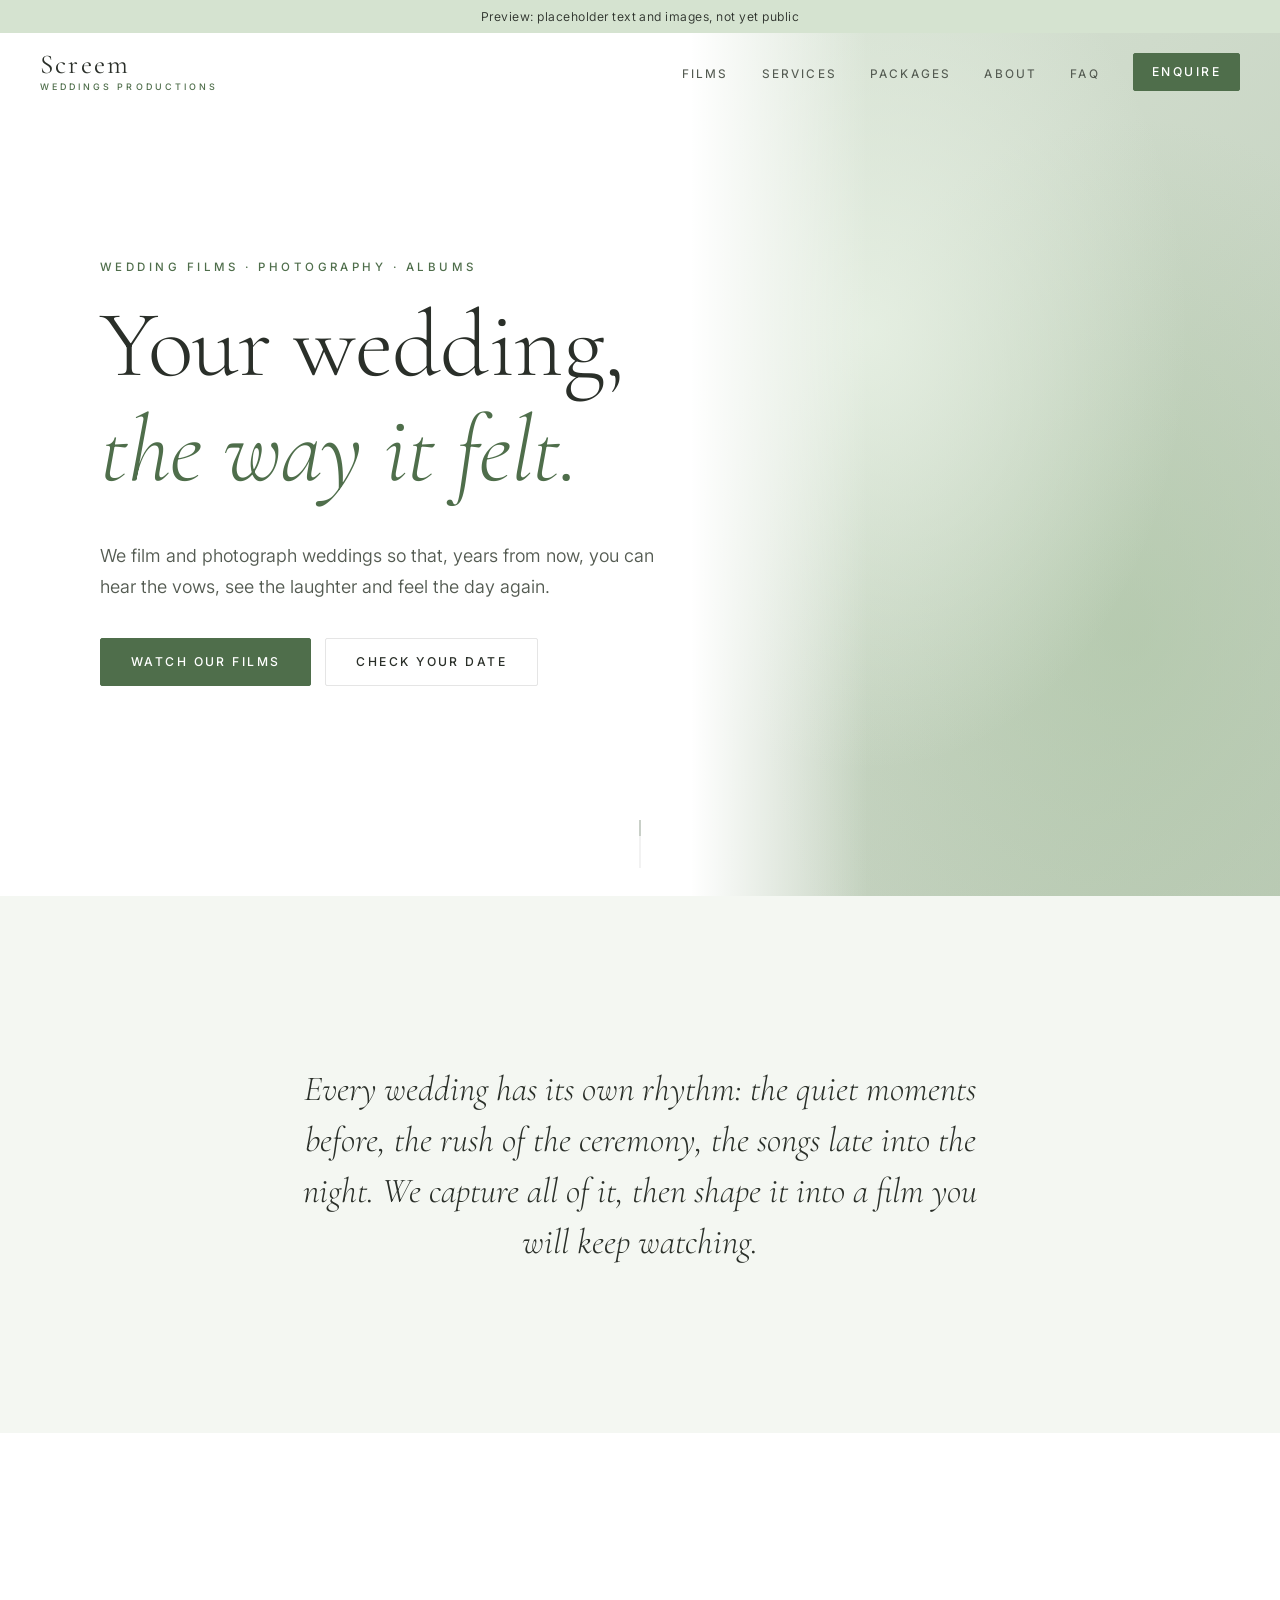
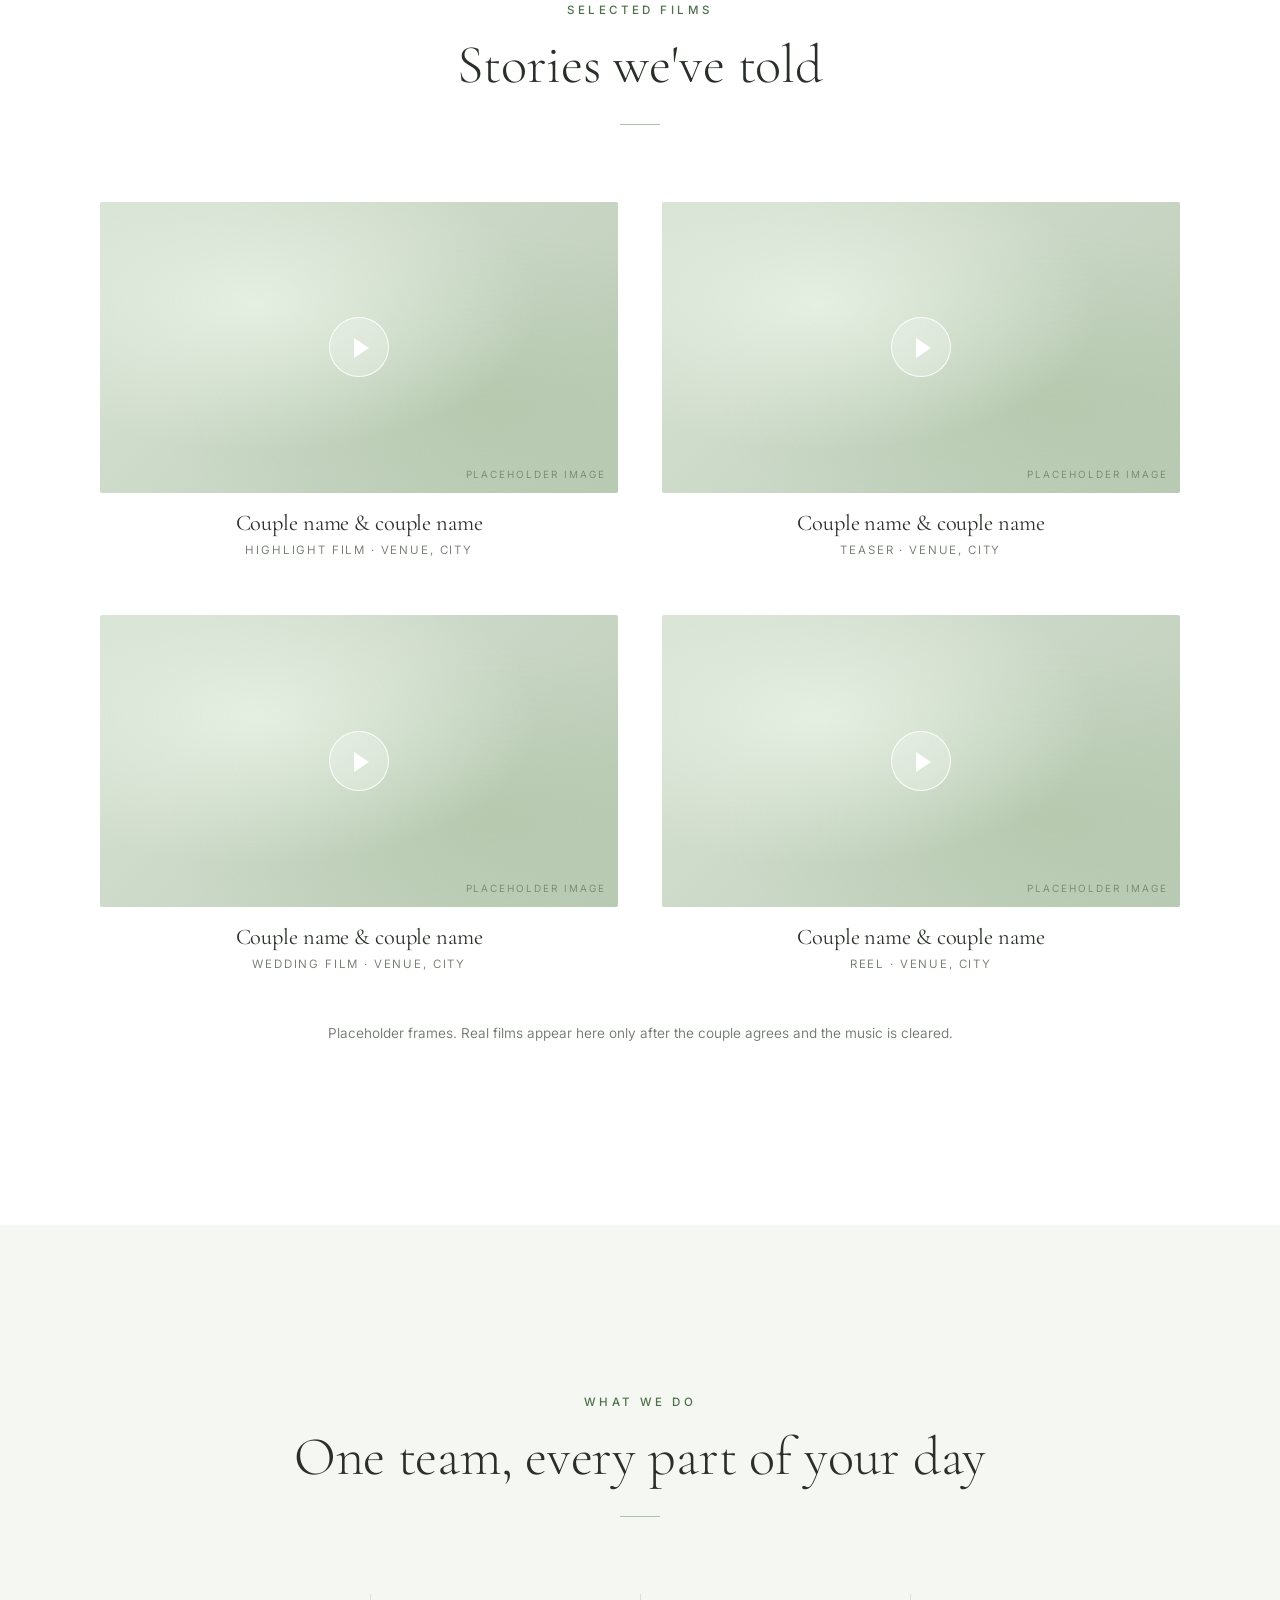
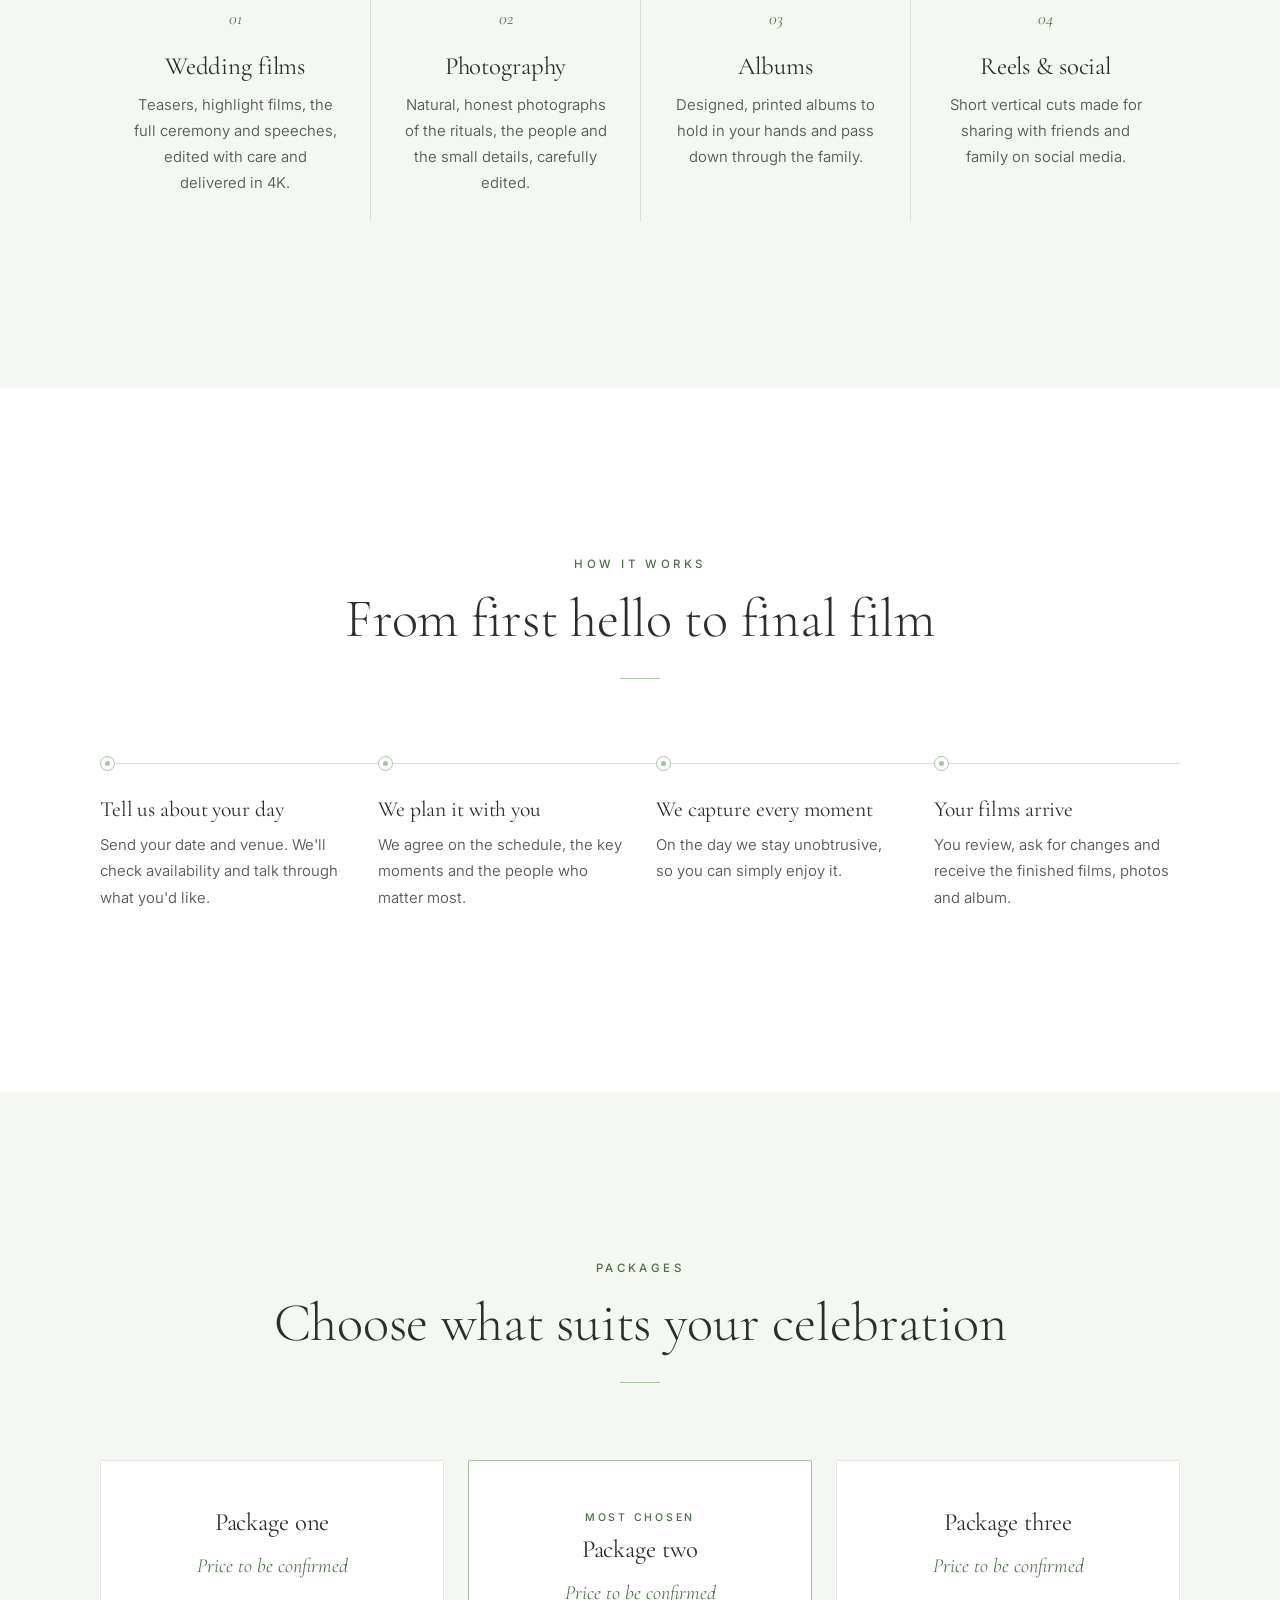
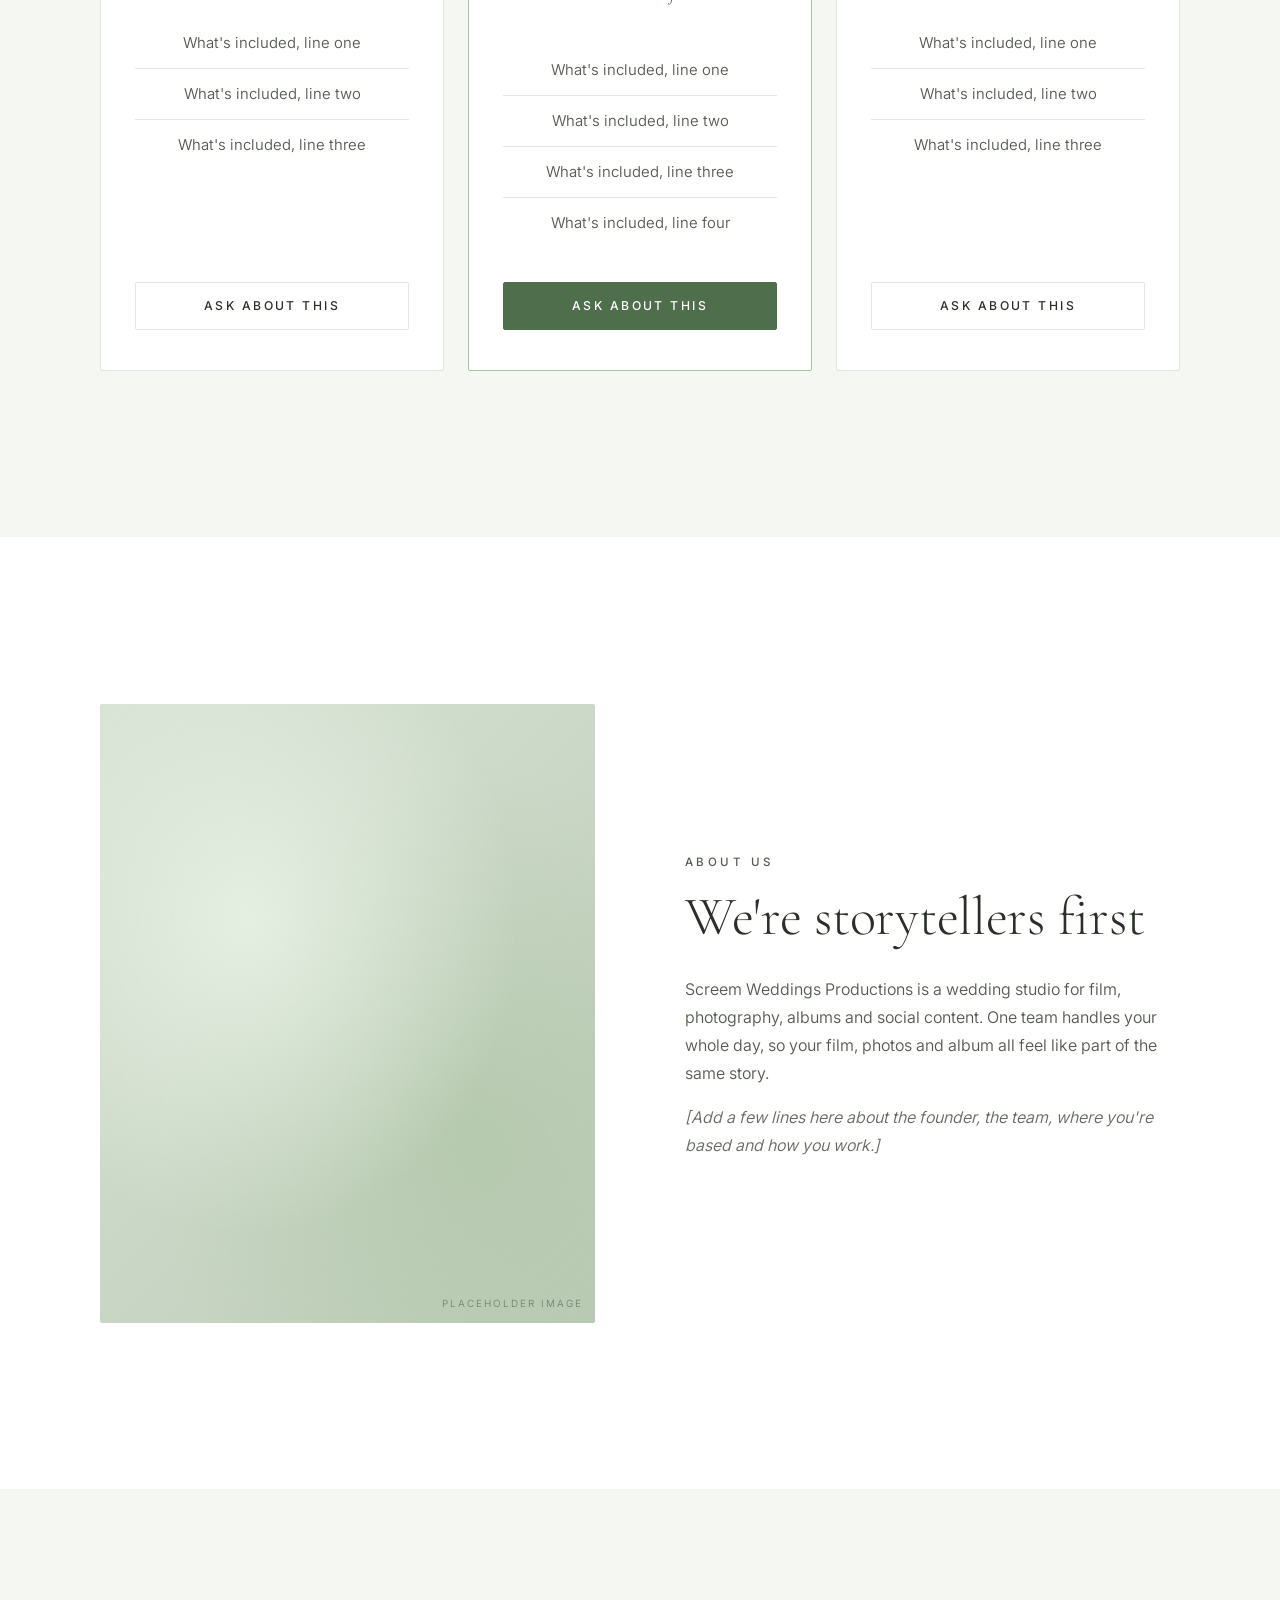
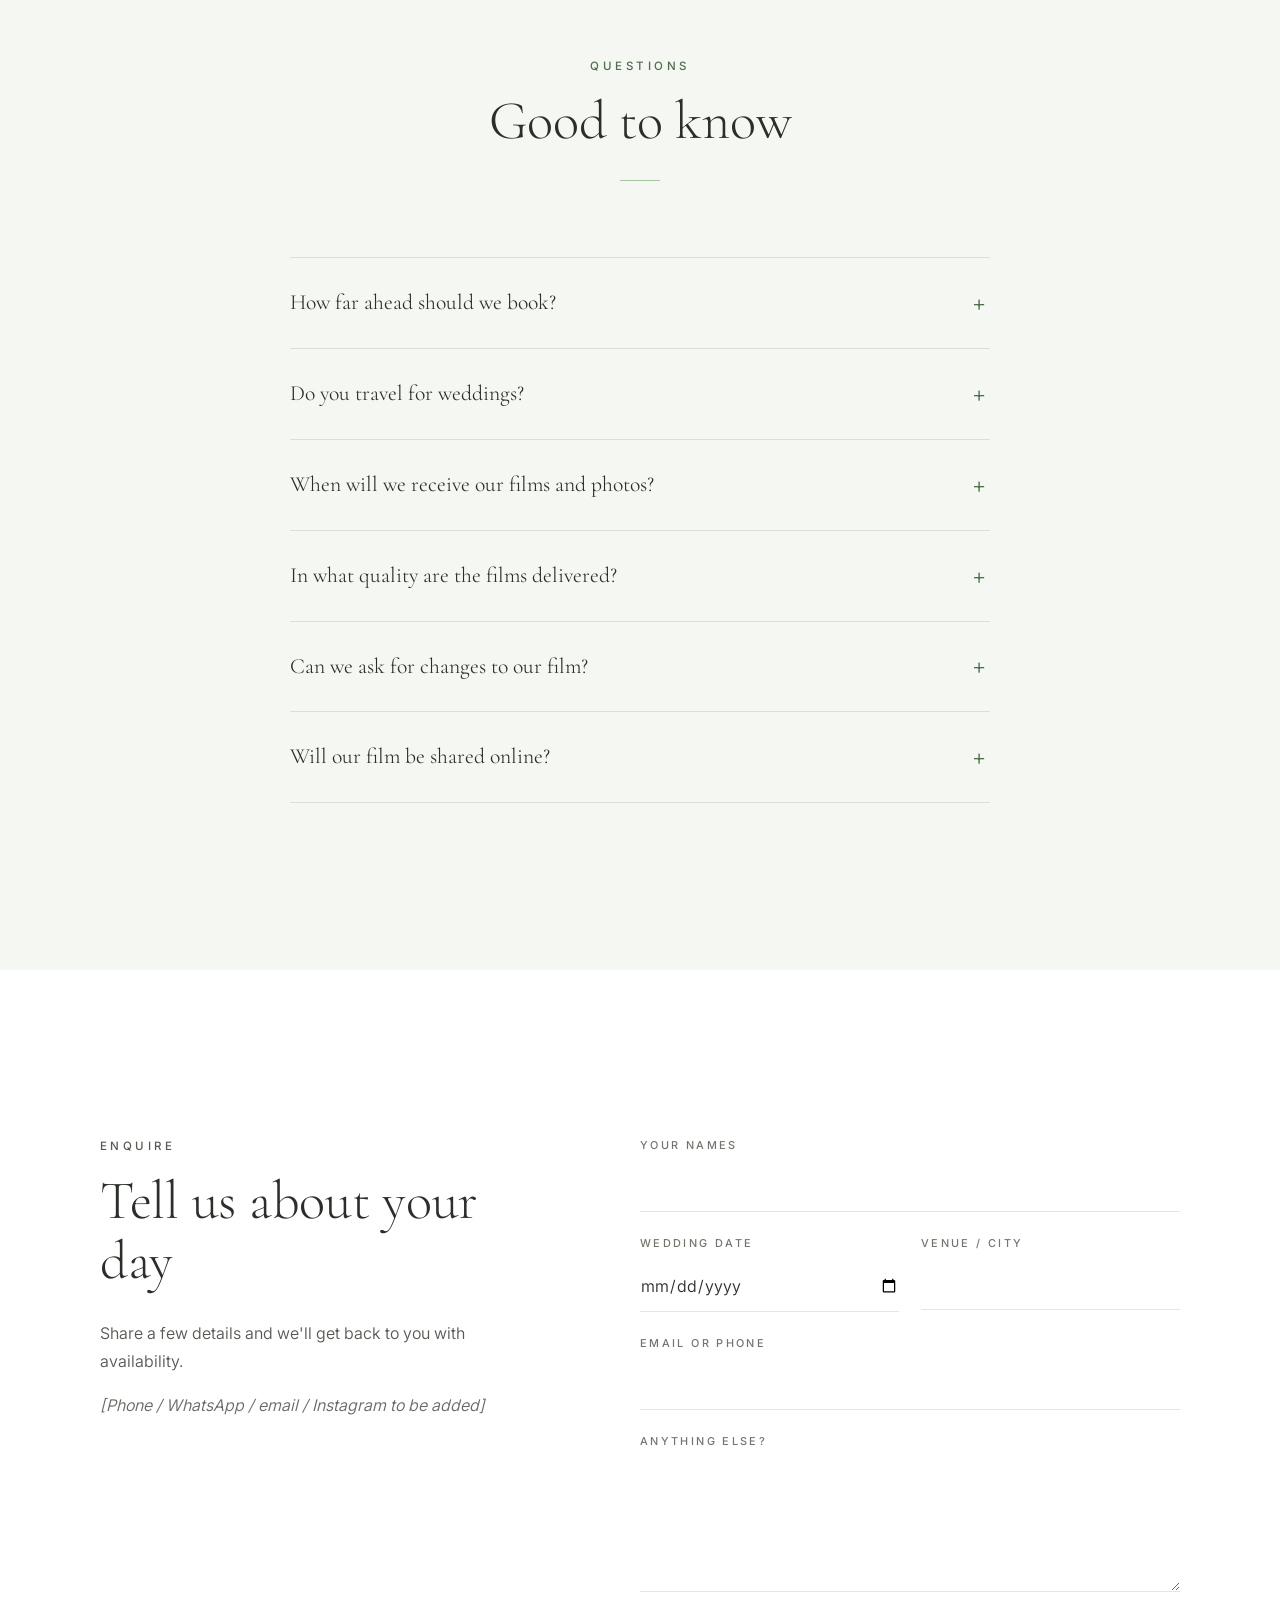
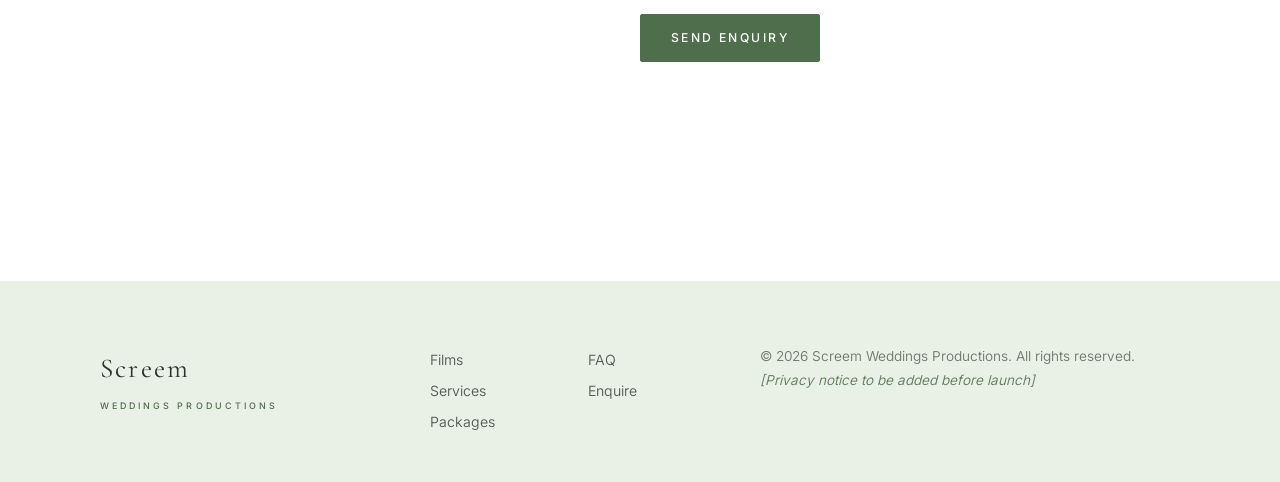
==== index.html @ 0658fef9 "Initial website preview: minimal white and light green theme Placeholder content; image and video fo" ====
<!doctype html>
<html lang="en">
<head>
  <meta charset="utf-8">
  <meta name="viewport" content="width=device-width, initial-scale=1">
  <title>Screem Weddings Productions | Wedding Films &amp; Photography</title>
  <meta name="description" content="Screem Weddings Productions creates cinematic wedding films, photography, albums and social reels that tell your story the way it felt.">
  <meta property="og:title" content="Screem Weddings Productions">
  <meta property="og:description" content="Cinematic wedding films, photography, albums and reels.">
  <meta property="og:type" content="website">
  <meta name="theme-color" content="#ffffff">
  <link rel="icon" href="assets/favicon.svg" type="image/svg+xml">
  <link rel="preload" href="assets/fonts/CormorantGaramond.ttf" as="font" type="font/ttf" crossorigin>
  <link rel="stylesheet" href="styles.css">
</head>
<body>
  <div class="preview-banner" role="note">Preview: placeholder text and images, not yet public</div>

  <a class="skip-link" href="#main">Skip to content</a>

  <header class="site-header" id="top">
    <nav class="nav" aria-label="Main">
      <a class="brand" href="#top" aria-label="Screem Weddings Productions, home">
        <span class="brand-mark">Screem</span>
        <span class="brand-sub">Weddings Productions</span>
      </a>
      <button class="nav-toggle" aria-expanded="false" aria-controls="nav-links">
        <span class="sr-only">Menu</span>
        <span class="bar bar-1"></span><span class="bar bar-2"></span>
      </button>
      <ul class="nav-links" id="nav-links">
        <li><a href="#films">Films</a></li>
        <li><a href="#services">Services</a></li>
        <li><a href="#packages">Packages</a></li>
        <li><a href="#about">About</a></li>
        <li><a href="#faq">FAQ</a></li>
        <li><a class="btn btn-small" href="#contact">Enquire</a></li>
      </ul>
    </nav>
  </header>

  <main id="main">
    <!-- HERO: the showreel video goes here once a cleared film is chosen -->
    <section class="hero" aria-labelledby="hero-title">
      <div class="hero-media" aria-hidden="true">
        <div class="frame-placeholder hero-frame"></div>
        <div class="grain"></div>
      </div>
      <div class="hero-content">
        <p class="eyebrow reveal">Wedding films · Photography · Albums</p>
        <h1 id="hero-title" class="reveal">Your wedding,<br><em>the way it felt.</em></h1>
        <p class="lead reveal">We film and photograph weddings so that, years from now, you can hear the vows, see the laughter and feel the day again.</p>
        <div class="hero-actions reveal">
          <a class="btn" href="#films">Watch our films</a>
          <a class="btn btn-ghost" href="#contact">Check your date</a>
        </div>
      </div>
      <a class="scroll-cue" href="#intro" aria-label="Scroll down"><span></span></a>
    </section>

    <section class="intro" id="intro">
      <div class="container narrow reveal">
        <p class="big-quote">Every wedding has its own rhythm: the quiet moments before, the rush of the ceremony, the songs late into the night. We capture all of it, then shape it into a film you will keep watching.</p>
      </div>
    </section>

    <!-- FILMS: each card is a placeholder until a couple's consent and music licence are recorded -->
    <section class="films" id="films" aria-labelledby="films-title">
      <div class="container">
        <header class="section-head reveal">
          <p class="eyebrow">Selected films</p>
          <h2 id="films-title">Stories we've told</h2>
        </header>
        <div class="film-grid">
          <article class="film-card reveal">
            <div class="frame-placeholder" style="--hue: 105"><span class="play" aria-hidden="true"></span></div>
            <div class="film-meta"><h3>Couple name &amp; couple name</h3><p>Highlight film · Venue, city</p></div>
          </article>
          <article class="film-card reveal">
            <div class="frame-placeholder" style="--hue: 105"><span class="play" aria-hidden="true"></span></div>
            <div class="film-meta"><h3>Couple name &amp; couple name</h3><p>Teaser · Venue, city</p></div>
          </article>
          <article class="film-card reveal">
            <div class="frame-placeholder" style="--hue: 105"><span class="play" aria-hidden="true"></span></div>
            <div class="film-meta"><h3>Couple name &amp; couple name</h3><p>Wedding film · Venue, city</p></div>
          </article>
          <article class="film-card reveal">
            <div class="frame-placeholder" style="--hue: 105"><span class="play" aria-hidden="true"></span></div>
            <div class="film-meta"><h3>Couple name &amp; couple name</h3><p>Reel · Venue, city</p></div>
          </article>
        </div>
        <p class="note">Placeholder frames. Real films appear here only after the couple agrees and the music is cleared.</p>
      </div>
    </section>

    <section class="services" id="services" aria-labelledby="services-title">
      <div class="container">
        <header class="section-head reveal">
          <p class="eyebrow">What we do</p>
          <h2 id="services-title">One team, every part of your day</h2>
        </header>
        <div class="service-list">
          <article class="service reveal">
            <span class="service-num">01</span>
            <h3>Wedding films</h3>
            <p>Teasers, highlight films, the full ceremony and speeches, edited with care and delivered in 4K.</p>
          </article>
          <article class="service reveal">
            <span class="service-num">02</span>
            <h3>Photography</h3>
            <p>Natural, honest photographs of the rituals, the people and the small details, carefully edited.</p>
          </article>
          <article class="service reveal">
            <span class="service-num">03</span>
            <h3>Albums</h3>
            <p>Designed, printed albums to hold in your hands and pass down through the family.</p>
          </article>
          <article class="service reveal">
            <span class="service-num">04</span>
            <h3>Reels &amp; social</h3>
            <p>Short vertical cuts made for sharing with friends and family on social media.</p>
          </article>
        </div>
      </div>
    </section>

    <section class="process" aria-labelledby="process-title">
      <div class="container">
        <header class="section-head reveal">
          <p class="eyebrow">How it works</p>
          <h2 id="process-title">From first hello to final film</h2>
        </header>
        <ol class="steps">
          <li class="step reveal"><span class="step-dot"></span><h3>Tell us about your day</h3><p>Send your date and venue. We'll check availability and talk through what you'd like.</p></li>
          <li class="step reveal"><span class="step-dot"></span><h3>We plan it with you</h3><p>We agree on the schedule, the key moments and the people who matter most.</p></li>
          <li class="step reveal"><span class="step-dot"></span><h3>We capture every moment</h3><p>On the day we stay unobtrusive, so you can simply enjoy it.</p></li>
          <li class="step reveal"><span class="step-dot"></span><h3>Your films arrive</h3><p>You review, ask for changes and receive the finished films, photos and album.</p></li>
        </ol>
      </div>
    </section>

    <!-- PACKAGES: names, contents and prices are not decided (see open decisions) -->
    <section class="packages" id="packages" aria-labelledby="packages-title">
      <div class="container">
        <header class="section-head reveal">
          <p class="eyebrow">Packages</p>
          <h2 id="packages-title">Choose what suits your celebration</h2>
        </header>
        <div class="package-grid">
          <article class="package reveal">
            <h3>Package one</h3>
            <p class="price">Price to be confirmed</p>
            <ul><li>What's included, line one</li><li>What's included, line two</li><li>What's included, line three</li></ul>
            <a class="btn btn-ghost" href="#contact">Ask about this</a>
          </article>
          <article class="package package-featured reveal">
            <p class="tag">Most chosen</p>
            <h3>Package two</h3>
            <p class="price">Price to be confirmed</p>
            <ul><li>What's included, line one</li><li>What's included, line two</li><li>What's included, line three</li><li>What's included, line four</li></ul>
            <a class="btn" href="#contact">Ask about this</a>
          </article>
          <article class="package reveal">
            <h3>Package three</h3>
            <p class="price">Price to be confirmed</p>
            <ul><li>What's included, line one</li><li>What's included, line two</li><li>What's included, line three</li></ul>
            <a class="btn btn-ghost" href="#contact">Ask about this</a>
          </article>
        </div>
      </div>
    </section>

    <section class="about" id="about" aria-labelledby="about-title">
      <div class="container about-grid">
        <div class="frame-placeholder about-frame reveal" style="--hue: 105"></div>
        <div class="about-text reveal">
          <p class="eyebrow">About us</p>
          <h2 id="about-title">We're storytellers first</h2>
          <p>Screem Weddings Productions is a wedding studio for film, photography, albums and social content. One team handles your whole day, so your film, photos and album all feel like part of the same story.</p>
          <p class="placeholder-text">[Add a few lines here about the founder, the team, where you're based and how you work.]</p>
        </div>
      </div>
    </section>

    <section class="faq" id="faq" aria-labelledby="faq-title">
      <div class="container narrow">
        <header class="section-head reveal">
          <p class="eyebrow">Questions</p>
          <h2 id="faq-title">Good to know</h2>
        </header>
        <div class="faq-list">
          <details class="reveal"><summary>How far ahead should we book?</summary><p class="placeholder-text">[Your answer, e.g. how many months ahead couples usually book.]</p></details>
          <details class="reveal"><summary>Do you travel for weddings?</summary><p class="placeholder-text">[Your answer about travel and any travel costs.]</p></details>
          <details class="reveal"><summary>When will we receive our films and photos?</summary><p class="placeholder-text">[Your delivery times for teaser, film, photos and album.]</p></details>
          <details class="reveal"><summary>In what quality are the films delivered?</summary><p>Every film is delivered in 4K UHD.</p></details>
          <details class="reveal"><summary>Can we ask for changes to our film?</summary><p class="placeholder-text">[Your answer about how many rounds of changes are included.]</p></details>
          <details class="reveal"><summary>Will our film be shared online?</summary><p>Only if you agree. We never post your film or photos without your permission.</p></details>
        </div>
      </div>
    </section>

    <!-- CONTACT: where enquiries go is not decided, so the form does not send anything yet -->
    <section class="contact" id="contact" aria-labelledby="contact-title">
      <div class="container contact-grid">
        <div class="contact-text reveal">
          <p class="eyebrow">Enquire</p>
          <h2 id="contact-title">Tell us about your day</h2>
          <p>Share a few details and we'll get back to you with availability.</p>
          <p class="placeholder-text">[Phone / WhatsApp / email / Instagram to be added]</p>
        </div>
        <form class="contact-form reveal" name="enquiry" novalidate>
          <div class="field"><label for="f-name">Your names</label><input id="f-name" name="name" type="text" autocomplete="name" required></div>
          <div class="field-row">
            <div class="field"><label for="f-date">Wedding date</label><input id="f-date" name="date" type="date"></div>
            <div class="field"><label for="f-venue">Venue / city</label><input id="f-venue" name="venue" type="text"></div>
          </div>
          <div class="field"><label for="f-email">Email or phone</label><input id="f-email" name="contact" type="text" required></div>
          <div class="field"><label for="f-msg">Anything else?</label><textarea id="f-msg" name="message" rows="4"></textarea></div>
          <button class="btn" type="submit">Send enquiry</button>
          <p class="form-status" role="status" aria-live="polite"></p>
        </form>
      </div>
    </section>
  </main>

  <footer class="site-footer">
    <div class="container footer-grid">
      <div>
        <p class="brand-mark">Screem</p>
        <p class="brand-sub">Weddings Productions</p>
      </div>
      <nav aria-label="Footer">
        <ul>
          <li><a href="#films">Films</a></li>
          <li><a href="#services">Services</a></li>
          <li><a href="#packages">Packages</a></li>
          <li><a href="#faq">FAQ</a></li>
          <li><a href="#contact">Enquire</a></li>
        </ul>
      </nav>
      <p class="small">© <span id="year">2026</span> Screem Weddings Productions. All rights reserved.<br><span class="placeholder-text">[Privacy notice to be added before launch]</span></p>
    </div>
  </footer>

  <script src="script.js"></script>
</body>
</html>
---- styles.css ----
/* Screem Weddings Productions — website styles
   Minimal theme: white + light sage green.
   Fonts: Cormorant Garamond + Inter (SIL OFL 1.1, licence files in assets/fonts/) */

@font-face { font-family: "Cormorant"; src: url("assets/fonts/CormorantGaramond.ttf") format("truetype"); font-weight: 300 700; font-style: normal; font-display: swap; }
@font-face { font-family: "Cormorant"; src: url("assets/fonts/CormorantGaramond-Italic.ttf") format("truetype"); font-weight: 300 700; font-style: italic; font-display: swap; }
@font-face { font-family: "Inter"; src: url("assets/fonts/Inter.ttf") format("truetype"); font-weight: 100 900; font-display: swap; }

:root {
  --bg: #ffffff;
  --bg-2: #f4f7f2;          /* very light sage wash for alternate sections */
  --bg-3: #e9f0e6;
  --ink: #2a2f29;
  --ink-soft: #545b52;
  --ink-muted: #6f776d;
  --green: #a9c4a2;         /* light green accent */
  --green-soft: #d5e3d0;
  --green-deep: #4f6e4b;    /* for text and buttons on white (readable contrast) */
  --line: rgba(42, 47, 41, 0.12);
  --serif: "Cormorant", "Cormorant Garamond", Georgia, "Times New Roman", serif;
  --sans: "Inter", -apple-system, BlinkMacSystemFont, "Segoe UI", Roboto, sans-serif;
  --gutter: clamp(16px, 4vw, 40px);
  --radius: 2px;
  --ease: cubic-bezier(.2, .7, .2, 1);
}

*, *::before, *::after { box-sizing: border-box; }
html { scroll-behavior: smooth; -webkit-text-size-adjust: 100%; }
body {
  margin: 0;
  background: var(--bg);
  color: var(--ink);
  font-family: var(--sans);
  font-size: 1rem;
  font-weight: 350;
  line-height: 1.75;
  -webkit-font-smoothing: antialiased;
  overflow-x: hidden;
}
img, video { max-width: 100%; display: block; }
a { color: inherit; }
h1, h2, h3 { font-family: var(--serif); font-weight: 400; line-height: 1.1; margin: 0 0 .5em; letter-spacing: -0.005em; }
h2 { font-size: clamp(2.2rem, 4.6vw, 3.4rem); font-weight: 300; }
h3 { font-size: 1.55rem; }
p { margin: 0 0 1em; }
:focus-visible { outline: 2px solid var(--green-deep); outline-offset: 3px; }

.sr-only { position: absolute; width: 1px; height: 1px; overflow: hidden; clip: rect(0 0 0 0); white-space: nowrap; }
.skip-link { position: absolute; left: 16px; top: -60px; z-index: 100; background: var(--green-deep); color: #fff; padding: 8px 14px; }
.skip-link:focus { top: 44px; }

.container { width: 100%; max-width: 1160px; margin: 0 auto; padding: 0 var(--gutter); }
.narrow { max-width: 780px; }
section { padding: clamp(90px, 13vw, 170px) 0; scroll-margin-top: 40px; }

.eyebrow { font-size: .72rem; font-weight: 500; letter-spacing: .3em; text-transform: uppercase; color: var(--green-deep); margin-bottom: 1.4em; }
.section-head { margin-bottom: clamp(44px, 6vw, 80px); text-align: center; }
.section-head h2 { margin-bottom: 0; }
.section-head h2::after { content: ""; display: block; width: 40px; height: 1px; background: var(--green); margin: 28px auto 0; }
.note, .small { font-size: .85rem; color: var(--ink-muted); }
.placeholder-text { color: var(--green-deep); font-style: italic; opacity: .9; }

/* Preview banner — remove before launch */
.preview-banner { position: relative; z-index: 60; background: var(--green-soft); color: var(--ink); text-align: center; font-size: .76rem; letter-spacing: .04em; padding: 6px 16px; }

/* Buttons */
.btn {
  display: inline-block; font: 500 .76rem/1 var(--sans); letter-spacing: .2em; text-transform: uppercase;
  text-decoration: none; padding: 17px 30px; border: 1px solid var(--green-deep); background: var(--green-deep); color: #fff;
  border-radius: var(--radius); cursor: pointer; min-height: 48px;
  transition: background .3s var(--ease), color .3s var(--ease), border-color .3s var(--ease);
}
.btn:hover { background: #3f5a3c; border-color: #3f5a3c; }
.btn-ghost { background: transparent; color: var(--ink); border-color: var(--line); }
.btn-ghost:hover { background: transparent; color: var(--green-deep); border-color: var(--green-deep); }
.btn-small { padding: 12px 18px; min-height: 0; }

/* Header / nav */
.site-header { position: sticky; top: 0; z-index: 50; background: rgba(255,255,255,.0); transition: background .4s var(--ease), border-color .4s; border-bottom: 1px solid transparent; }
.site-header.scrolled { background: rgba(255, 255, 255, .92); backdrop-filter: blur(10px); -webkit-backdrop-filter: blur(10px); border-color: var(--line); }
.nav { max-width: 1320px; margin: 0 auto; padding: 18px var(--gutter); display: flex; align-items: center; justify-content: space-between; gap: 20px; }
.brand { text-decoration: none; display: flex; flex-direction: column; line-height: 1; }
.brand-mark { font-family: var(--serif); font-size: 1.7rem; font-weight: 400; letter-spacing: .08em; margin: 0; }
.brand-sub { white-space: nowrap; font-size: .56rem; font-weight: 500; letter-spacing: .34em; text-transform: uppercase; color: var(--green-deep); margin: 5px 0 0; }
.nav-links { list-style: none; display: flex; align-items: center; gap: clamp(16px, 2.6vw, 38px); margin: 0; padding: 0; }
.nav-links a:not(.btn) { text-decoration: none; font-size: .74rem; font-weight: 450; letter-spacing: .18em; text-transform: uppercase; color: var(--ink-soft); position: relative; padding: 6px 0; }
.nav-links a:not(.btn)::after { content: ""; position: absolute; left: 0; bottom: 0; width: 100%; height: 1px; background: var(--green-deep); transform: scaleX(0); transform-origin: left; transition: transform .35s var(--ease); }
.nav-links a:not(.btn):hover { color: var(--ink); }
.nav-links a:not(.btn):hover::after { transform: scaleX(1); }
.nav-toggle { display: none; background: none; border: 0; width: 48px; height: 48px; cursor: pointer; position: relative; }
.nav-toggle .bar { position: absolute; left: 12px; width: 24px; height: 1.5px; background: var(--ink); transition: transform .35s var(--ease); }
.nav-toggle .bar-1 { top: 19px; }
.nav-toggle .bar-2 { top: 28px; }
.nav-toggle[aria-expanded="true"] .bar-1 { transform: translateY(4.5px) rotate(45deg); }
.nav-toggle[aria-expanded="true"] .bar-2 { transform: translateY(-4.5px) rotate(-45deg); }

/* Image placeholders (swap for real stills / video later) */
.frame-placeholder {
  --hue: 105;
  position: relative; aspect-ratio: 16 / 9; border-radius: var(--radius); overflow: hidden;
  background:
    radial-gradient(ellipse at 30% 35%, hsla(var(--hue), 30%, 92%, .9), transparent 55%),
    radial-gradient(ellipse at 75% 70%, hsla(var(--hue), 22%, 70%, .55), transparent 60%),
    linear-gradient(135deg, hsl(var(--hue), 20%, 86%), hsl(var(--hue), 16%, 76%));
}
.frame-placeholder::after { content: "Placeholder image"; position: absolute; right: 12px; bottom: 10px; font-size: .62rem; letter-spacing: .2em; text-transform: uppercase; color: rgba(42,47,41,.45); }

/* Hero */
.hero { position: relative; min-height: calc(100svh - 30px); display: flex; align-items: center; padding: 120px 0 100px; margin-top: -85px; overflow: hidden; background: var(--bg); }
.hero-media { position: absolute; top: 0; right: 0; bottom: 0; width: 46%; }
.hero-frame { position: absolute; inset: 0; aspect-ratio: auto; border-radius: 0; animation: slowzoom 30s ease-in-out infinite alternate; }
.hero-frame::after { display: none; }
.hero-media::after { content: ""; position: absolute; inset: 0; background: linear-gradient(90deg, #fff 0%, rgba(255,255,255,0) 30%); }
.grain { display: none; }
.hero-content { position: relative; z-index: 2; width: 100%; max-width: 1160px; margin: 0 auto; padding: 0 var(--gutter); }
.hero-content > * { max-width: 560px; }
.hero h1 { font-size: clamp(3rem, 7.4vw, 6.2rem); font-weight: 300; margin-bottom: .4em; }
.hero h1 em { color: var(--green-deep); }
.lead { font-size: clamp(1rem, 1.5vw, 1.12rem); color: var(--ink-soft); max-width: 32em; }
.hero-actions { display: flex; flex-wrap: wrap; gap: 14px; margin-top: 2.2em; }
.scroll-cue { position: absolute; z-index: 2; left: 50%; bottom: 28px; width: 1px; height: 48px; background: var(--line); transform: translateX(-50%); overflow: hidden; }
.scroll-cue span { position: absolute; left: 0; top: 0; width: 1px; height: 16px; background: var(--green-deep); animation: cue 2.2s var(--ease) infinite; }

@keyframes slowzoom { from { transform: scale(1); } to { transform: scale(1.05); } }
@keyframes cue { 0% { transform: translateY(-16px); } 100% { transform: translateY(48px); } }

/* Intro */
.intro { background: var(--bg-2); }
.big-quote { font-family: var(--serif); font-size: clamp(1.5rem, 3vw, 2.2rem); line-height: 1.45; font-weight: 300; font-style: italic; text-align: center; margin: 0; color: var(--ink); }

/* Films */
.film-grid { display: grid; grid-template-columns: repeat(2, 1fr); gap: clamp(24px, 3.4vw, 44px); }
.film-card { cursor: pointer; }
.film-card .frame-placeholder { transition: transform .8s var(--ease); }
.film-card:hover .frame-placeholder { transform: scale(1.015); }
.play { position: absolute; left: 50%; top: 50%; width: 60px; height: 60px; margin: -30px 0 0 -30px; border: 1px solid rgba(255,255,255,.9); border-radius: 50%; background: rgba(255,255,255,.25); transition: background .4s var(--ease); }
.play::before { content: ""; position: absolute; left: 24px; top: 20px; border-left: 15px solid #fff; border-top: 10px solid transparent; border-bottom: 10px solid transparent; }
.film-card:hover .play { background: rgba(79,110,75,.55); }
.film-meta { padding-top: 18px; text-align: center; }
.film-meta h3 { font-size: 1.4rem; margin-bottom: .2em; }
.film-meta p { font-size: .72rem; letter-spacing: .16em; text-transform: uppercase; color: var(--ink-muted); }
.films .note { margin-top: 36px; text-align: center; }

/* Services */
.services { background: var(--bg-2); }
.service-list { display: grid; grid-template-columns: repeat(4, 1fr); gap: 0; }
.service { padding: 10px 30px; border-left: 1px solid var(--line); text-align: center; }
.service:first-child { border-left: 0; }
.service-num { display: block; font-family: var(--serif); font-style: italic; color: var(--green-deep); font-size: 1.1rem; margin-bottom: 18px; }
.service p { color: var(--ink-soft); font-size: .93rem; }

/* Process */
.steps { list-style: none; margin: 0; padding: 0; display: grid; grid-template-columns: repeat(4, 1fr); gap: 32px; position: relative; }
.steps::before { content: ""; position: absolute; left: 0; right: 0; top: 7px; height: 1px; background: var(--green-soft); }
.step { position: relative; padding-top: 42px; }
.step-dot { position: absolute; top: 0; left: 0; width: 15px; height: 15px; border-radius: 50%; background: var(--bg); border: 1px solid var(--green); }
.step-dot::after { content: ""; position: absolute; inset: 4px; border-radius: 50%; background: var(--green); }
.step h3 { font-size: 1.35rem; }
.step p { color: var(--ink-soft); font-size: .93rem; }

/* Packages */
.packages { background: var(--bg-2); }
.package-grid { display: grid; grid-template-columns: repeat(3, 1fr); gap: 24px; align-items: stretch; }
.package { display: flex; flex-direction: column; text-align: center; border: 1px solid var(--line); border-radius: var(--radius); padding: 48px 34px 40px; background: var(--bg); transition: border-color .4s var(--ease), box-shadow .4s var(--ease); }
.package:hover { border-color: var(--green); box-shadow: 0 18px 40px -24px rgba(79,110,75,.35); }
.package-featured { border-color: var(--green); }
.tag { font-size: .66rem; font-weight: 500; letter-spacing: .26em; text-transform: uppercase; color: var(--green-deep); margin-bottom: .8em; }
.price { font-family: var(--serif); font-style: italic; font-size: 1.25rem; color: var(--green-deep); }
.package ul { list-style: none; padding: 0; margin: 14px 0 34px; flex: 1; }
.package li { padding: 12px 0; border-bottom: 1px solid var(--line); color: var(--ink-soft); font-size: .93rem; }
.package li:last-child { border-bottom: 0; }
.package .btn { text-align: center; }

/* About */
.about-grid { display: grid; grid-template-columns: 1fr 1fr; gap: clamp(40px, 7vw, 110px); align-items: center; }
.about-frame { aspect-ratio: 4 / 5; }
.about-text p { color: var(--ink-soft); }

/* FAQ */
.faq { background: var(--bg-2); }
.faq-list details { border-bottom: 1px solid var(--line); }
.faq-list details:first-child { border-top: 1px solid var(--line); }
.faq-list summary { list-style: none; cursor: pointer; padding: 26px 40px 26px 0; position: relative; font-family: var(--serif); font-size: 1.35rem; }
.faq-list summary::-webkit-details-marker { display: none; }
.faq-list summary::after { content: "+"; position: absolute; right: 4px; top: 50%; transform: translateY(-50%); font-family: var(--sans); font-weight: 300; font-size: 1.4rem; color: var(--green-deep); transition: transform .35s var(--ease); }
.faq-list details[open] summary::after { transform: translateY(-50%) rotate(45deg); }
.faq-list details p { padding: 0 40px 26px 0; color: var(--ink-soft); margin: 0; }

/* Contact */
.contact-grid { display: grid; grid-template-columns: 1fr 1.2fr; gap: clamp(40px, 7vw, 110px); }
.contact-text p { color: var(--ink-soft); }
.field { display: flex; flex-direction: column; margin-bottom: 22px; flex: 1; min-width: 0; }
.field-row { display: flex; gap: 22px; }
label { font-size: .68rem; font-weight: 500; letter-spacing: .22em; text-transform: uppercase; color: var(--ink-muted); margin-bottom: 8px; }
input, textarea {
  font: inherit; color: var(--ink); background: transparent; border: 0; border-bottom: 1px solid var(--line);
  padding: 10px 0; border-radius: 0; transition: border-color .3s; width: 100%; color-scheme: light;
}
input:focus, textarea:focus { outline: none; border-color: var(--green-deep); }
textarea { resize: vertical; }
.form-status { margin-top: 16px; min-height: 1.5em; color: var(--green-deep); font-size: .92rem; }

/* Footer */
.site-footer { background: var(--bg-3); padding: 64px 0 44px; }
.footer-grid { display: grid; grid-template-columns: 1fr 1fr 1.4fr; gap: 30px; align-items: start; }
.site-footer ul { list-style: none; margin: 0; padding: 0; columns: 2; }
.site-footer li a { text-decoration: none; color: var(--ink-soft); font-size: .88rem; line-height: 2.2; }
.site-footer li a:hover { color: var(--green-deep); }

/* Scroll reveal */
.js .reveal { opacity: 0; transform: translateY(20px); transition: opacity 1s var(--ease), transform 1s var(--ease); }
.js .reveal.in { opacity: 1; transform: none; }

/* Tablet */
@media (max-width: 960px) {
  .service-list { grid-template-columns: 1fr 1fr; row-gap: 40px; }
  .service:nth-child(3) { border-left: 0; }
  .steps { grid-template-columns: 1fr 1fr; row-gap: 50px; }
  .steps::before { display: none; }
  .package-grid { grid-template-columns: 1fr; max-width: 520px; margin: 0 auto; }
  .footer-grid { grid-template-columns: 1fr 1fr; }
  .footer-grid .small { grid-column: 1 / -1; }
}

/* Phone */
@media (max-width: 760px) {
  .nav-toggle { display: block; z-index: 2; }
  .nav-links {
    position: fixed; inset: 0; flex-direction: column; justify-content: center; gap: 28px;
    background: rgba(255,255,255,.98); opacity: 0; visibility: hidden; transition: opacity .4s var(--ease), visibility .4s;
  }
  .nav-links.open { opacity: 1; visibility: visible; }
  /* backdrop-filter would trap the fixed menu inside the header */
  .menu-open .site-header { backdrop-filter: none; -webkit-backdrop-filter: none; }
  .nav-links a:not(.btn) { font-size: .95rem; }
  .hero { flex-direction: column; align-items: stretch; padding: 110px 0 70px; }
  .hero-media { position: relative; width: auto; height: 42vh; margin: 0 var(--gutter) 36px; order: -1; }
  .hero-media::after { display: none; }
  .scroll-cue { display: none; }
  .film-grid, .about-grid, .contact-grid { grid-template-columns: 1fr; }
  .service-list { grid-template-columns: 1fr; row-gap: 0; }
  .service { border-left: 0; border-top: 1px solid var(--line); padding: 30px 0 14px; }
  .service:first-child { border-top: 0; }
  .steps { grid-template-columns: 1fr; }
  .field-row { flex-direction: column; gap: 0; }
  .hero-actions .btn { flex: 1 1 auto; text-align: center; }
  .footer-grid { grid-template-columns: 1fr; }
}

@media (prefers-reduced-motion: reduce) {
  html { scroll-behavior: auto; }
  *, *::before, *::after { animation: none !important; transition: none !important; }
  .js .reveal { opacity: 1; transform: none; }
}
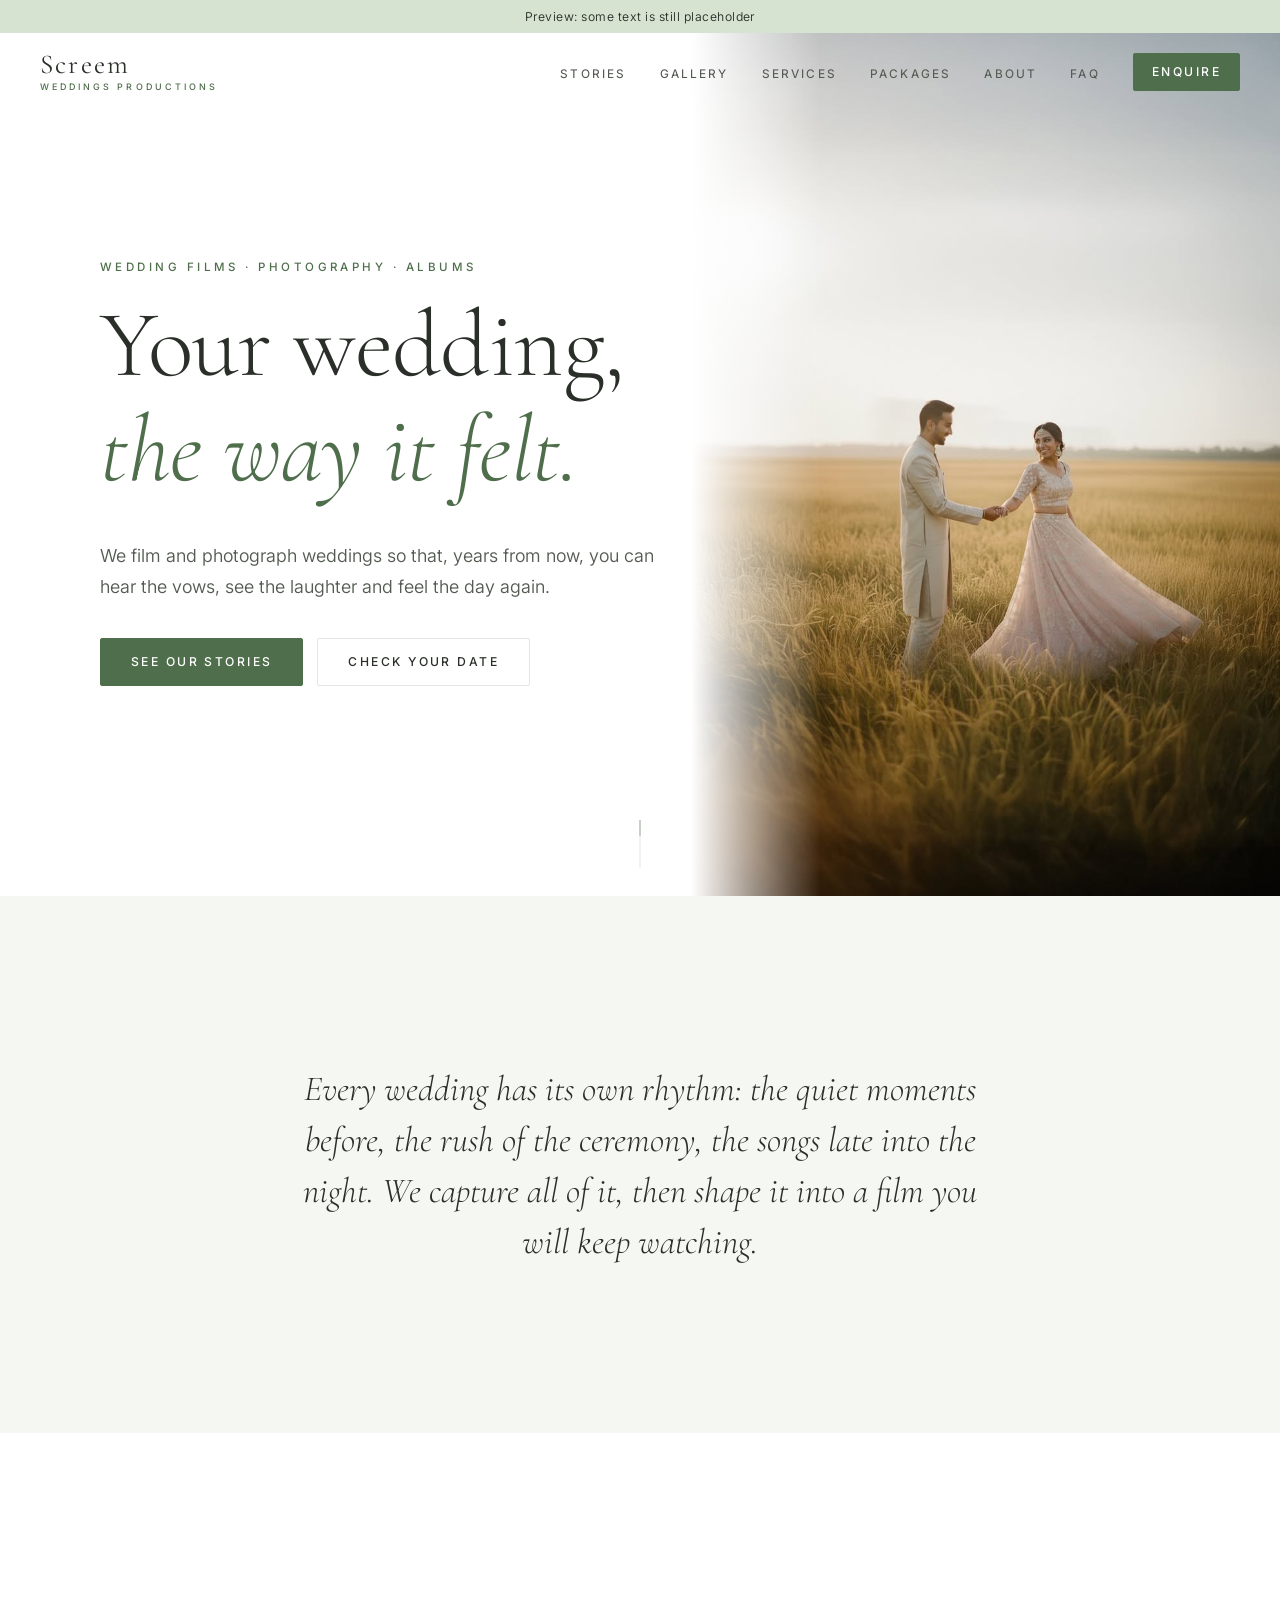
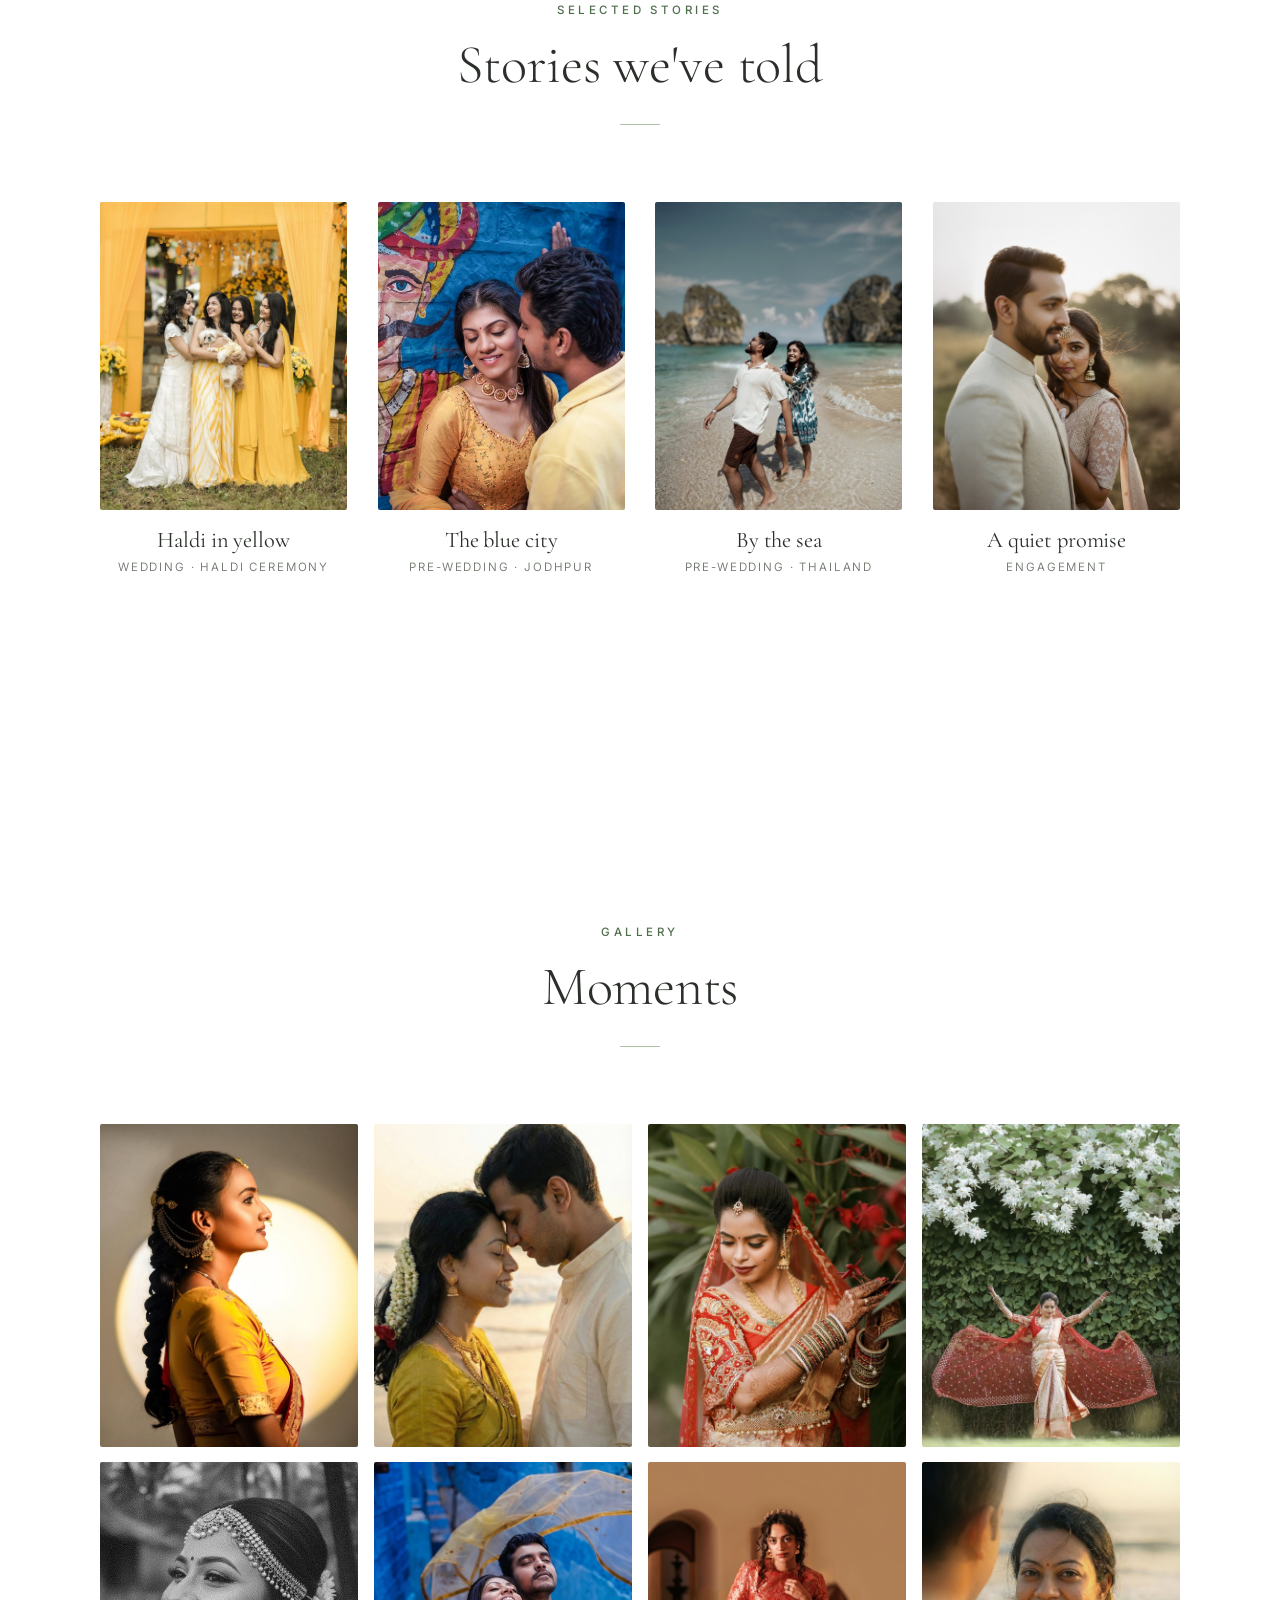
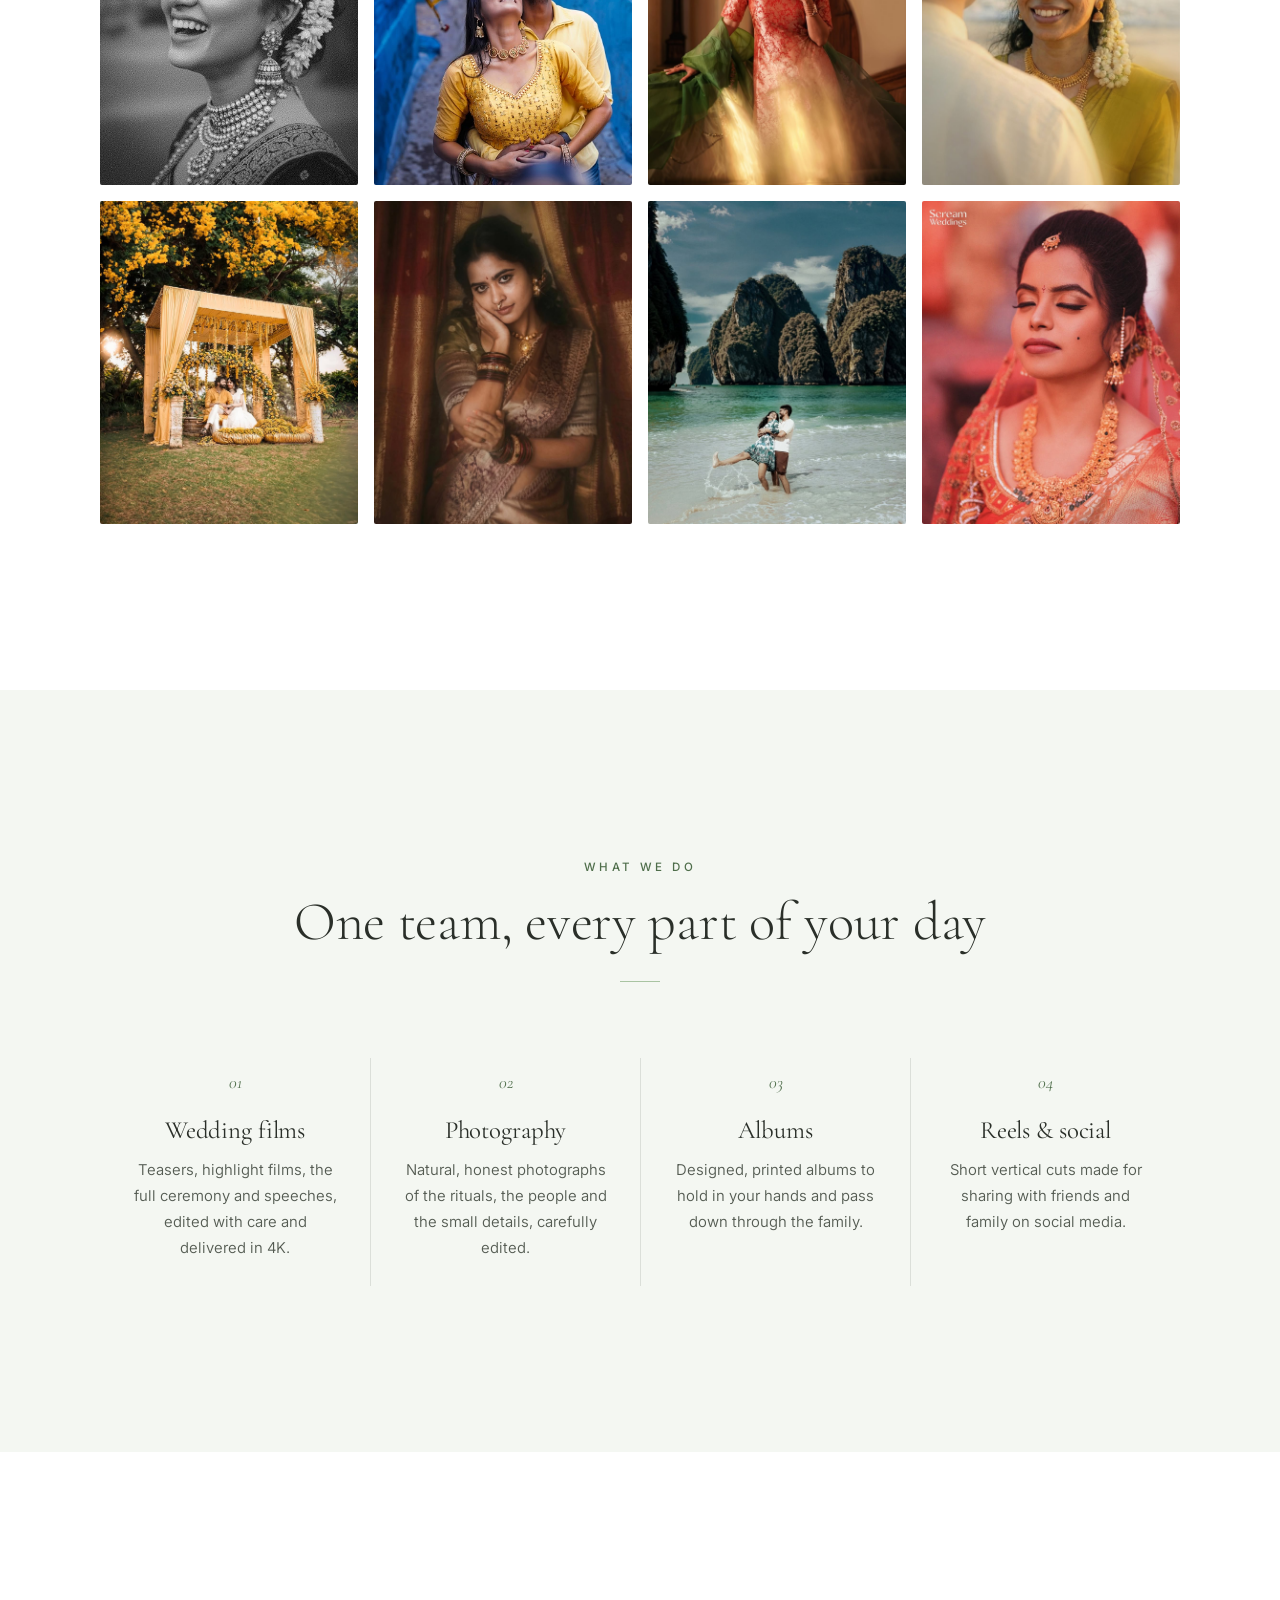
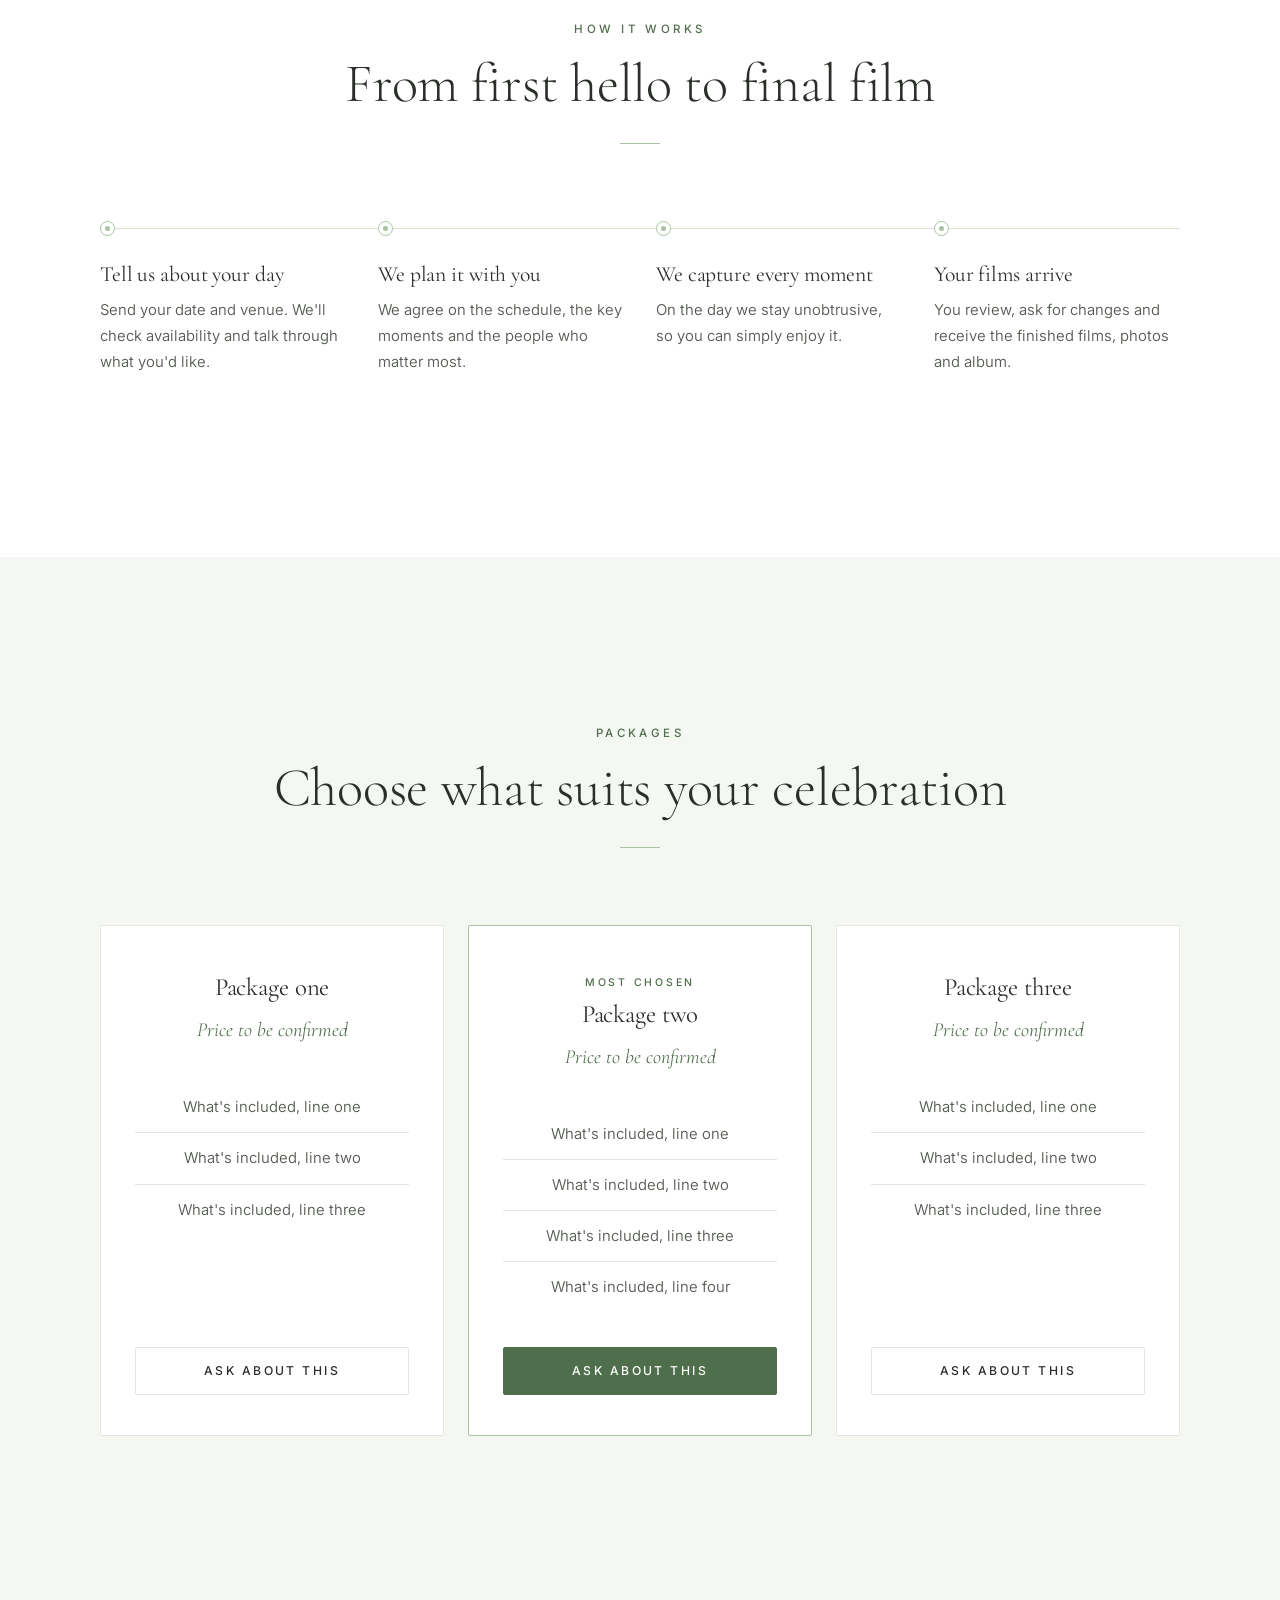
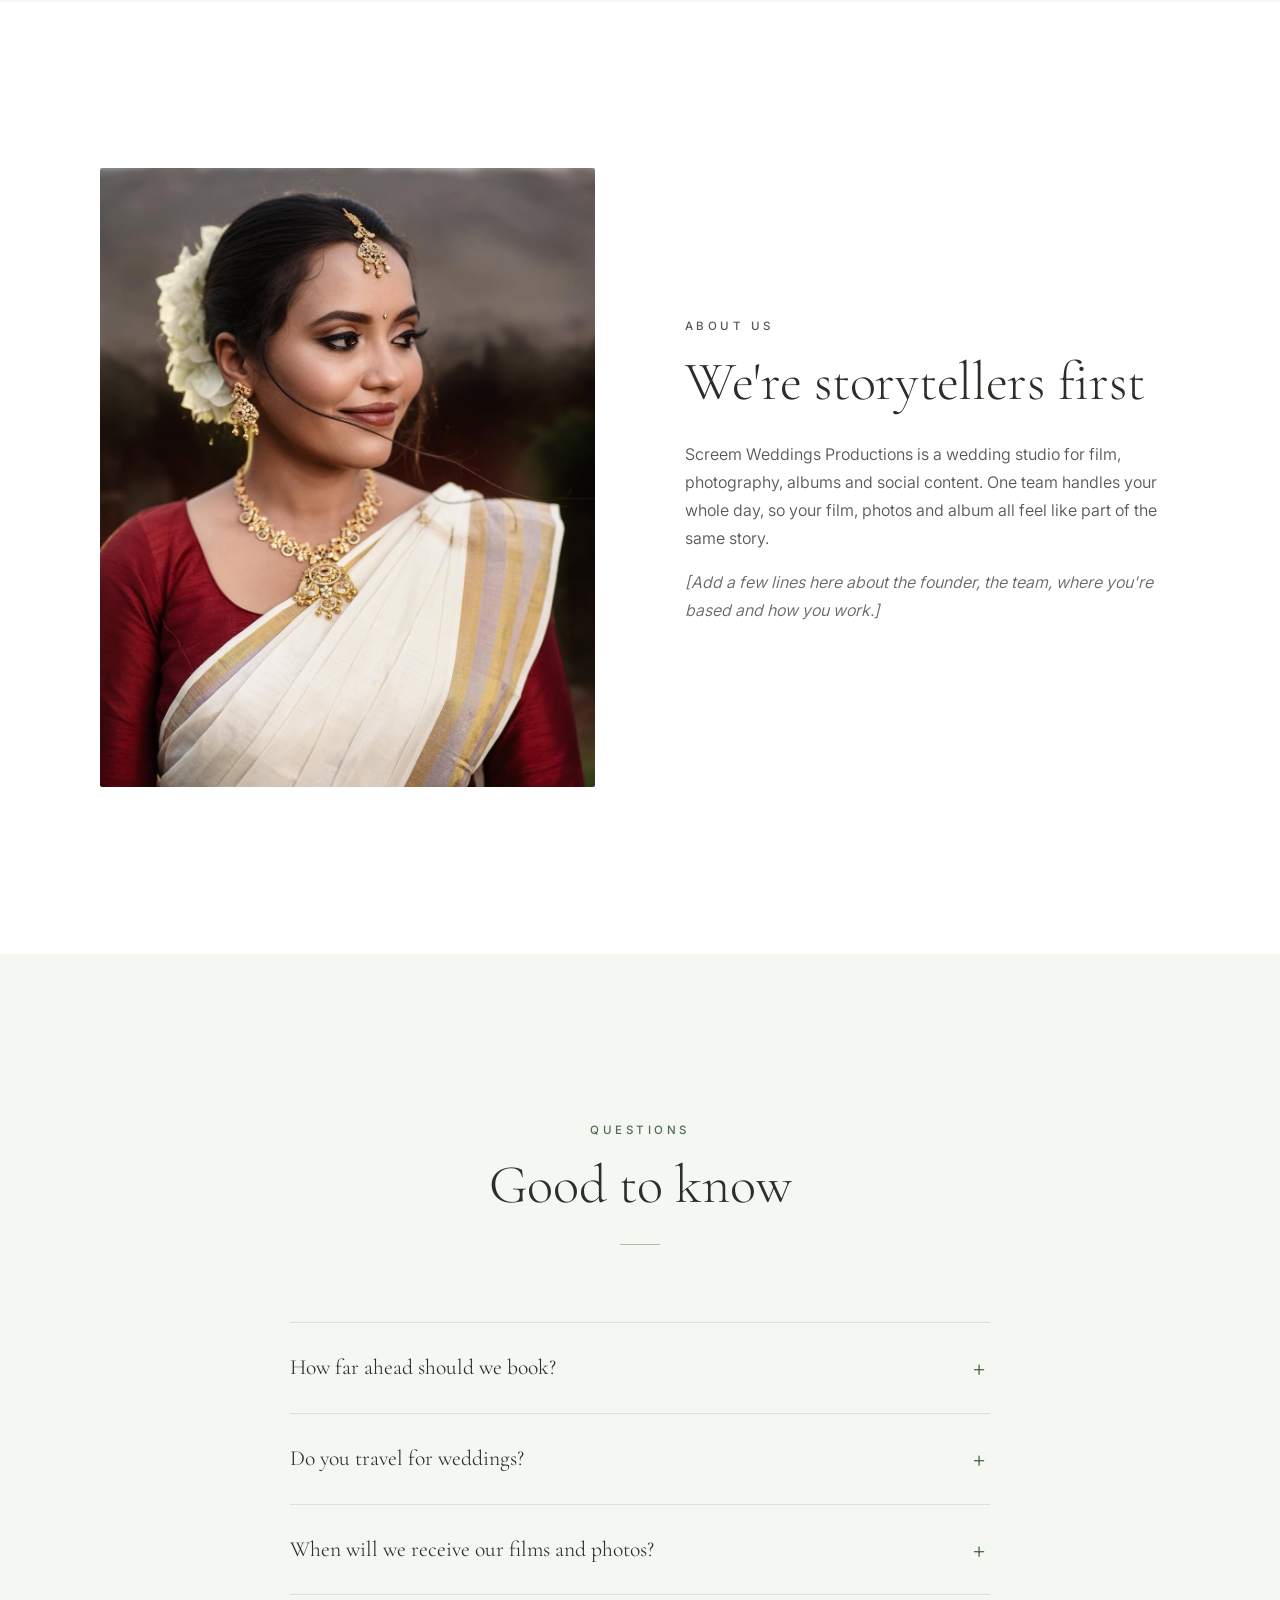
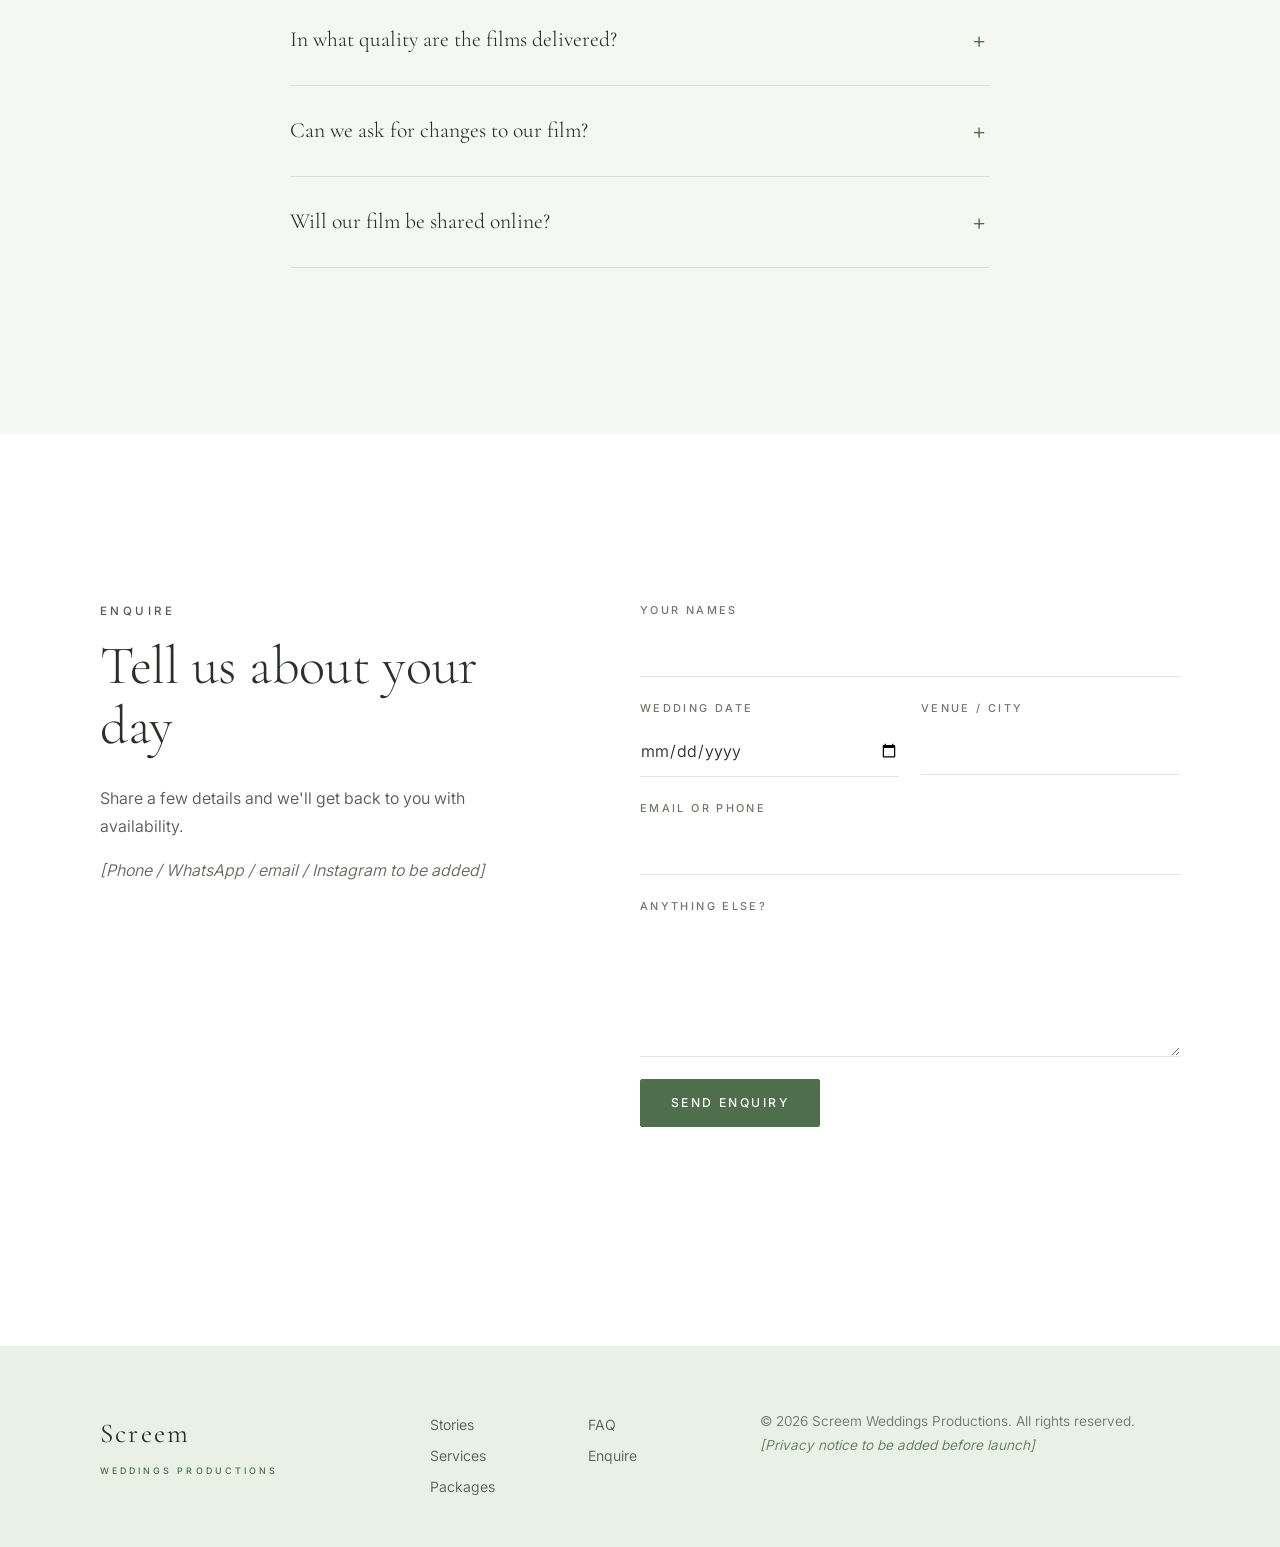
==== commit 4154d502: "Add studio photos: hero, stories, gallery and about 18 photos from the studio's Instagram posts, com" ====
--- a/index.html
+++ b/index.html
@@ -8,13 +8,14 @@
   <meta property="og:title" content="Screem Weddings Productions">
   <meta property="og:description" content="Cinematic wedding films, photography, albums and reels.">
   <meta property="og:type" content="website">
+  <meta property="og:image" content="assets/images/hero/hero-01.jpg">
   <meta name="theme-color" content="#ffffff">
   <link rel="icon" href="assets/favicon.svg" type="image/svg+xml">
   <link rel="preload" href="assets/fonts/CormorantGaramond.ttf" as="font" type="font/ttf" crossorigin>
   <link rel="stylesheet" href="styles.css">
 </head>
 <body>
-  <div class="preview-banner" role="note">Preview: placeholder text and images, not yet public</div>
+  <div class="preview-banner" role="note">Preview: some text is still placeholder</div>
 
   <a class="skip-link" href="#main">Skip to content</a>
 
@@ -29,7 +30,8 @@
         <span class="bar bar-1"></span><span class="bar bar-2"></span>
       </button>
       <ul class="nav-links" id="nav-links">
-        <li><a href="#films">Films</a></li>
+        <li><a href="#films">Stories</a></li>
+        <li><a href="#gallery">Gallery</a></li>
         <li><a href="#services">Services</a></li>
         <li><a href="#packages">Packages</a></li>
         <li><a href="#about">About</a></li>
@@ -40,18 +42,17 @@
   </header>
 
   <main id="main">
-    <!-- HERO: the showreel video goes here once a cleared film is chosen -->
+    <!-- HERO: a showreel video can replace this photo later -->
     <section class="hero" aria-labelledby="hero-title">
       <div class="hero-media" aria-hidden="true">
-        <div class="frame-placeholder hero-frame"></div>
-        <div class="grain"></div>
+        <img class="hero-frame" src="assets/images/hero/hero-01.jpg" alt="" fetchpriority="high">
       </div>
       <div class="hero-content">
         <p class="eyebrow reveal">Wedding films · Photography · Albums</p>
         <h1 id="hero-title" class="reveal">Your wedding,<br><em>the way it felt.</em></h1>
         <p class="lead reveal">We film and photograph weddings so that, years from now, you can hear the vows, see the laughter and feel the day again.</p>
         <div class="hero-actions reveal">
-          <a class="btn" href="#films">Watch our films</a>
+          <a class="btn" href="#films">See our stories</a>
           <a class="btn btn-ghost" href="#contact">Check your date</a>
         </div>
       </div>
@@ -64,32 +65,54 @@
       </div>
     </section>
 
-    <!-- FILMS: each card is a placeholder until a couple's consent and music licence are recorded -->
+    <!-- STORIES: photos from the studio's own Instagram posts (DL-035) -->
     <section class="films" id="films" aria-labelledby="films-title">
       <div class="container">
         <header class="section-head reveal">
-          <p class="eyebrow">Selected films</p>
+          <p class="eyebrow">Selected stories</p>
           <h2 id="films-title">Stories we've told</h2>
         </header>
         <div class="film-grid">
           <article class="film-card reveal">
-            <div class="frame-placeholder" style="--hue: 105"><span class="play" aria-hidden="true"></span></div>
-            <div class="film-meta"><h3>Couple name &amp; couple name</h3><p>Highlight film · Venue, city</p></div>
-          </article>
-          <article class="film-card reveal">
-            <div class="frame-placeholder" style="--hue: 105"><span class="play" aria-hidden="true"></span></div>
-            <div class="film-meta"><h3>Couple name &amp; couple name</h3><p>Teaser · Venue, city</p></div>
-          </article>
-          <article class="film-card reveal">
-            <div class="frame-placeholder" style="--hue: 105"><span class="play" aria-hidden="true"></span></div>
-            <div class="film-meta"><h3>Couple name &amp; couple name</h3><p>Wedding film · Venue, city</p></div>
-          </article>
-          <article class="film-card reveal">
-            <div class="frame-placeholder" style="--hue: 105"><span class="play" aria-hidden="true"></span></div>
-            <div class="film-meta"><h3>Couple name &amp; couple name</h3><p>Reel · Venue, city</p></div>
-          </article>
-        </div>
-        <p class="note">Placeholder frames. Real films appear here only after the couple agrees and the music is cleared.</p>
+            <div class="photo"><img src="assets/images/stories/story-01.jpg" alt="Couple in yellow at a haldi ceremony, surrounded by family" loading="lazy" width="1080" height="1349"></div>
+            <div class="film-meta"><h3>Haldi in yellow</h3><p>Wedding · Haldi ceremony</p></div>
+          </article>
+          <article class="film-card reveal">
+            <div class="photo"><img src="assets/images/stories/story-02.jpg" alt="Couple posing against a bright blue wall in Jodhpur" loading="lazy" width="1080" height="1349"></div>
+            <div class="film-meta"><h3>The blue city</h3><p>Pre-wedding · Jodhpur</p></div>
+          </article>
+          <article class="film-card reveal">
+            <div class="photo"><img src="assets/images/stories/story-03.jpg" alt="Couple walking on a white sand beach in Thailand" loading="lazy" width="1080" height="1349"></div>
+            <div class="film-meta"><h3>By the sea</h3><p>Pre-wedding · Thailand</p></div>
+          </article>
+          <article class="film-card reveal">
+            <div class="photo"><img src="assets/images/stories/story-04.jpg" alt="Couple in ivory outfits in warm evening light" loading="lazy" width="1080" height="1349"></div>
+            <div class="film-meta"><h3>A quiet promise</h3><p>Engagement</p></div>
+          </article>
+        </div>
+      </div>
+    </section>
+
+    <section class="gallery" id="gallery" aria-labelledby="gallery-title">
+      <div class="container">
+        <header class="section-head reveal">
+          <p class="eyebrow">Gallery</p>
+          <h2 id="gallery-title">Moments</h2>
+        </header>
+        <div class="gallery-grid">
+          <figure class="reveal"><img src="assets/images/gallery/gallery-01.jpg" alt="Wedding photograph by Screem Weddings Productions" loading="lazy"></figure>
+          <figure class="reveal"><img src="assets/images/gallery/gallery-02.jpg" alt="Wedding photograph by Screem Weddings Productions" loading="lazy"></figure>
+          <figure class="reveal"><img src="assets/images/gallery/gallery-03.jpg" alt="Wedding photograph by Screem Weddings Productions" loading="lazy"></figure>
+          <figure class="reveal"><img src="assets/images/gallery/gallery-04.jpg" alt="Wedding photograph by Screem Weddings Productions" loading="lazy"></figure>
+          <figure class="reveal"><img src="assets/images/gallery/gallery-05.jpg" alt="Wedding photograph by Screem Weddings Productions" loading="lazy"></figure>
+          <figure class="reveal"><img src="assets/images/gallery/gallery-06.jpg" alt="Wedding photograph by Screem Weddings Productions" loading="lazy"></figure>
+          <figure class="reveal"><img src="assets/images/gallery/gallery-07.jpg" alt="Wedding photograph by Screem Weddings Productions" loading="lazy"></figure>
+          <figure class="reveal"><img src="assets/images/gallery/gallery-08.jpg" alt="Wedding photograph by Screem Weddings Productions" loading="lazy"></figure>
+          <figure class="reveal"><img src="assets/images/gallery/gallery-09.jpg" alt="Wedding photograph by Screem Weddings Productions" loading="lazy"></figure>
+          <figure class="reveal"><img src="assets/images/gallery/gallery-10.jpg" alt="Wedding photograph by Screem Weddings Productions" loading="lazy"></figure>
+          <figure class="reveal"><img src="assets/images/gallery/gallery-11.jpg" alt="Wedding photograph by Screem Weddings Productions" loading="lazy"></figure>
+          <figure class="reveal"><img src="assets/images/gallery/gallery-12.jpg" alt="Wedding photograph by Screem Weddings Productions" loading="lazy"></figure>
+        </div>
       </div>
     </section>
 
@@ -172,7 +195,7 @@
 
     <section class="about" id="about" aria-labelledby="about-title">
       <div class="container about-grid">
-        <div class="frame-placeholder about-frame reveal" style="--hue: 105"></div>
+        <div class="photo about-frame reveal"><img src="assets/images/about/about-01.jpg" alt="Bride in a white and gold saree" loading="lazy"></div>
         <div class="about-text reveal">
           <p class="eyebrow">About us</p>
           <h2 id="about-title">We're storytellers first</h2>
@@ -231,7 +254,7 @@
       </div>
       <nav aria-label="Footer">
         <ul>
-          <li><a href="#films">Films</a></li>
+          <li><a href="#films">Stories</a></li>
           <li><a href="#services">Services</a></li>
           <li><a href="#packages">Packages</a></li>
           <li><a href="#faq">FAQ</a></li>
--- a/styles.css
+++ b/styles.css
@@ -108,9 +108,9 @@
 /* Hero */
 .hero { position: relative; min-height: calc(100svh - 30px); display: flex; align-items: center; padding: 120px 0 100px; margin-top: -85px; overflow: hidden; background: var(--bg); }
 .hero-media { position: absolute; top: 0; right: 0; bottom: 0; width: 46%; }
-.hero-frame { position: absolute; inset: 0; aspect-ratio: auto; border-radius: 0; animation: slowzoom 30s ease-in-out infinite alternate; }
-.hero-frame::after { display: none; }
-.hero-media::after { content: ""; position: absolute; inset: 0; background: linear-gradient(90deg, #fff 0%, rgba(255,255,255,0) 30%); }
+.hero-frame { position: absolute; inset: 0; width: 100%; height: 100%; object-fit: cover; object-position: center 40%; animation: slowzoom 30s ease-in-out infinite alternate; }
+.hero-media { overflow: hidden; }
+.hero-media::after { content: ""; position: absolute; inset: 0; background: linear-gradient(90deg, #fff 0%, rgba(255,255,255,0) 22%); }
 .grain { display: none; }
 .hero-content { position: relative; z-index: 2; width: 100%; max-width: 1160px; margin: 0 auto; padding: 0 var(--gutter); }
 .hero-content > * { max-width: 560px; }
@@ -128,18 +128,24 @@
 .intro { background: var(--bg-2); }
 .big-quote { font-family: var(--serif); font-size: clamp(1.5rem, 3vw, 2.2rem); line-height: 1.45; font-weight: 300; font-style: italic; text-align: center; margin: 0; color: var(--ink); }
 
-/* Films */
-.film-grid { display: grid; grid-template-columns: repeat(2, 1fr); gap: clamp(24px, 3.4vw, 44px); }
-.film-card { cursor: pointer; }
-.film-card .frame-placeholder { transition: transform .8s var(--ease); }
-.film-card:hover .frame-placeholder { transform: scale(1.015); }
+/* Photos */
+.photo { position: relative; overflow: hidden; aspect-ratio: 4 / 5; border-radius: var(--radius); background: var(--bg-3); }
+.photo img, .gallery-grid img { width: 100%; height: 100%; object-fit: cover; transition: transform 1.2s var(--ease); }
+
+/* Stories */
+.film-grid { display: grid; grid-template-columns: repeat(4, 1fr); gap: clamp(16px, 2.4vw, 32px); }
+.film-card:hover .photo img { transform: scale(1.04); }
 .play { position: absolute; left: 50%; top: 50%; width: 60px; height: 60px; margin: -30px 0 0 -30px; border: 1px solid rgba(255,255,255,.9); border-radius: 50%; background: rgba(255,255,255,.25); transition: background .4s var(--ease); }
 .play::before { content: ""; position: absolute; left: 24px; top: 20px; border-left: 15px solid #fff; border-top: 10px solid transparent; border-bottom: 10px solid transparent; }
 .film-card:hover .play { background: rgba(79,110,75,.55); }
 .film-meta { padding-top: 18px; text-align: center; }
 .film-meta h3 { font-size: 1.4rem; margin-bottom: .2em; }
 .film-meta p { font-size: .72rem; letter-spacing: .16em; text-transform: uppercase; color: var(--ink-muted); }
-.films .note { margin-top: 36px; text-align: center; }
+
+/* Gallery */
+.gallery-grid { display: grid; grid-template-columns: repeat(4, 1fr); gap: clamp(8px, 1.2vw, 16px); }
+.gallery-grid figure { margin: 0; overflow: hidden; aspect-ratio: 4 / 5; border-radius: var(--radius); background: var(--bg-3); }
+.gallery-grid figure:hover img { transform: scale(1.04); }
 
 /* Services */
 .services { background: var(--bg-2); }
@@ -218,6 +224,7 @@
   .steps { grid-template-columns: 1fr 1fr; row-gap: 50px; }
   .steps::before { display: none; }
   .package-grid { grid-template-columns: 1fr; max-width: 520px; margin: 0 auto; }
+  .film-grid, .gallery-grid { grid-template-columns: repeat(2, 1fr); }
   .footer-grid { grid-template-columns: 1fr 1fr; }
   .footer-grid .small { grid-column: 1 / -1; }
 }
@@ -234,10 +241,11 @@
   .menu-open .site-header { backdrop-filter: none; -webkit-backdrop-filter: none; }
   .nav-links a:not(.btn) { font-size: .95rem; }
   .hero { flex-direction: column; align-items: stretch; padding: 110px 0 70px; }
-  .hero-media { position: relative; width: auto; height: 42vh; margin: 0 var(--gutter) 36px; order: -1; }
+  .hero-media { position: relative; width: auto; margin: 0 var(--gutter) 36px; order: -1; }
   .hero-media::after { display: none; }
   .scroll-cue { display: none; }
-  .film-grid, .about-grid, .contact-grid { grid-template-columns: 1fr; }
+  .about-grid, .contact-grid { grid-template-columns: 1fr; }
+  .hero-media { height: 56vh; }
   .service-list { grid-template-columns: 1fr; row-gap: 0; }
   .service { border-left: 0; border-top: 1px solid var(--line); padding: 30px 0 14px; }
   .service:first-child { border-top: 0; }
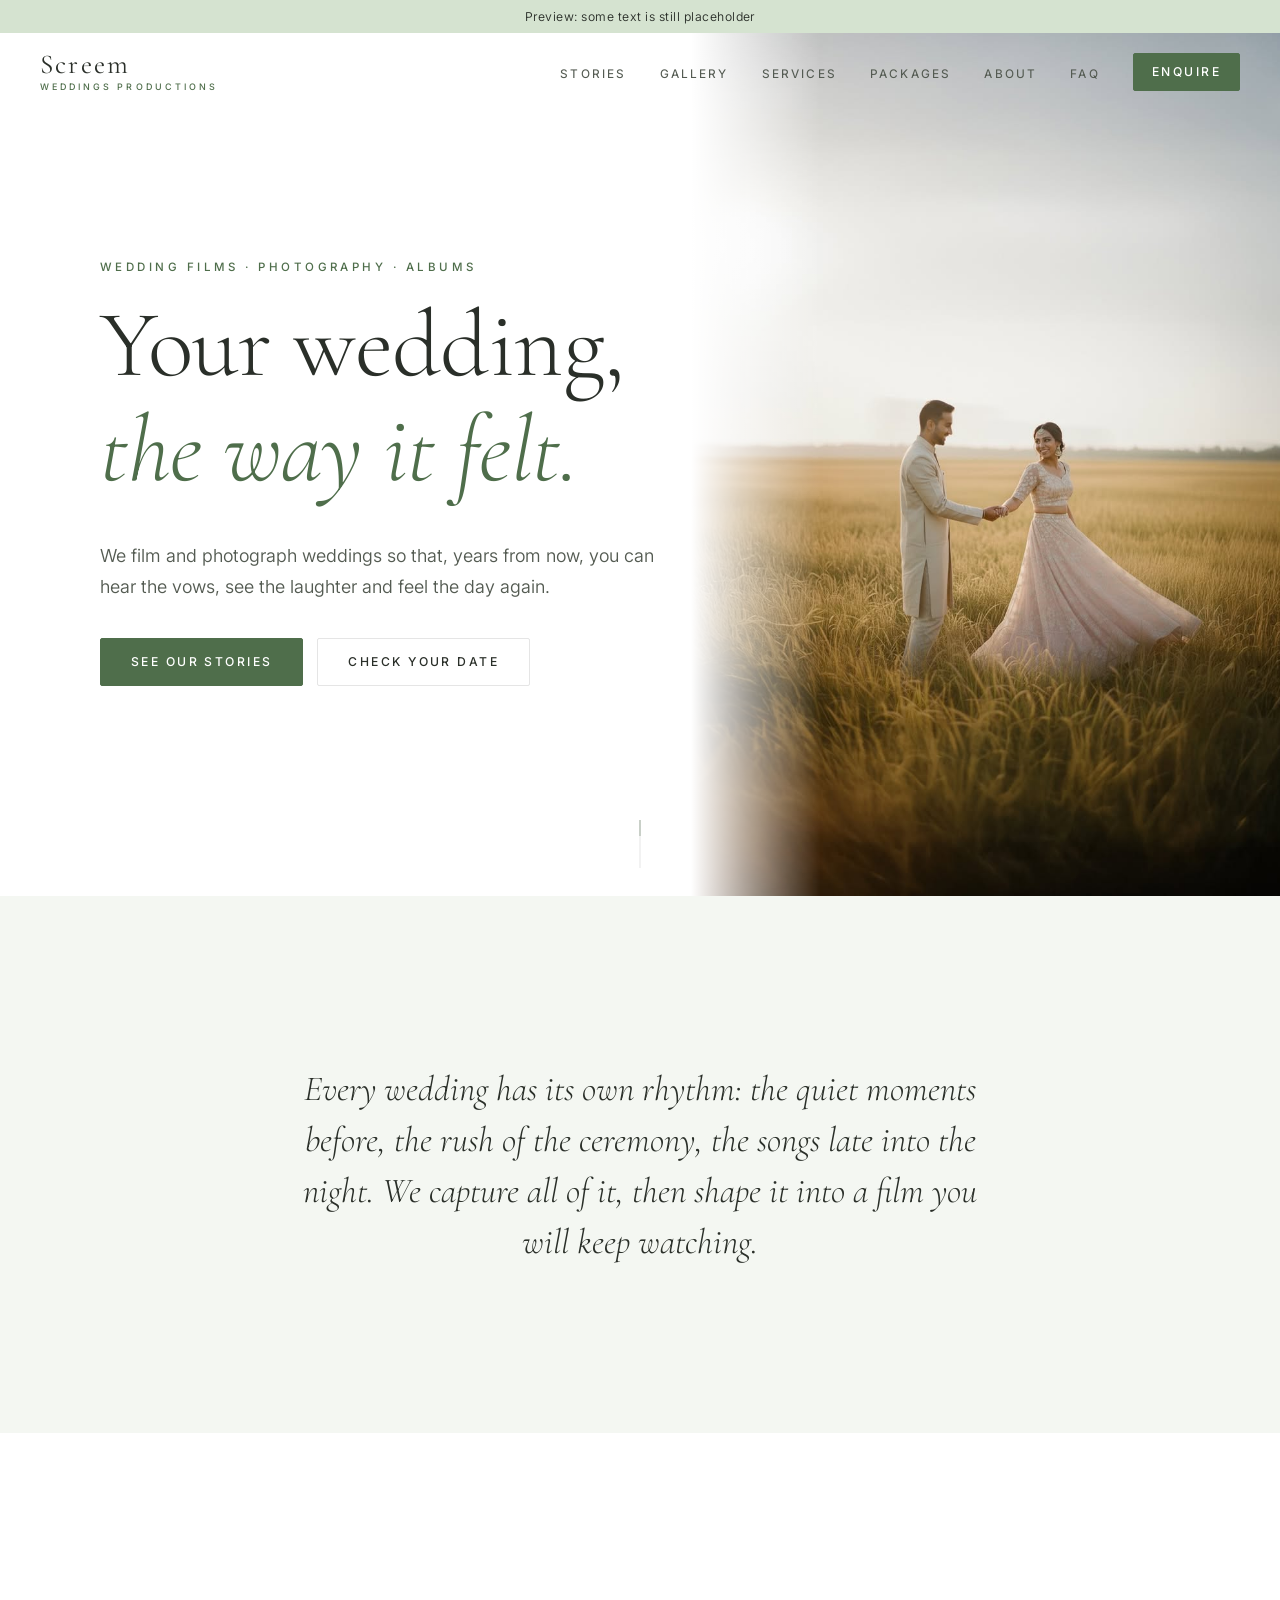
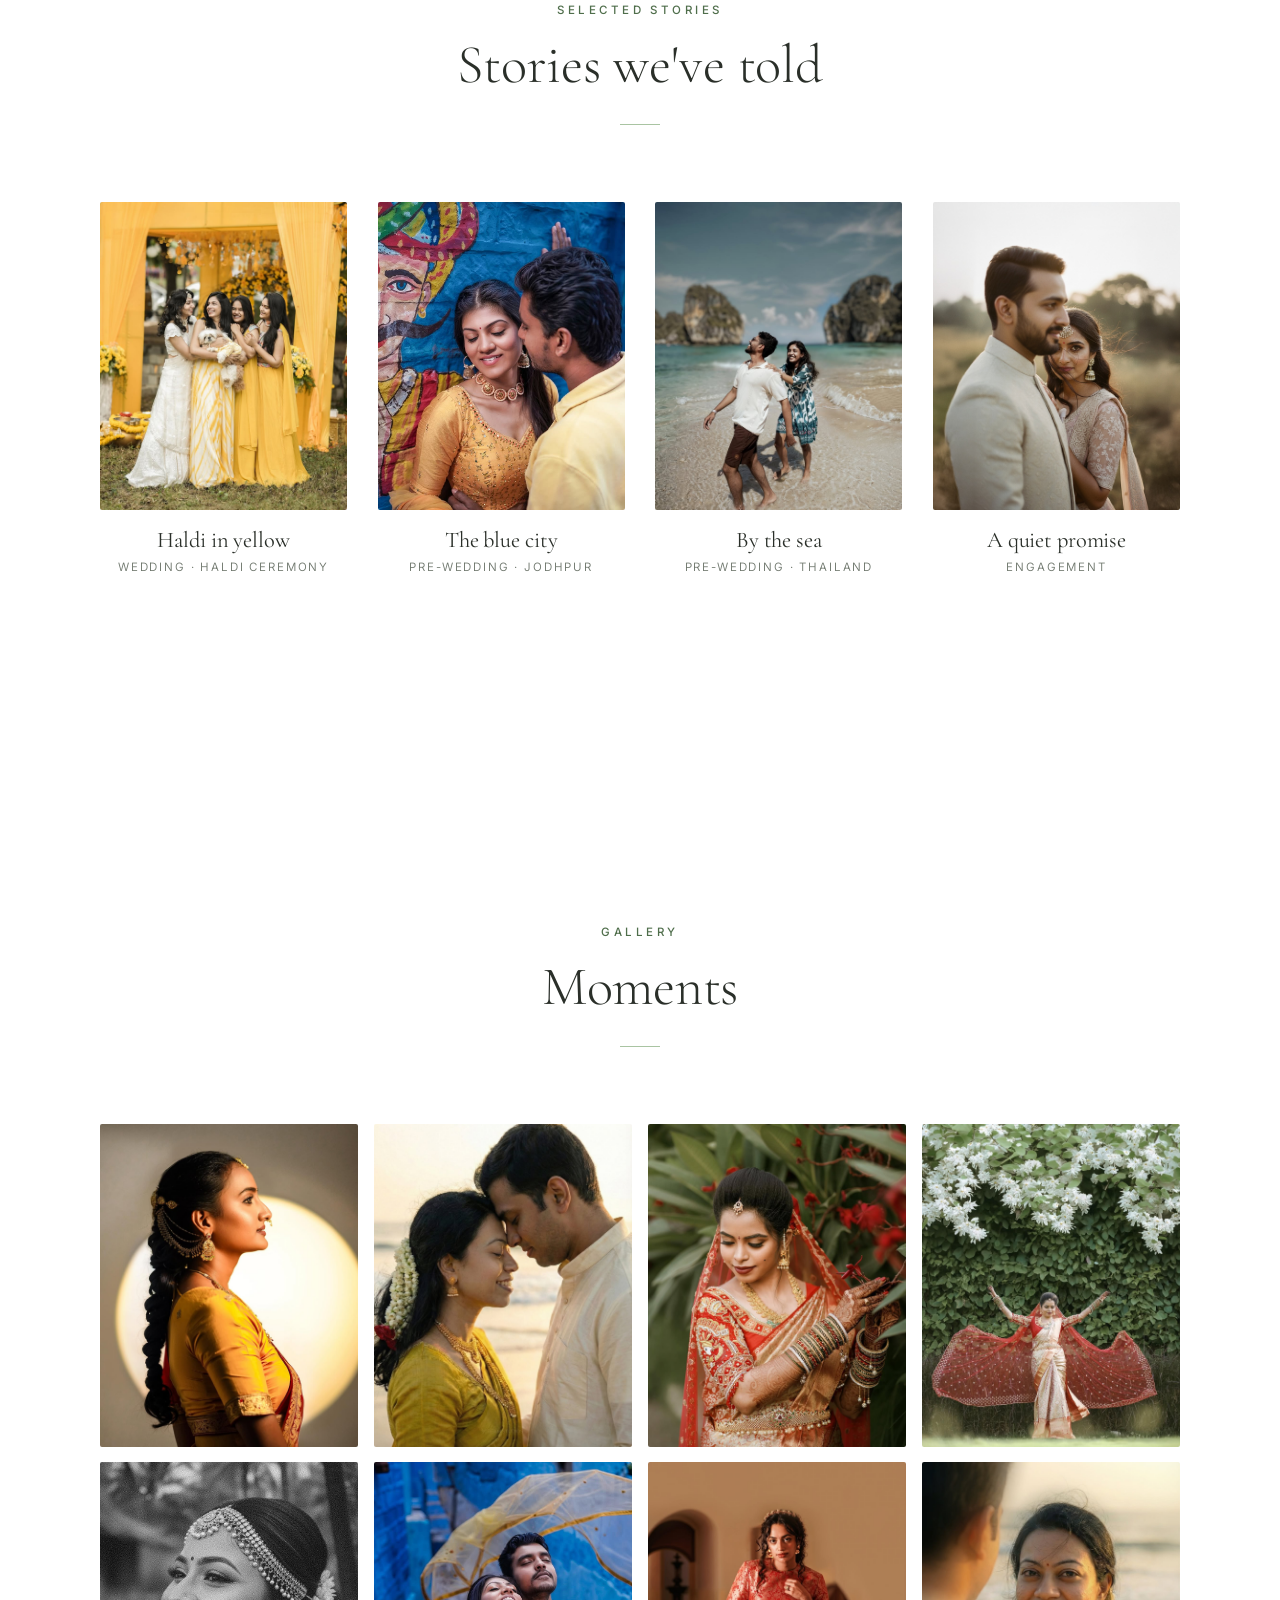
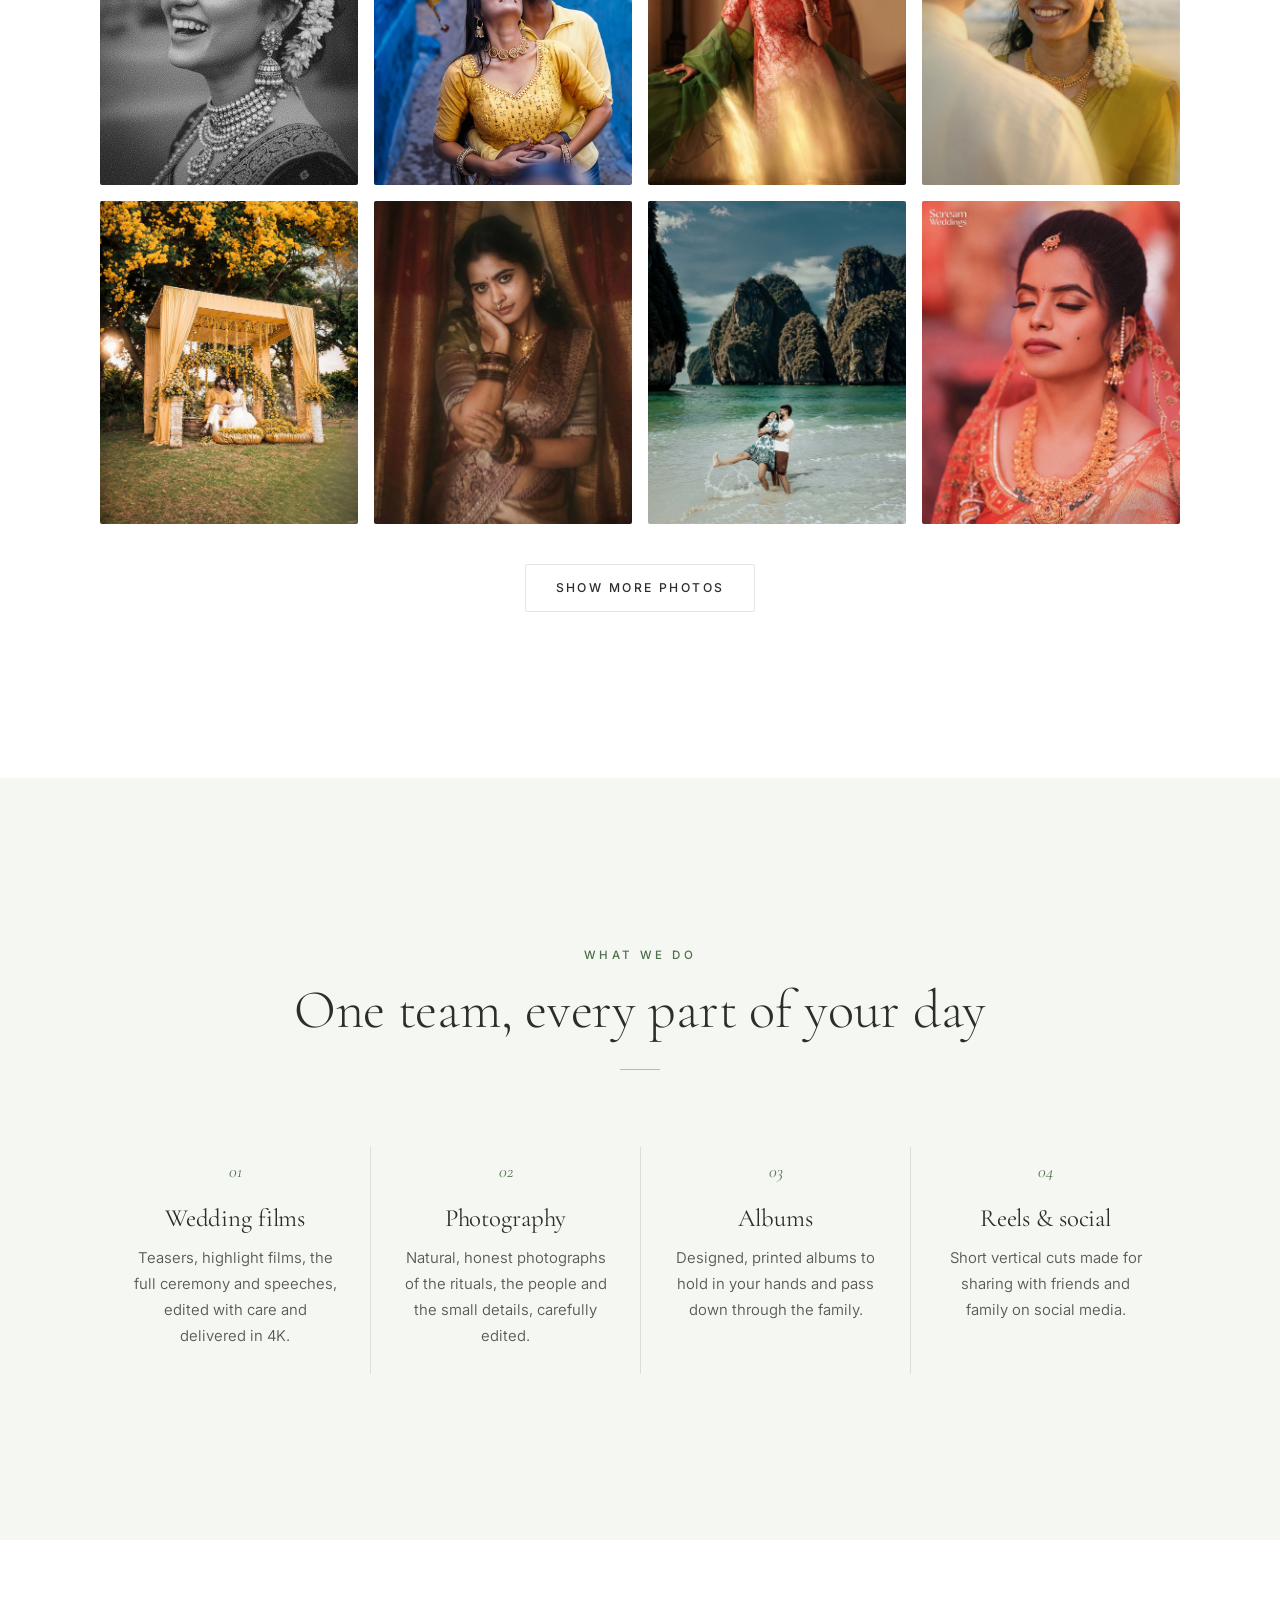
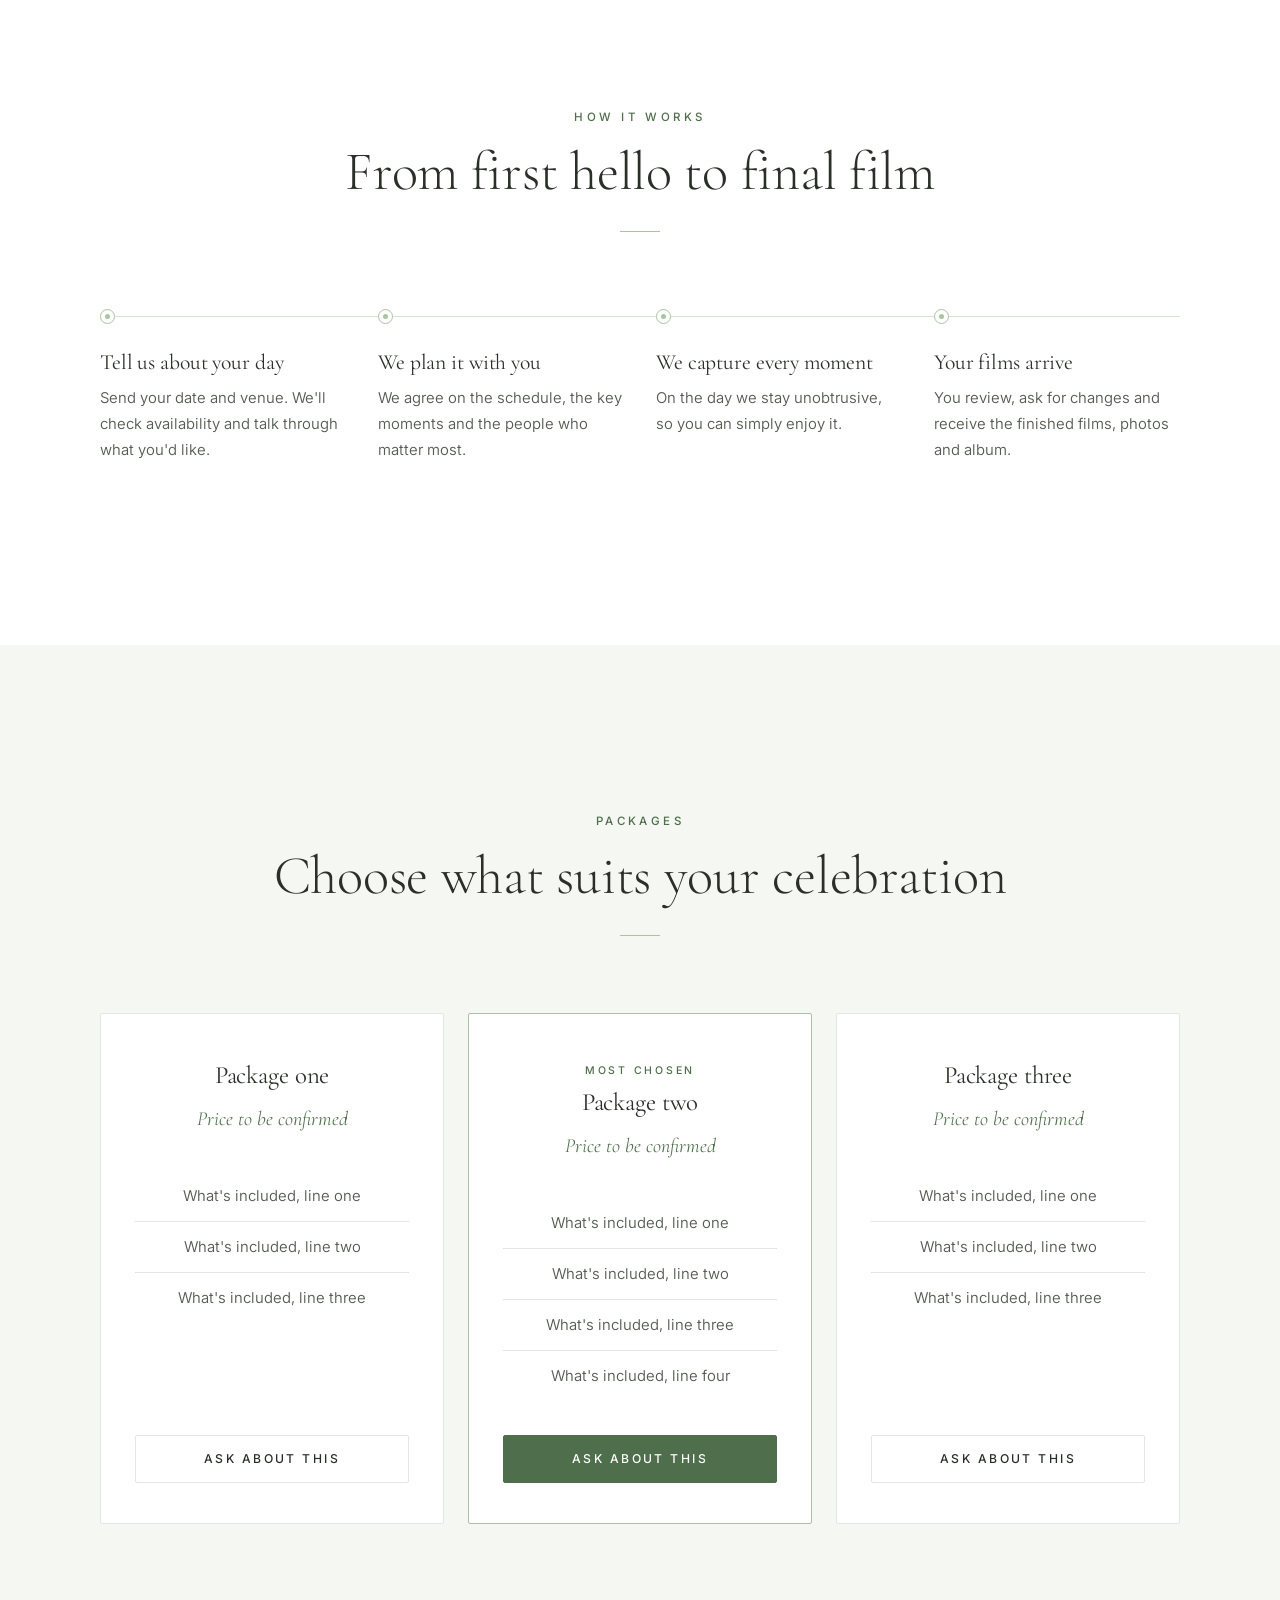
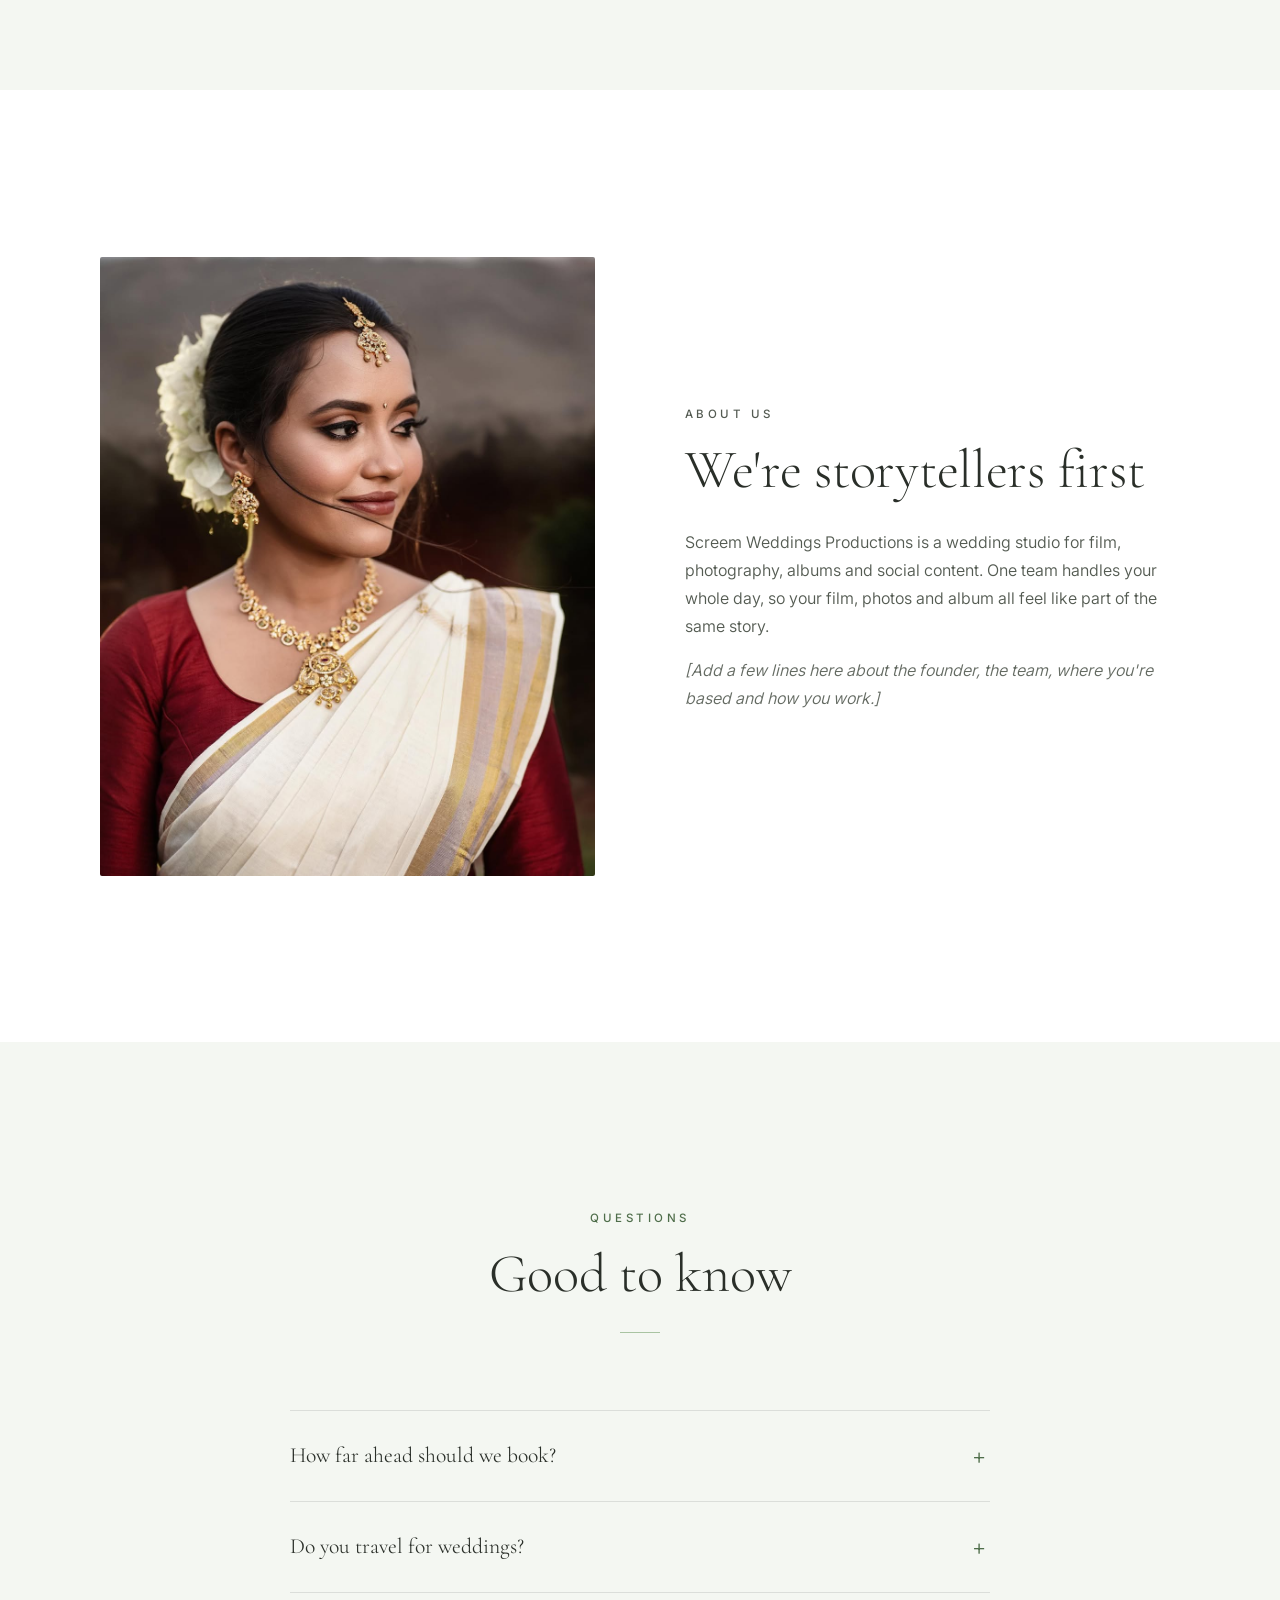
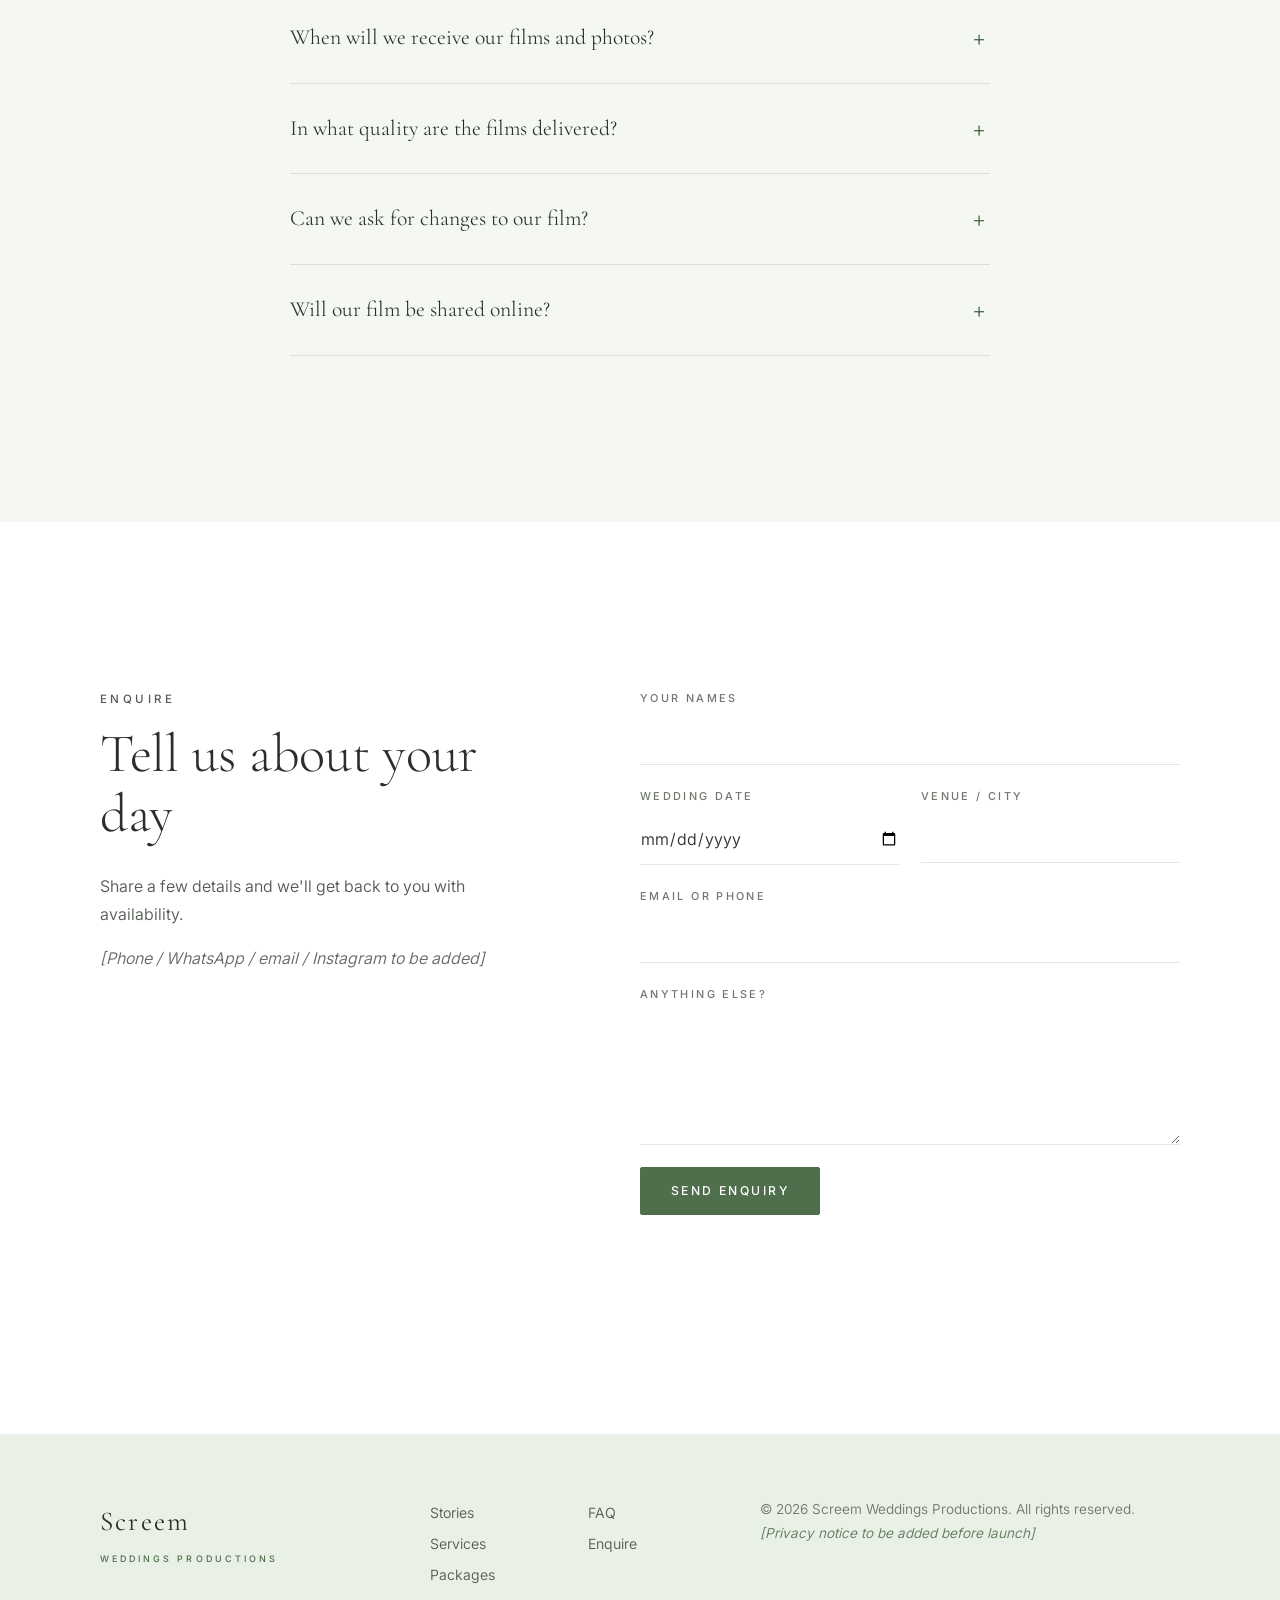
==== commit ff168a65: "Gallery: add 59 more studio photos with a show-more button Version numbers on CSS/JS links so browse" ====
--- a/index.html
+++ b/index.html
@@ -12,7 +12,7 @@
   <meta name="theme-color" content="#ffffff">
   <link rel="icon" href="assets/favicon.svg" type="image/svg+xml">
   <link rel="preload" href="assets/fonts/CormorantGaramond.ttf" as="font" type="font/ttf" crossorigin>
-  <link rel="stylesheet" href="styles.css">
+  <link rel="stylesheet" href="styles.css?v=3">
 </head>
 <body>
   <div class="preview-banner" role="note">Preview: some text is still placeholder</div>
@@ -112,7 +112,67 @@
           <figure class="reveal"><img src="assets/images/gallery/gallery-10.jpg" alt="Wedding photograph by Screem Weddings Productions" loading="lazy"></figure>
           <figure class="reveal"><img src="assets/images/gallery/gallery-11.jpg" alt="Wedding photograph by Screem Weddings Productions" loading="lazy"></figure>
           <figure class="reveal"><img src="assets/images/gallery/gallery-12.jpg" alt="Wedding photograph by Screem Weddings Productions" loading="lazy"></figure>
-        </div>
+          <figure class="more"><img src="assets/images/gallery/gallery-13.jpg" alt="Wedding photograph by Screem Weddings Productions" loading="lazy"></figure>
+          <figure class="more"><img src="assets/images/gallery/gallery-14.jpg" alt="Wedding photograph by Screem Weddings Productions" loading="lazy"></figure>
+          <figure class="more"><img src="assets/images/gallery/gallery-15.jpg" alt="Wedding photograph by Screem Weddings Productions" loading="lazy"></figure>
+          <figure class="more"><img src="assets/images/gallery/gallery-16.jpg" alt="Wedding photograph by Screem Weddings Productions" loading="lazy"></figure>
+          <figure class="more"><img src="assets/images/gallery/gallery-17.jpg" alt="Wedding photograph by Screem Weddings Productions" loading="lazy"></figure>
+          <figure class="more"><img src="assets/images/gallery/gallery-18.jpg" alt="Wedding photograph by Screem Weddings Productions" loading="lazy"></figure>
+          <figure class="more"><img src="assets/images/gallery/gallery-19.jpg" alt="Wedding photograph by Screem Weddings Productions" loading="lazy"></figure>
+          <figure class="more"><img src="assets/images/gallery/gallery-20.jpg" alt="Wedding photograph by Screem Weddings Productions" loading="lazy"></figure>
+          <figure class="more"><img src="assets/images/gallery/gallery-21.jpg" alt="Wedding photograph by Screem Weddings Productions" loading="lazy"></figure>
+          <figure class="more"><img src="assets/images/gallery/gallery-22.jpg" alt="Wedding photograph by Screem Weddings Productions" loading="lazy"></figure>
+          <figure class="more"><img src="assets/images/gallery/gallery-23.jpg" alt="Wedding photograph by Screem Weddings Productions" loading="lazy"></figure>
+          <figure class="more"><img src="assets/images/gallery/gallery-24.jpg" alt="Wedding photograph by Screem Weddings Productions" loading="lazy"></figure>
+          <figure class="more"><img src="assets/images/gallery/gallery-25.jpg" alt="Wedding photograph by Screem Weddings Productions" loading="lazy"></figure>
+          <figure class="more"><img src="assets/images/gallery/gallery-26.jpg" alt="Wedding photograph by Screem Weddings Productions" loading="lazy"></figure>
+          <figure class="more"><img src="assets/images/gallery/gallery-27.jpg" alt="Wedding photograph by Screem Weddings Productions" loading="lazy"></figure>
+          <figure class="more"><img src="assets/images/gallery/gallery-28.jpg" alt="Wedding photograph by Screem Weddings Productions" loading="lazy"></figure>
+          <figure class="more"><img src="assets/images/gallery/gallery-29.jpg" alt="Wedding photograph by Screem Weddings Productions" loading="lazy"></figure>
+          <figure class="more"><img src="assets/images/gallery/gallery-30.jpg" alt="Wedding photograph by Screem Weddings Productions" loading="lazy"></figure>
+          <figure class="more"><img src="assets/images/gallery/gallery-31.jpg" alt="Wedding photograph by Screem Weddings Productions" loading="lazy"></figure>
+          <figure class="more"><img src="assets/images/gallery/gallery-32.jpg" alt="Wedding photograph by Screem Weddings Productions" loading="lazy"></figure>
+          <figure class="more"><img src="assets/images/gallery/gallery-33.jpg" alt="Wedding photograph by Screem Weddings Productions" loading="lazy"></figure>
+          <figure class="more"><img src="assets/images/gallery/gallery-34.jpg" alt="Wedding photograph by Screem Weddings Productions" loading="lazy"></figure>
+          <figure class="more"><img src="assets/images/gallery/gallery-35.jpg" alt="Wedding photograph by Screem Weddings Productions" loading="lazy"></figure>
+          <figure class="more"><img src="assets/images/gallery/gallery-36.jpg" alt="Wedding photograph by Screem Weddings Productions" loading="lazy"></figure>
+          <figure class="more"><img src="assets/images/gallery/gallery-37.jpg" alt="Wedding photograph by Screem Weddings Productions" loading="lazy"></figure>
+          <figure class="more"><img src="assets/images/gallery/gallery-38.jpg" alt="Wedding photograph by Screem Weddings Productions" loading="lazy"></figure>
+          <figure class="more"><img src="assets/images/gallery/gallery-39.jpg" alt="Wedding photograph by Screem Weddings Productions" loading="lazy"></figure>
+          <figure class="more"><img src="assets/images/gallery/gallery-40.jpg" alt="Wedding photograph by Screem Weddings Productions" loading="lazy"></figure>
+          <figure class="more"><img src="assets/images/gallery/gallery-41.jpg" alt="Wedding photograph by Screem Weddings Productions" loading="lazy"></figure>
+          <figure class="more"><img src="assets/images/gallery/gallery-42.jpg" alt="Wedding photograph by Screem Weddings Productions" loading="lazy"></figure>
+          <figure class="more"><img src="assets/images/gallery/gallery-43.jpg" alt="Wedding photograph by Screem Weddings Productions" loading="lazy"></figure>
+          <figure class="more"><img src="assets/images/gallery/gallery-44.jpg" alt="Wedding photograph by Screem Weddings Productions" loading="lazy"></figure>
+          <figure class="more"><img src="assets/images/gallery/gallery-45.jpg" alt="Wedding photograph by Screem Weddings Productions" loading="lazy"></figure>
+          <figure class="more"><img src="assets/images/gallery/gallery-46.jpg" alt="Wedding photograph by Screem Weddings Productions" loading="lazy"></figure>
+          <figure class="more"><img src="assets/images/gallery/gallery-47.jpg" alt="Wedding photograph by Screem Weddings Productions" loading="lazy"></figure>
+          <figure class="more"><img src="assets/images/gallery/gallery-48.jpg" alt="Wedding photograph by Screem Weddings Productions" loading="lazy"></figure>
+          <figure class="more"><img src="assets/images/gallery/gallery-49.jpg" alt="Wedding photograph by Screem Weddings Productions" loading="lazy"></figure>
+          <figure class="more"><img src="assets/images/gallery/gallery-50.jpg" alt="Wedding photograph by Screem Weddings Productions" loading="lazy"></figure>
+          <figure class="more"><img src="assets/images/gallery/gallery-51.jpg" alt="Wedding photograph by Screem Weddings Productions" loading="lazy"></figure>
+          <figure class="more"><img src="assets/images/gallery/gallery-52.jpg" alt="Wedding photograph by Screem Weddings Productions" loading="lazy"></figure>
+          <figure class="more"><img src="assets/images/gallery/gallery-53.jpg" alt="Wedding photograph by Screem Weddings Productions" loading="lazy"></figure>
+          <figure class="more"><img src="assets/images/gallery/gallery-54.jpg" alt="Wedding photograph by Screem Weddings Productions" loading="lazy"></figure>
+          <figure class="more"><img src="assets/images/gallery/gallery-55.jpg" alt="Wedding photograph by Screem Weddings Productions" loading="lazy"></figure>
+          <figure class="more"><img src="assets/images/gallery/gallery-56.jpg" alt="Wedding photograph by Screem Weddings Productions" loading="lazy"></figure>
+          <figure class="more"><img src="assets/images/gallery/gallery-57.jpg" alt="Wedding photograph by Screem Weddings Productions" loading="lazy"></figure>
+          <figure class="more"><img src="assets/images/gallery/gallery-58.jpg" alt="Wedding photograph by Screem Weddings Productions" loading="lazy"></figure>
+          <figure class="more"><img src="assets/images/gallery/gallery-59.jpg" alt="Wedding photograph by Screem Weddings Productions" loading="lazy"></figure>
+          <figure class="more"><img src="assets/images/gallery/gallery-60.jpg" alt="Wedding photograph by Screem Weddings Productions" loading="lazy"></figure>
+          <figure class="more"><img src="assets/images/gallery/gallery-61.jpg" alt="Wedding photograph by Screem Weddings Productions" loading="lazy"></figure>
+          <figure class="more"><img src="assets/images/gallery/gallery-62.jpg" alt="Wedding photograph by Screem Weddings Productions" loading="lazy"></figure>
+          <figure class="more"><img src="assets/images/gallery/gallery-63.jpg" alt="Wedding photograph by Screem Weddings Productions" loading="lazy"></figure>
+          <figure class="more"><img src="assets/images/gallery/gallery-64.jpg" alt="Wedding photograph by Screem Weddings Productions" loading="lazy"></figure>
+          <figure class="more"><img src="assets/images/gallery/gallery-65.jpg" alt="Wedding photograph by Screem Weddings Productions" loading="lazy"></figure>
+          <figure class="more"><img src="assets/images/gallery/gallery-66.jpg" alt="Wedding photograph by Screem Weddings Productions" loading="lazy"></figure>
+          <figure class="more"><img src="assets/images/gallery/gallery-67.jpg" alt="Wedding photograph by Screem Weddings Productions" loading="lazy"></figure>
+          <figure class="more"><img src="assets/images/gallery/gallery-68.jpg" alt="Wedding photograph by Screem Weddings Productions" loading="lazy"></figure>
+          <figure class="more"><img src="assets/images/gallery/gallery-69.jpg" alt="Wedding photograph by Screem Weddings Productions" loading="lazy"></figure>
+          <figure class="more"><img src="assets/images/gallery/gallery-70.jpg" alt="Wedding photograph by Screem Weddings Productions" loading="lazy"></figure>
+          <figure class="more"><img src="assets/images/gallery/gallery-71.jpg" alt="Wedding photograph by Screem Weddings Productions" loading="lazy"></figure>
+        </div>
+        <p class="gallery-more"><button class="btn btn-ghost" type="button" aria-expanded="false">Show more photos</button></p>
       </div>
     </section>
 
@@ -265,6 +325,6 @@
     </div>
   </footer>
 
-  <script src="script.js"></script>
+  <script src="script.js?v=3"></script>
 </body>
 </html>
--- a/styles.css
+++ b/styles.css
@@ -260,3 +260,8 @@
   *, *::before, *::after { animation: none !important; transition: none !important; }
   .js .reveal { opacity: 1; transform: none; }
 }
+
+/* Gallery: first 12 photos show, the rest after "Show more photos" */
+.gallery-grid figure.more { display: none; }
+.gallery-grid.expanded figure.more { display: block; }
+.gallery-more { text-align: center; margin: 40px 0 0; }
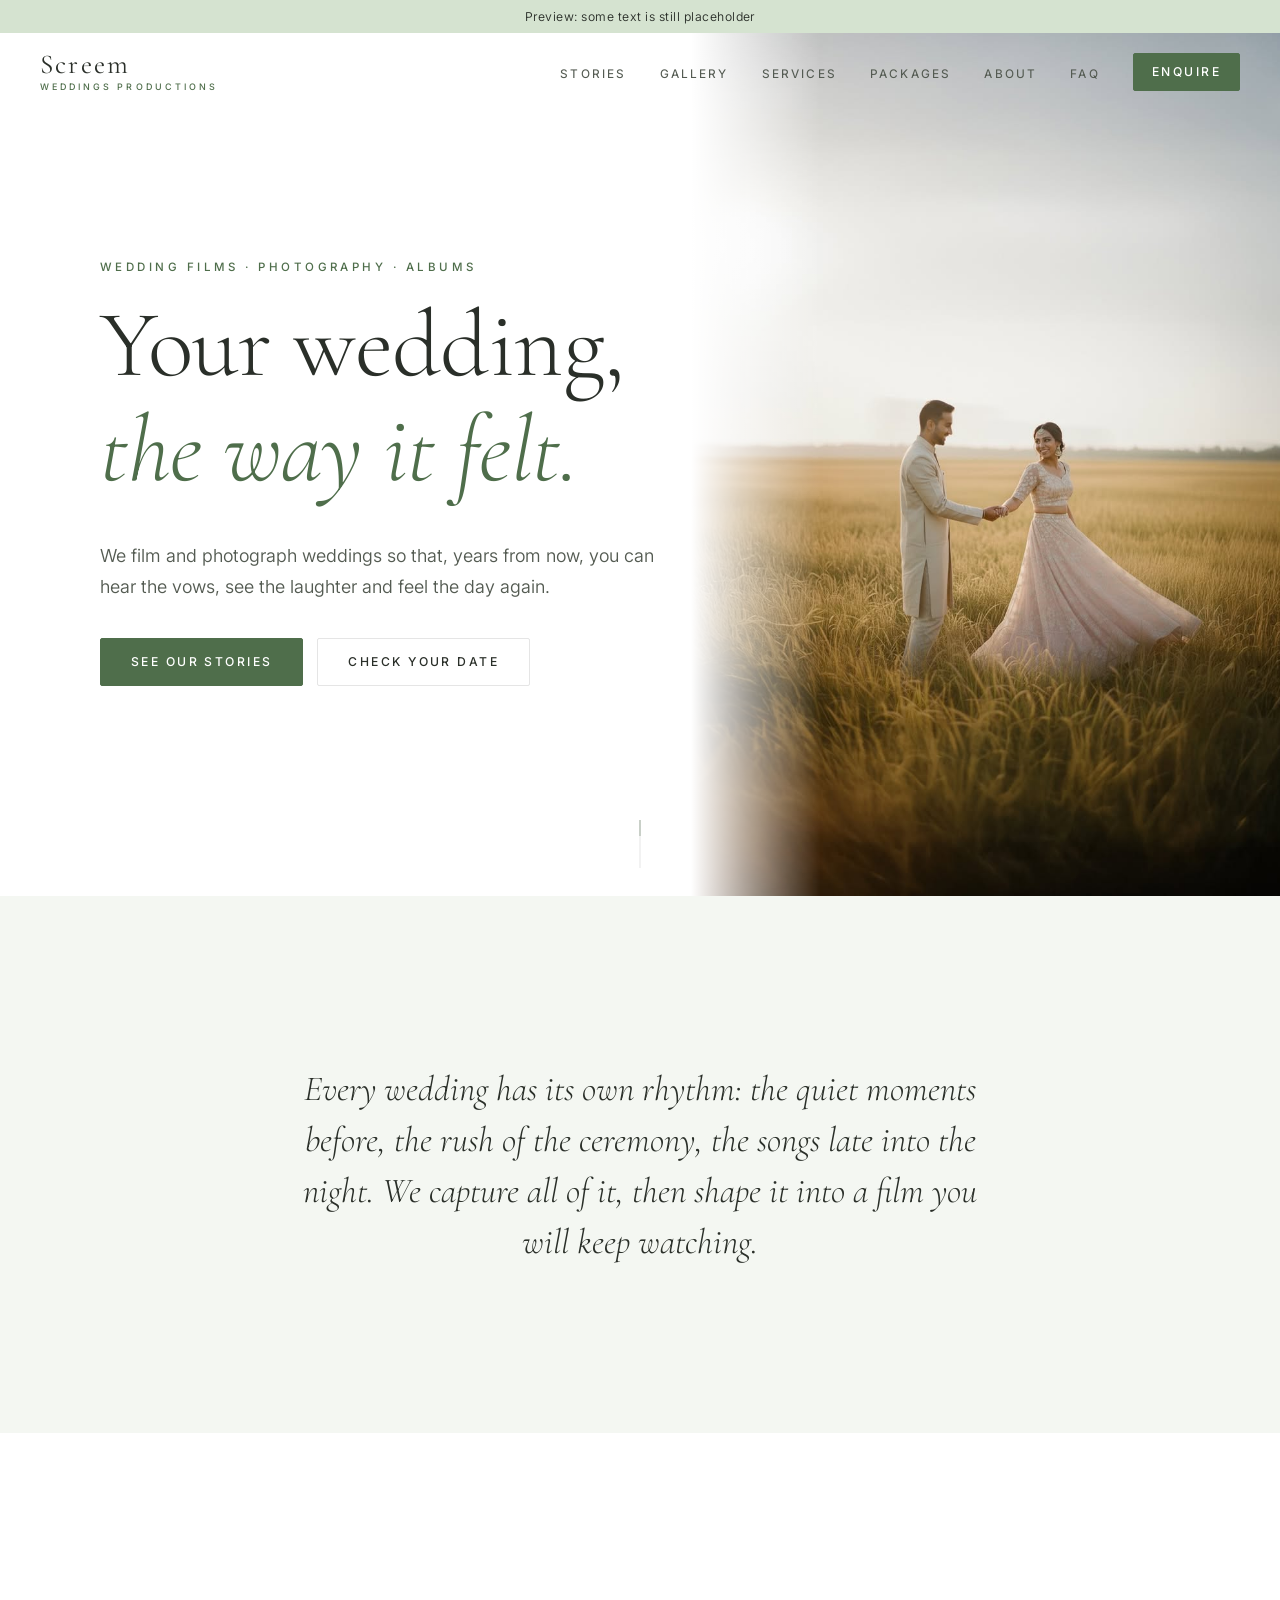
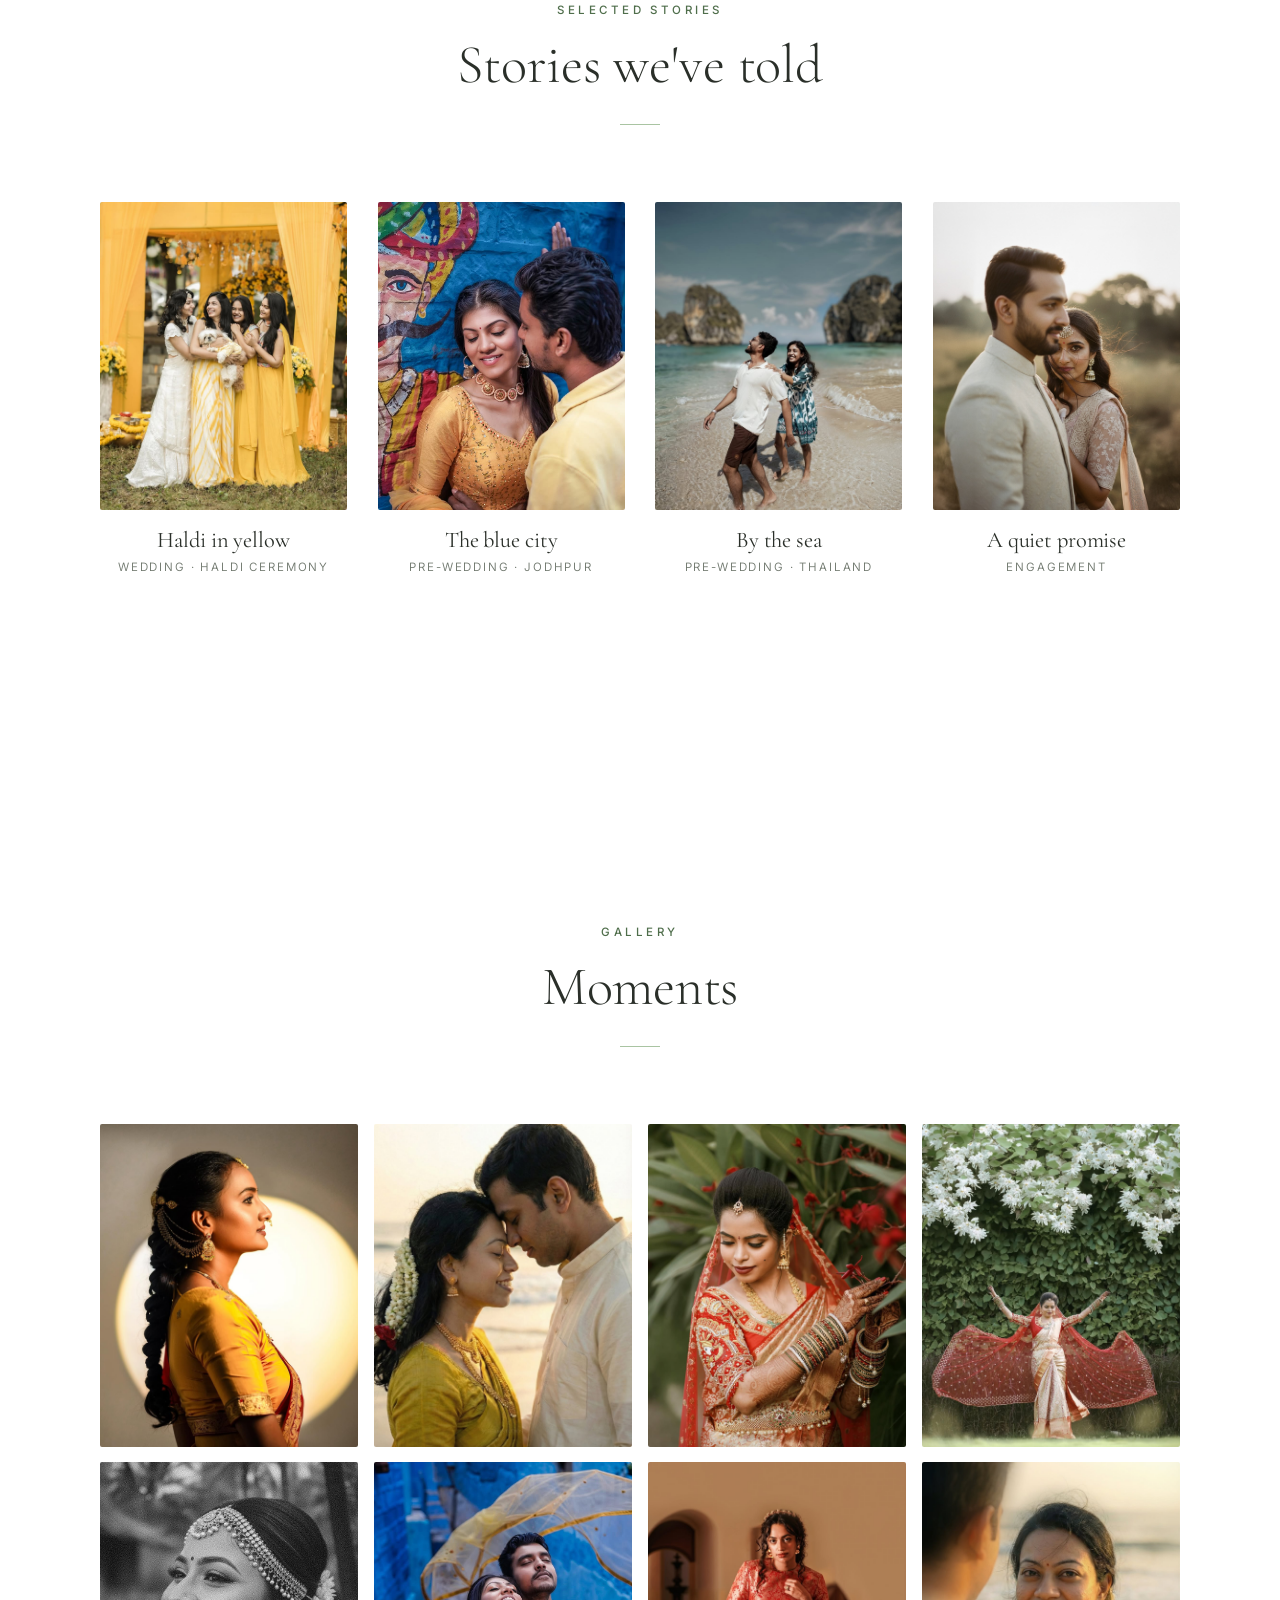
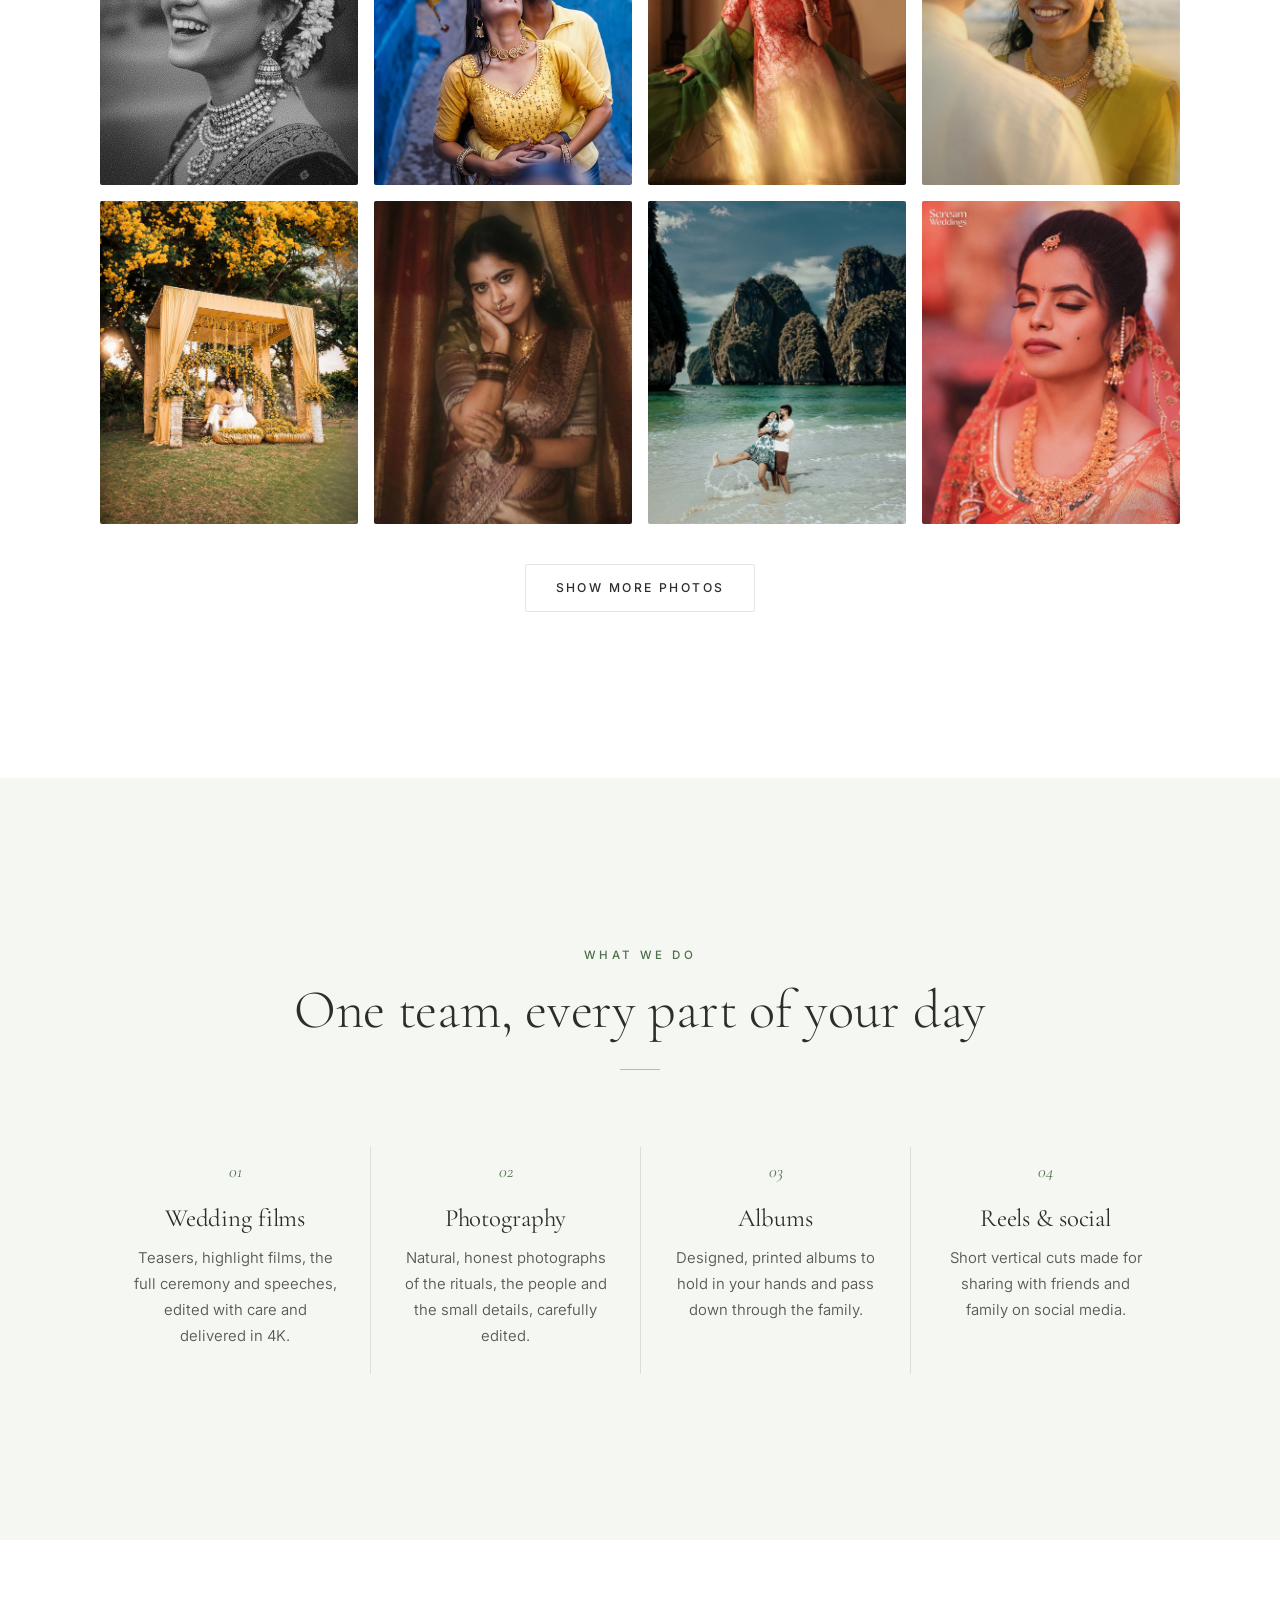
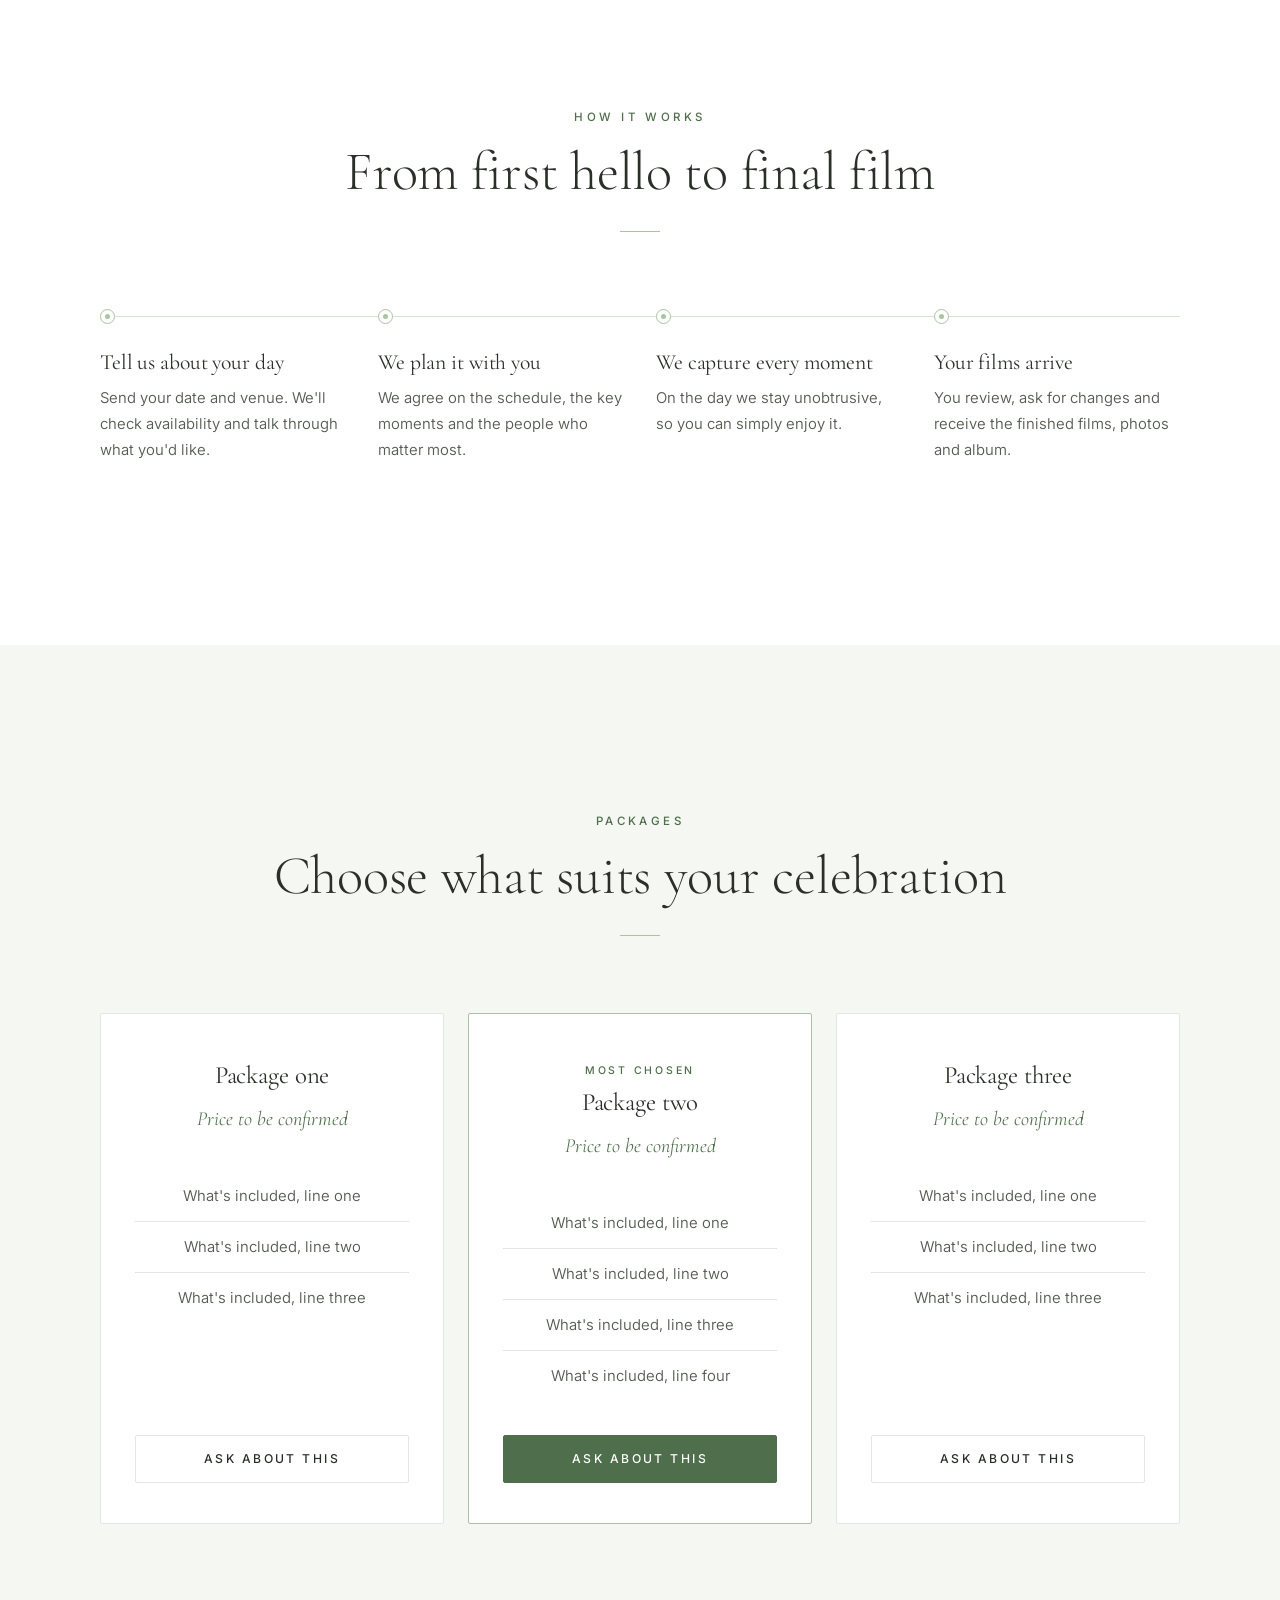
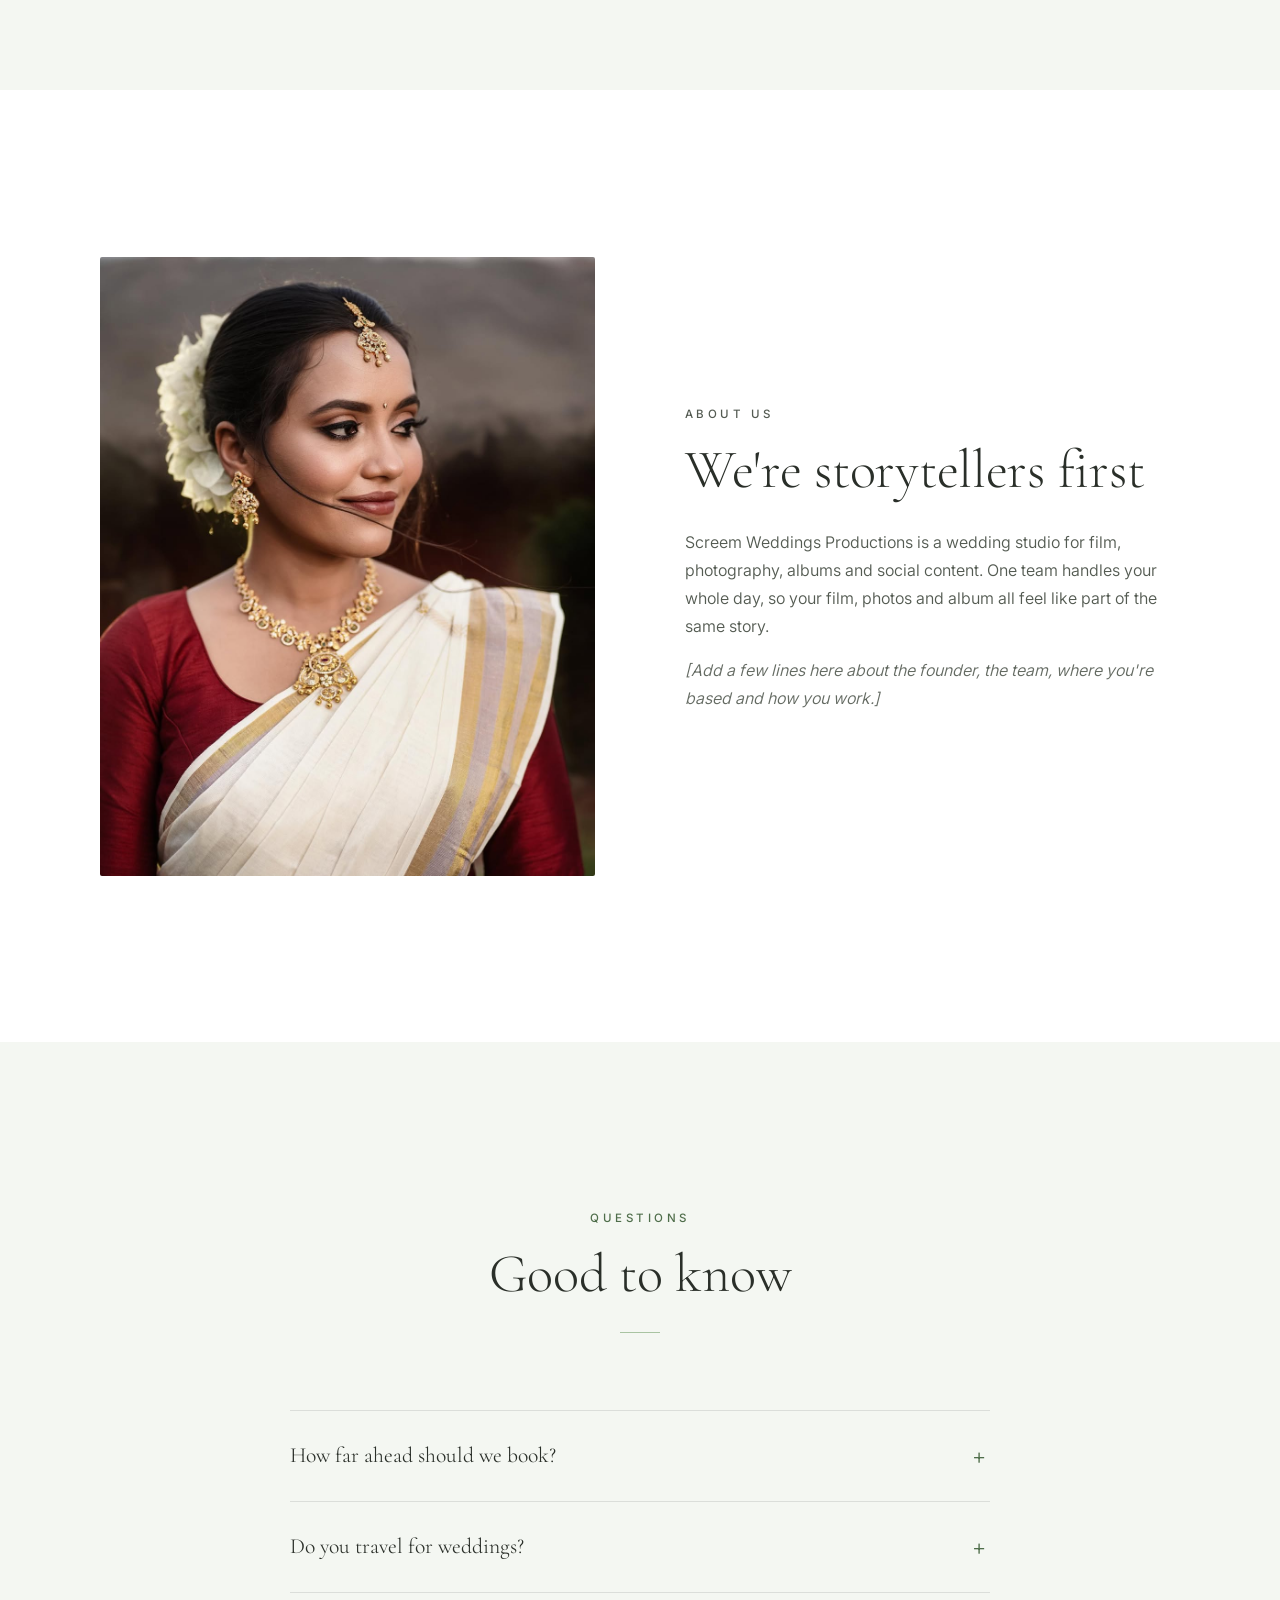
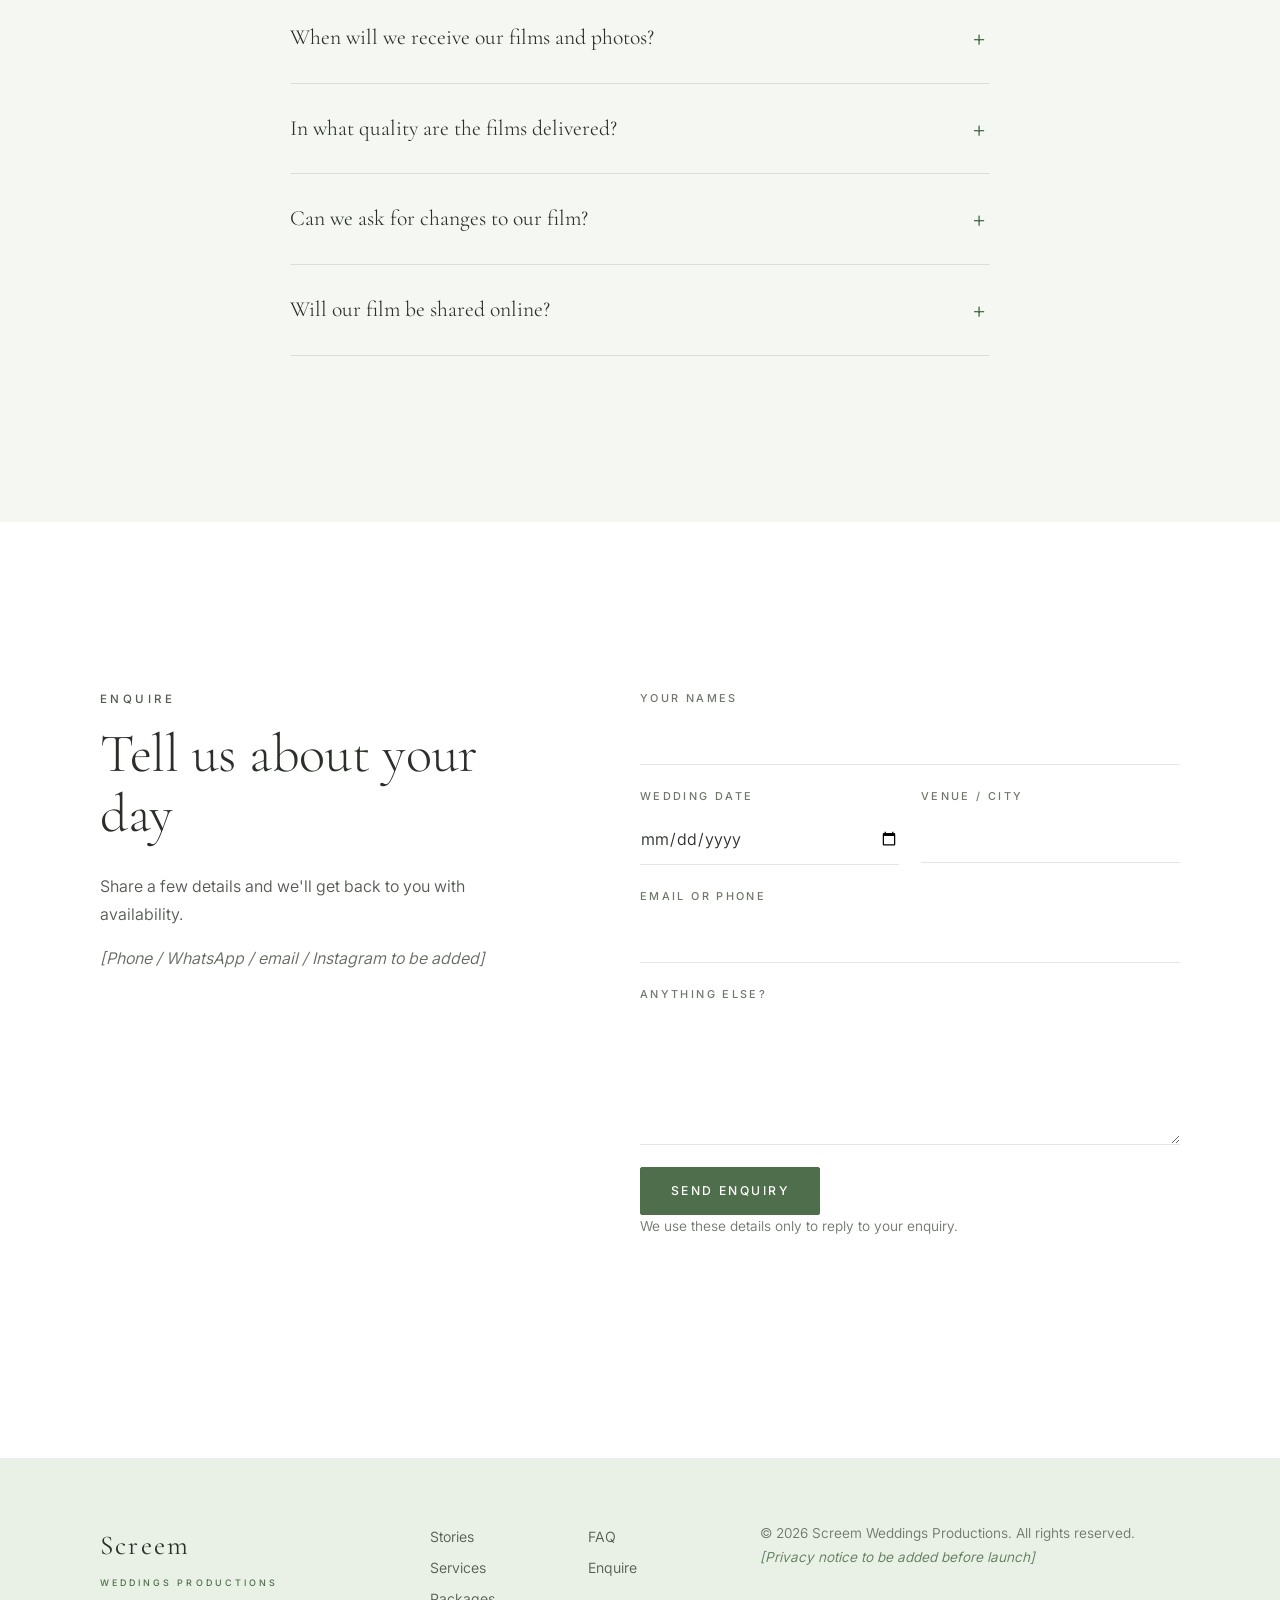
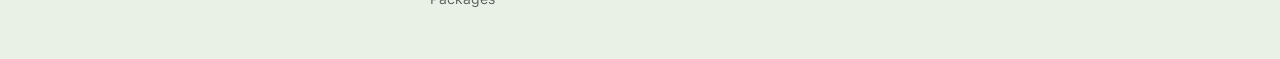
==== commit 3716d73c: "Connect enquiry form to Web3Forms (email) Spam trap field and a one-line privacy note under the form" ====
--- a/index.html
+++ b/index.html
@@ -12,7 +12,7 @@
   <meta name="theme-color" content="#ffffff">
   <link rel="icon" href="assets/favicon.svg" type="image/svg+xml">
   <link rel="preload" href="assets/fonts/CormorantGaramond.ttf" as="font" type="font/ttf" crossorigin>
-  <link rel="stylesheet" href="styles.css?v=3">
+  <link rel="stylesheet" href="styles.css?v=4">
 </head>
 <body>
   <div class="preview-banner" role="note">Preview: some text is still placeholder</div>
@@ -299,7 +299,9 @@
           </div>
           <div class="field"><label for="f-email">Email or phone</label><input id="f-email" name="contact" type="text" required></div>
           <div class="field"><label for="f-msg">Anything else?</label><textarea id="f-msg" name="message" rows="4"></textarea></div>
+          <input type="checkbox" name="botcheck" class="sr-only" tabindex="-1" autocomplete="off" aria-hidden="true">
           <button class="btn" type="submit">Send enquiry</button>
+          <p class="small form-privacy">We use these details only to reply to your enquiry.</p>
           <p class="form-status" role="status" aria-live="polite"></p>
         </form>
       </div>
@@ -325,6 +327,6 @@
     </div>
   </footer>
 
-  <script src="script.js?v=3"></script>
+  <script src="script.js?v=4"></script>
 </body>
 </html>
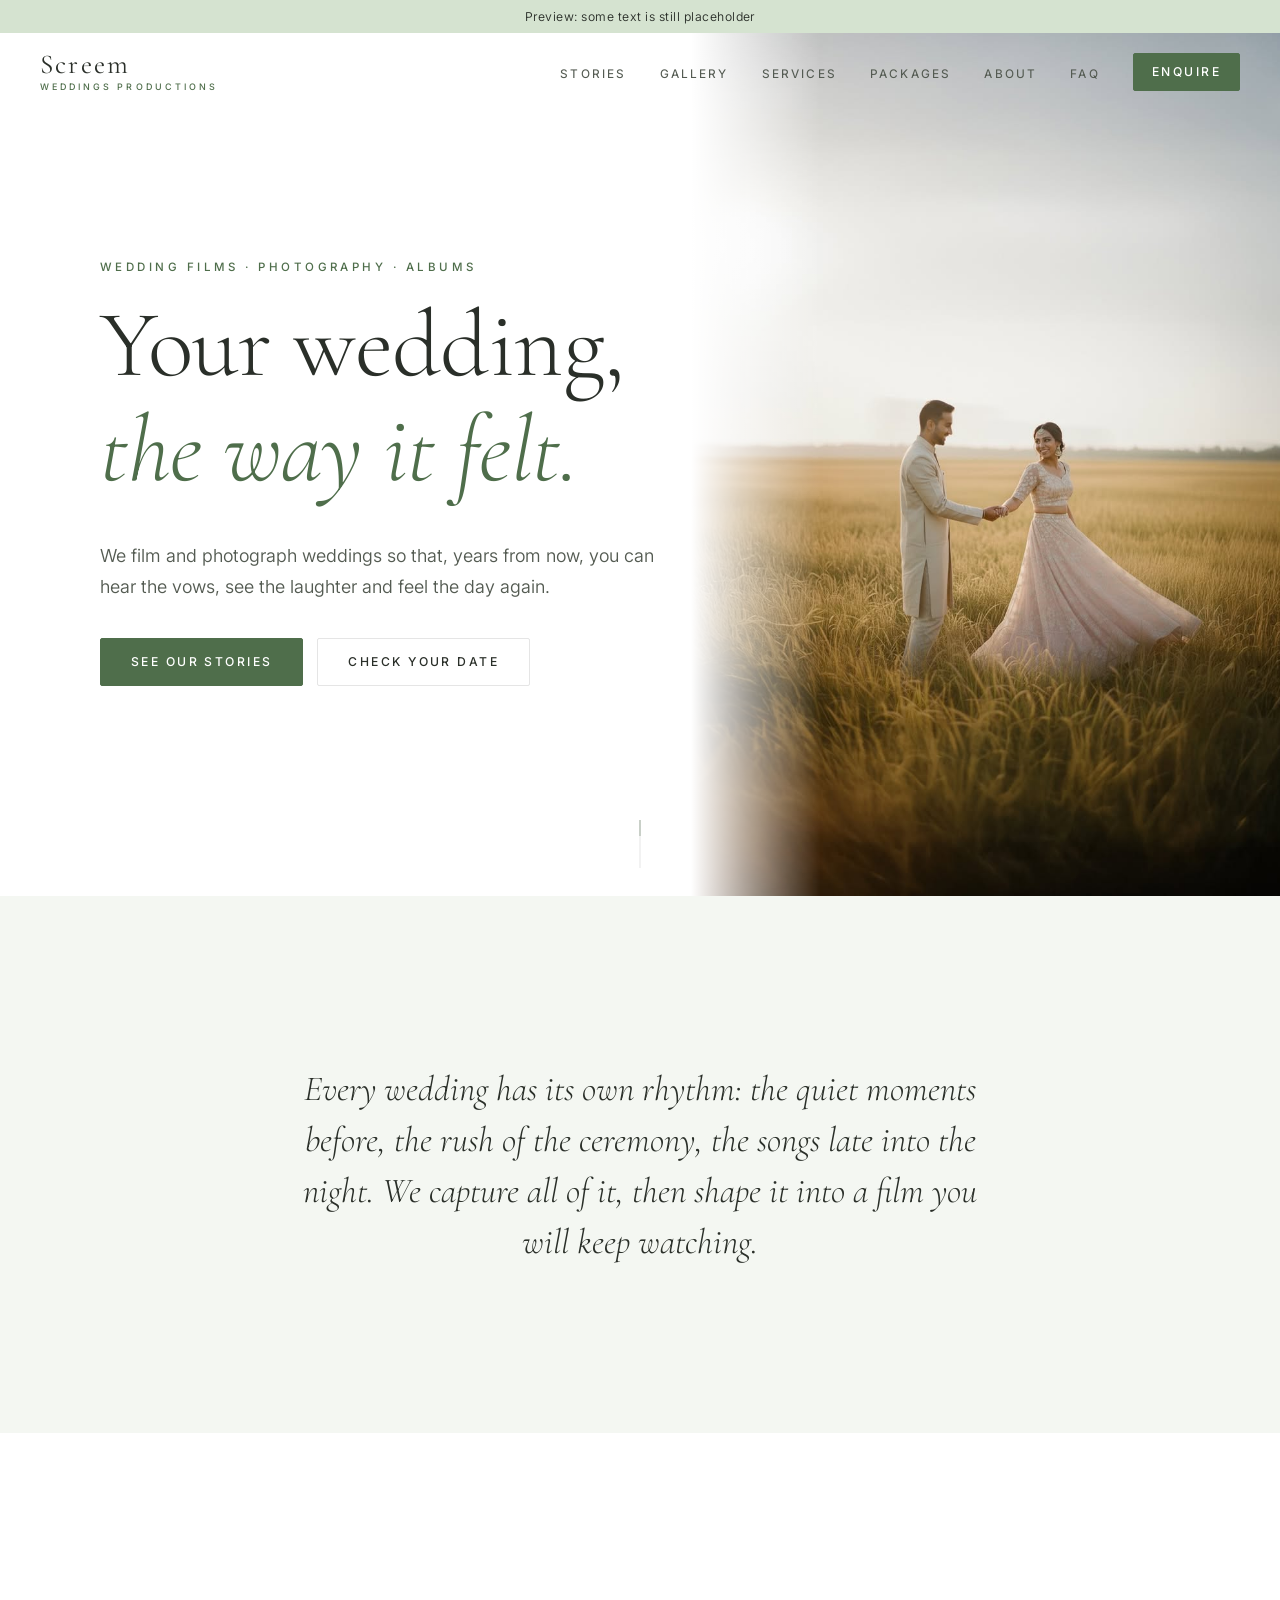
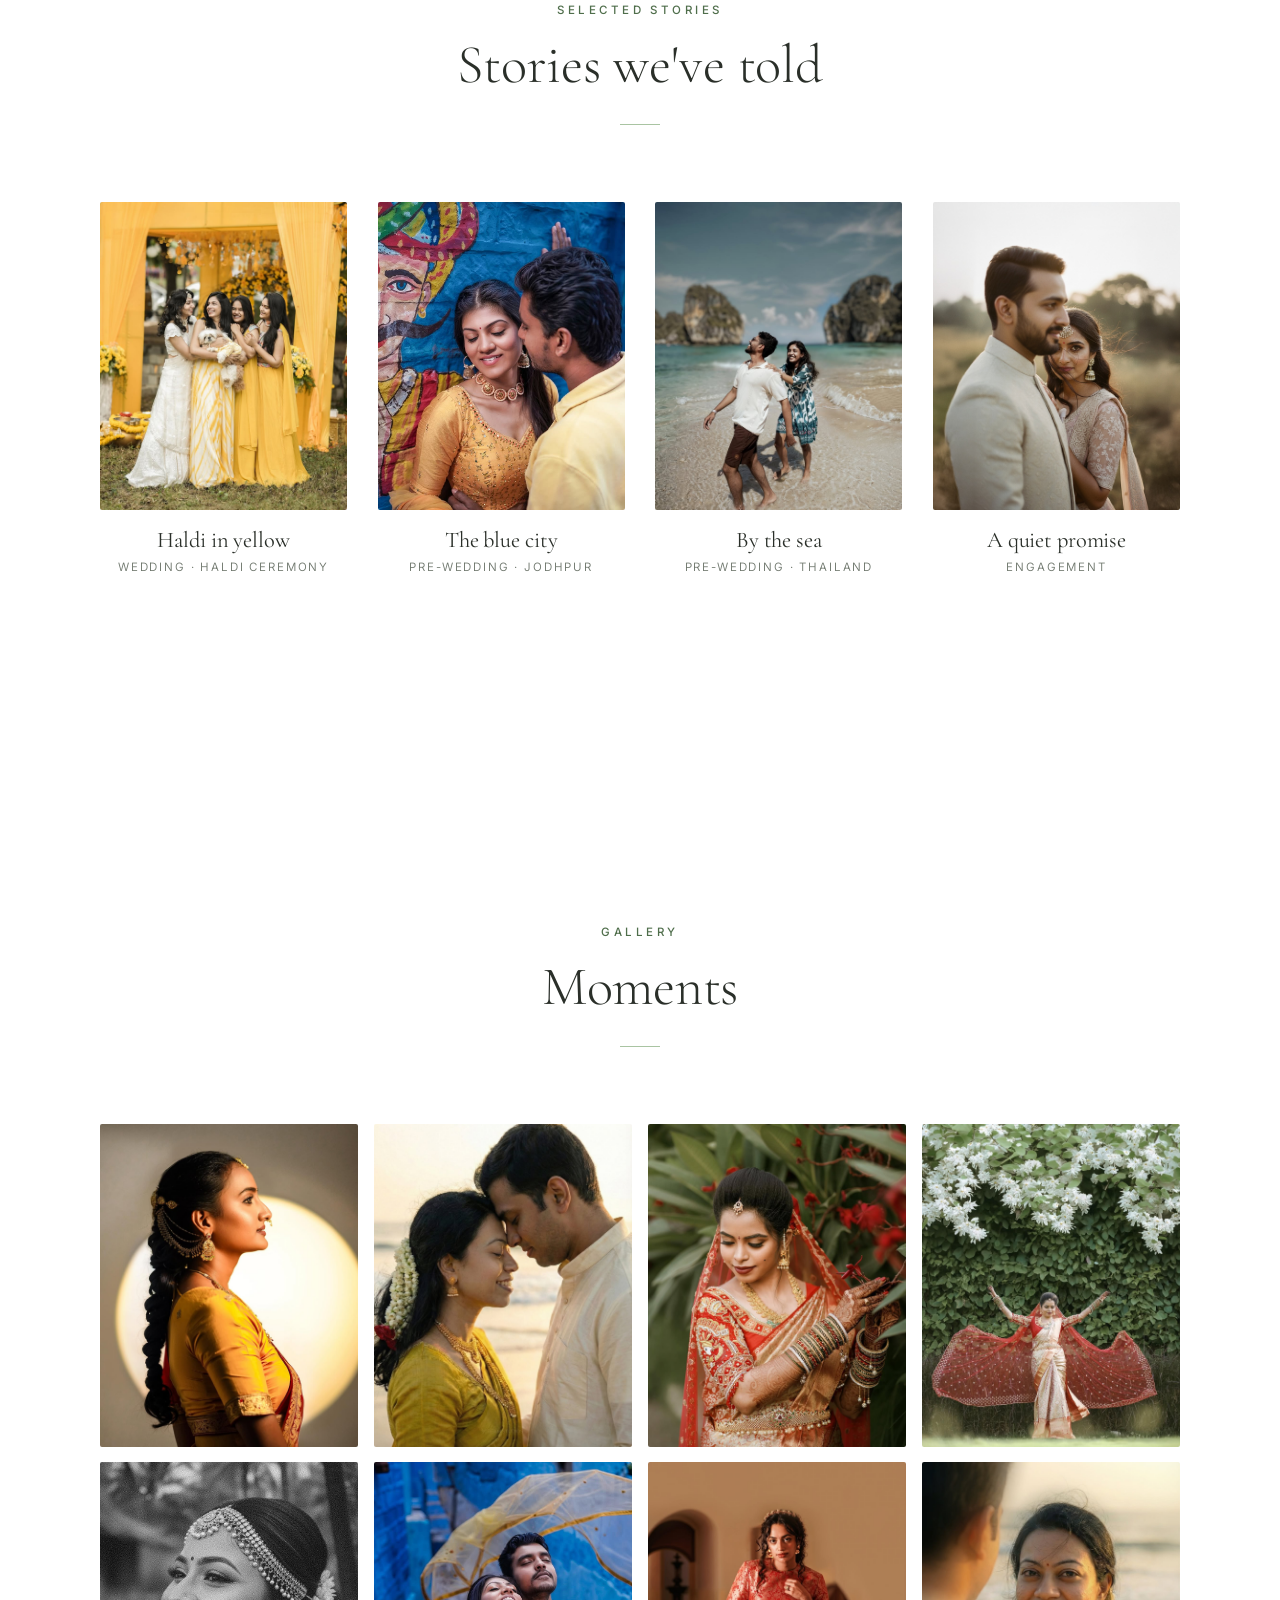
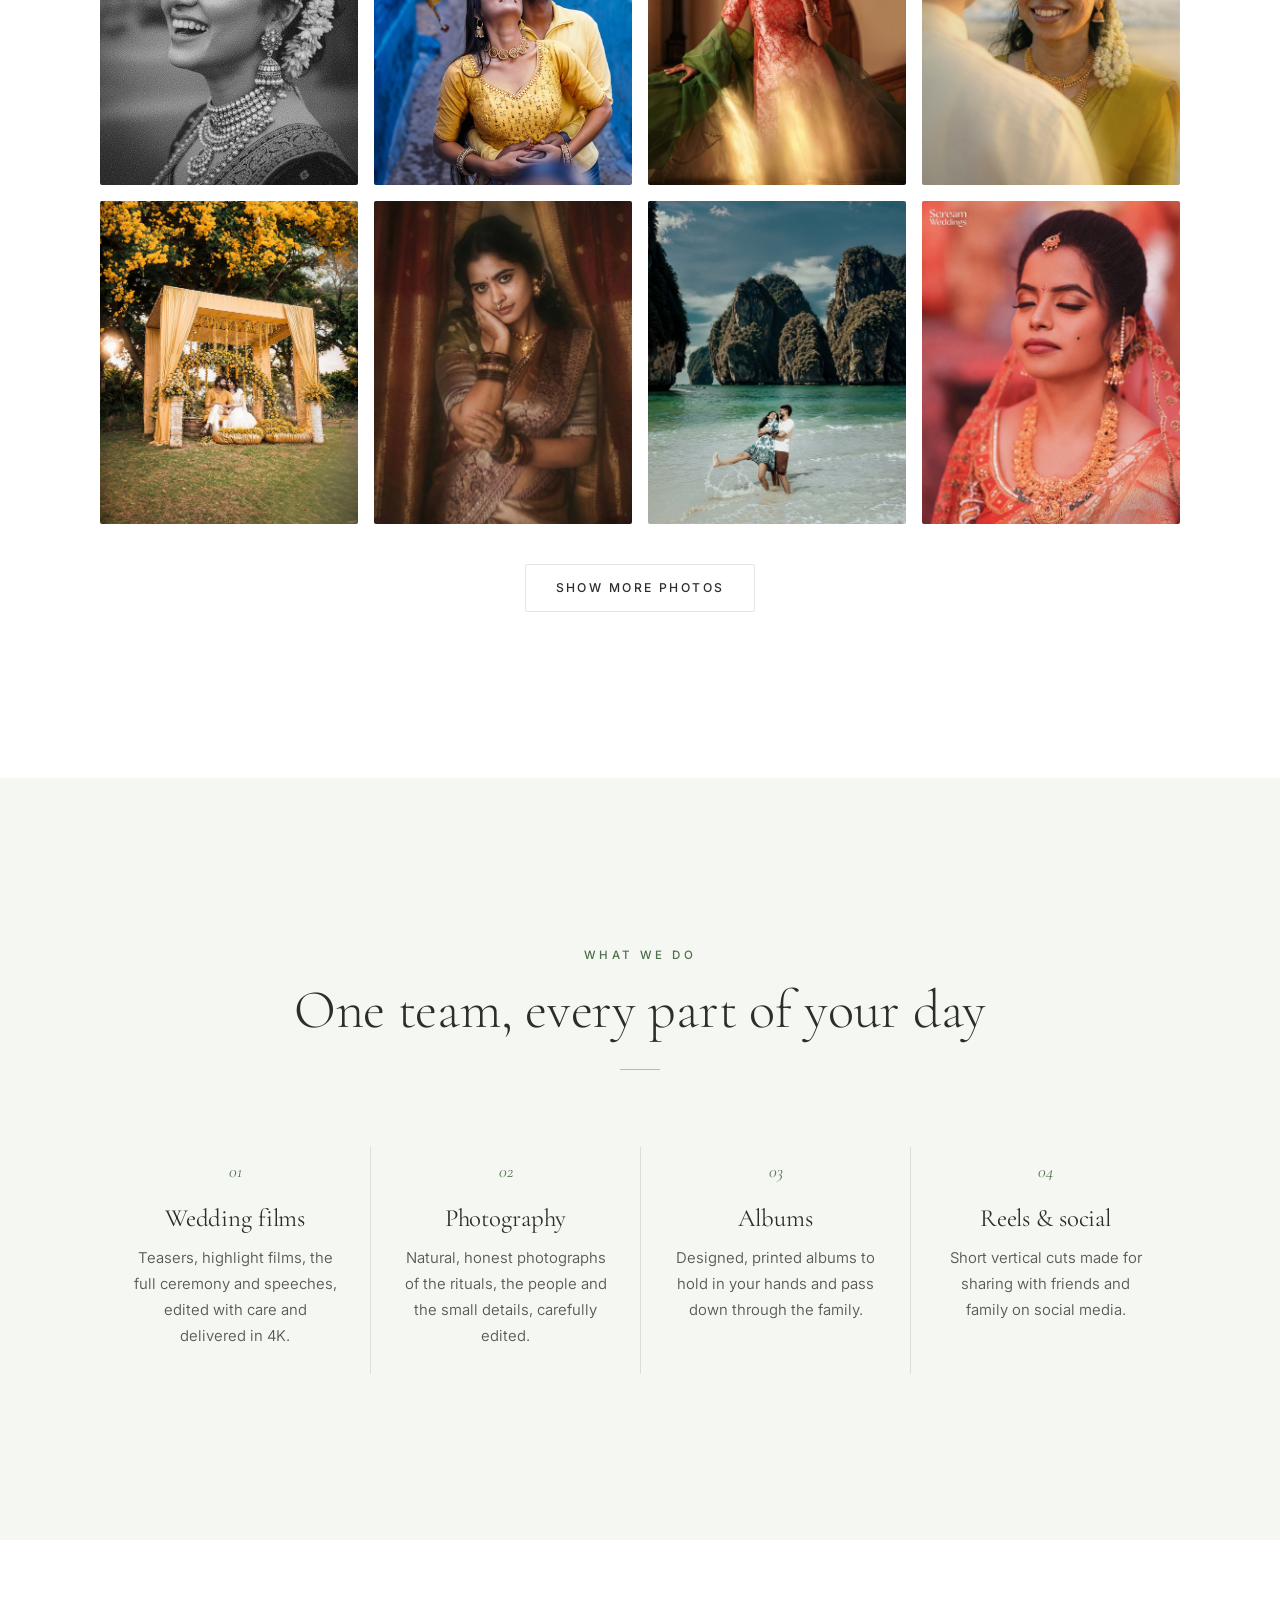
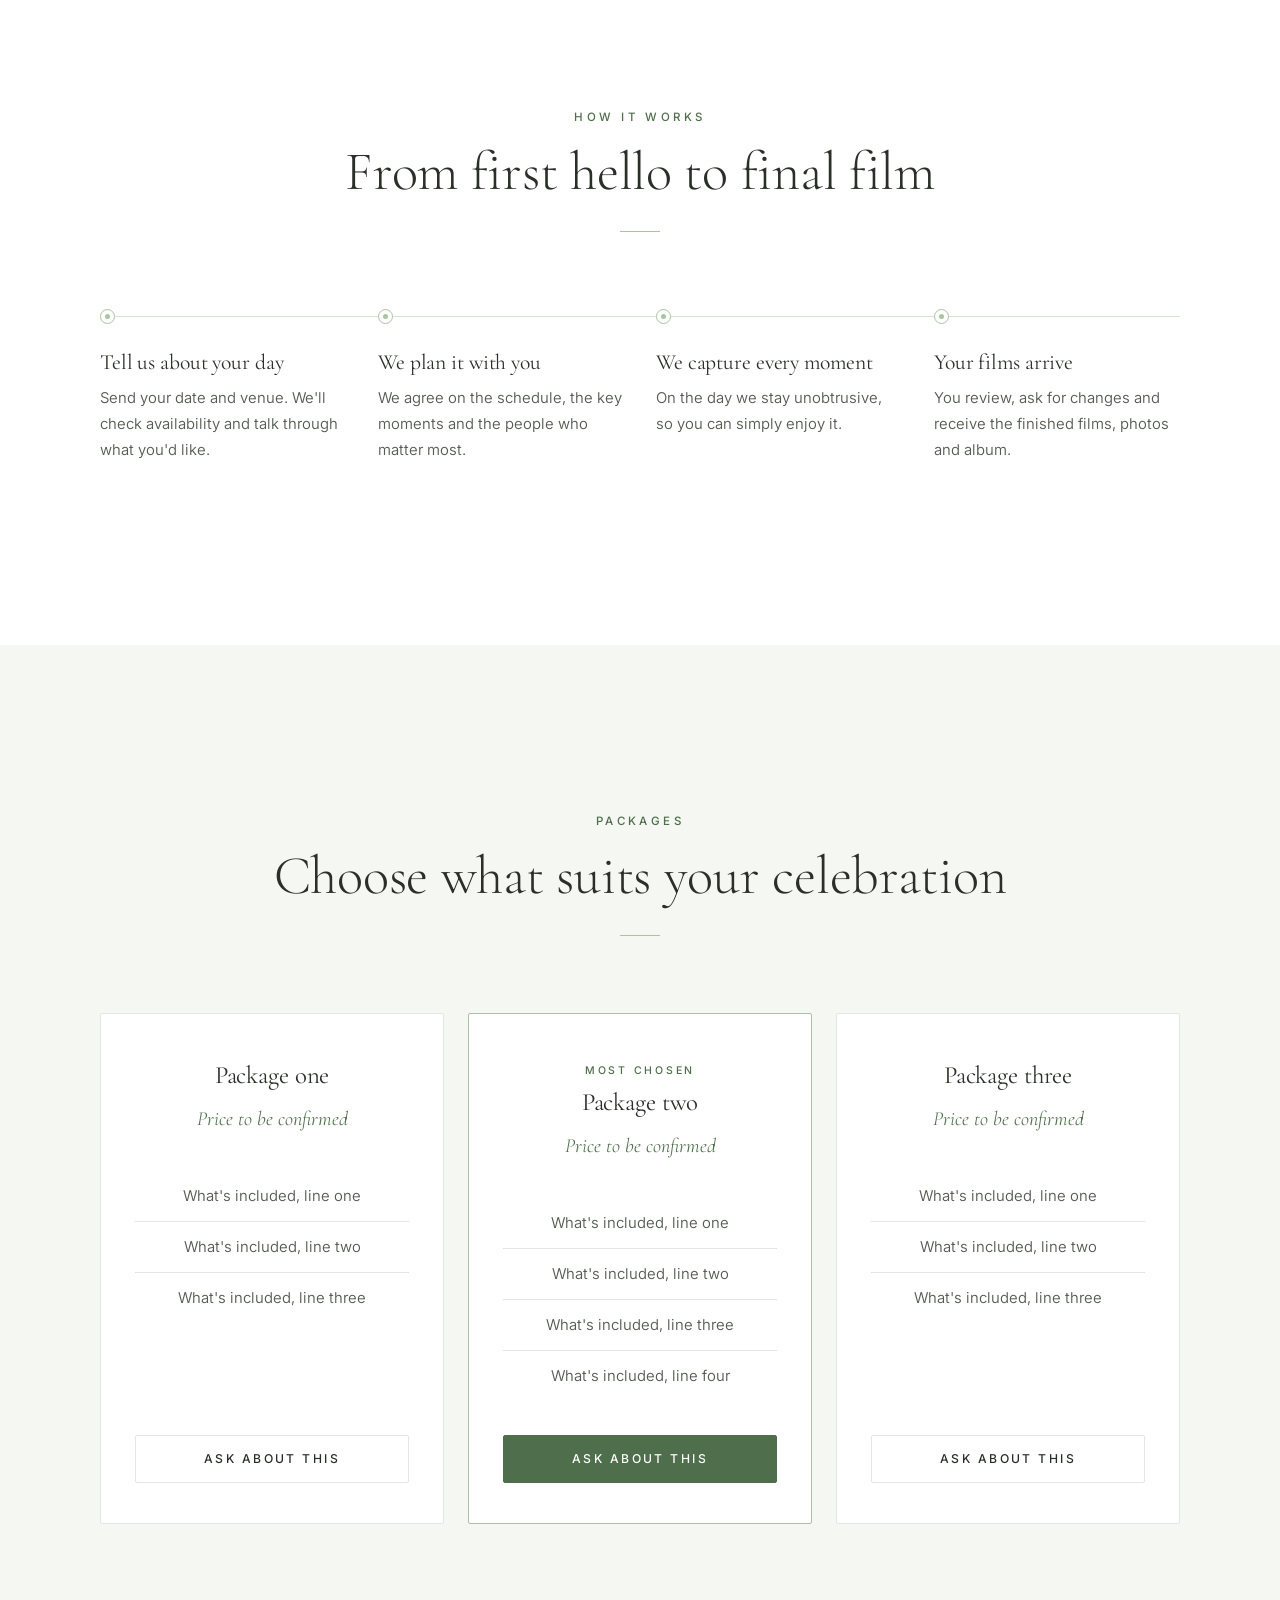
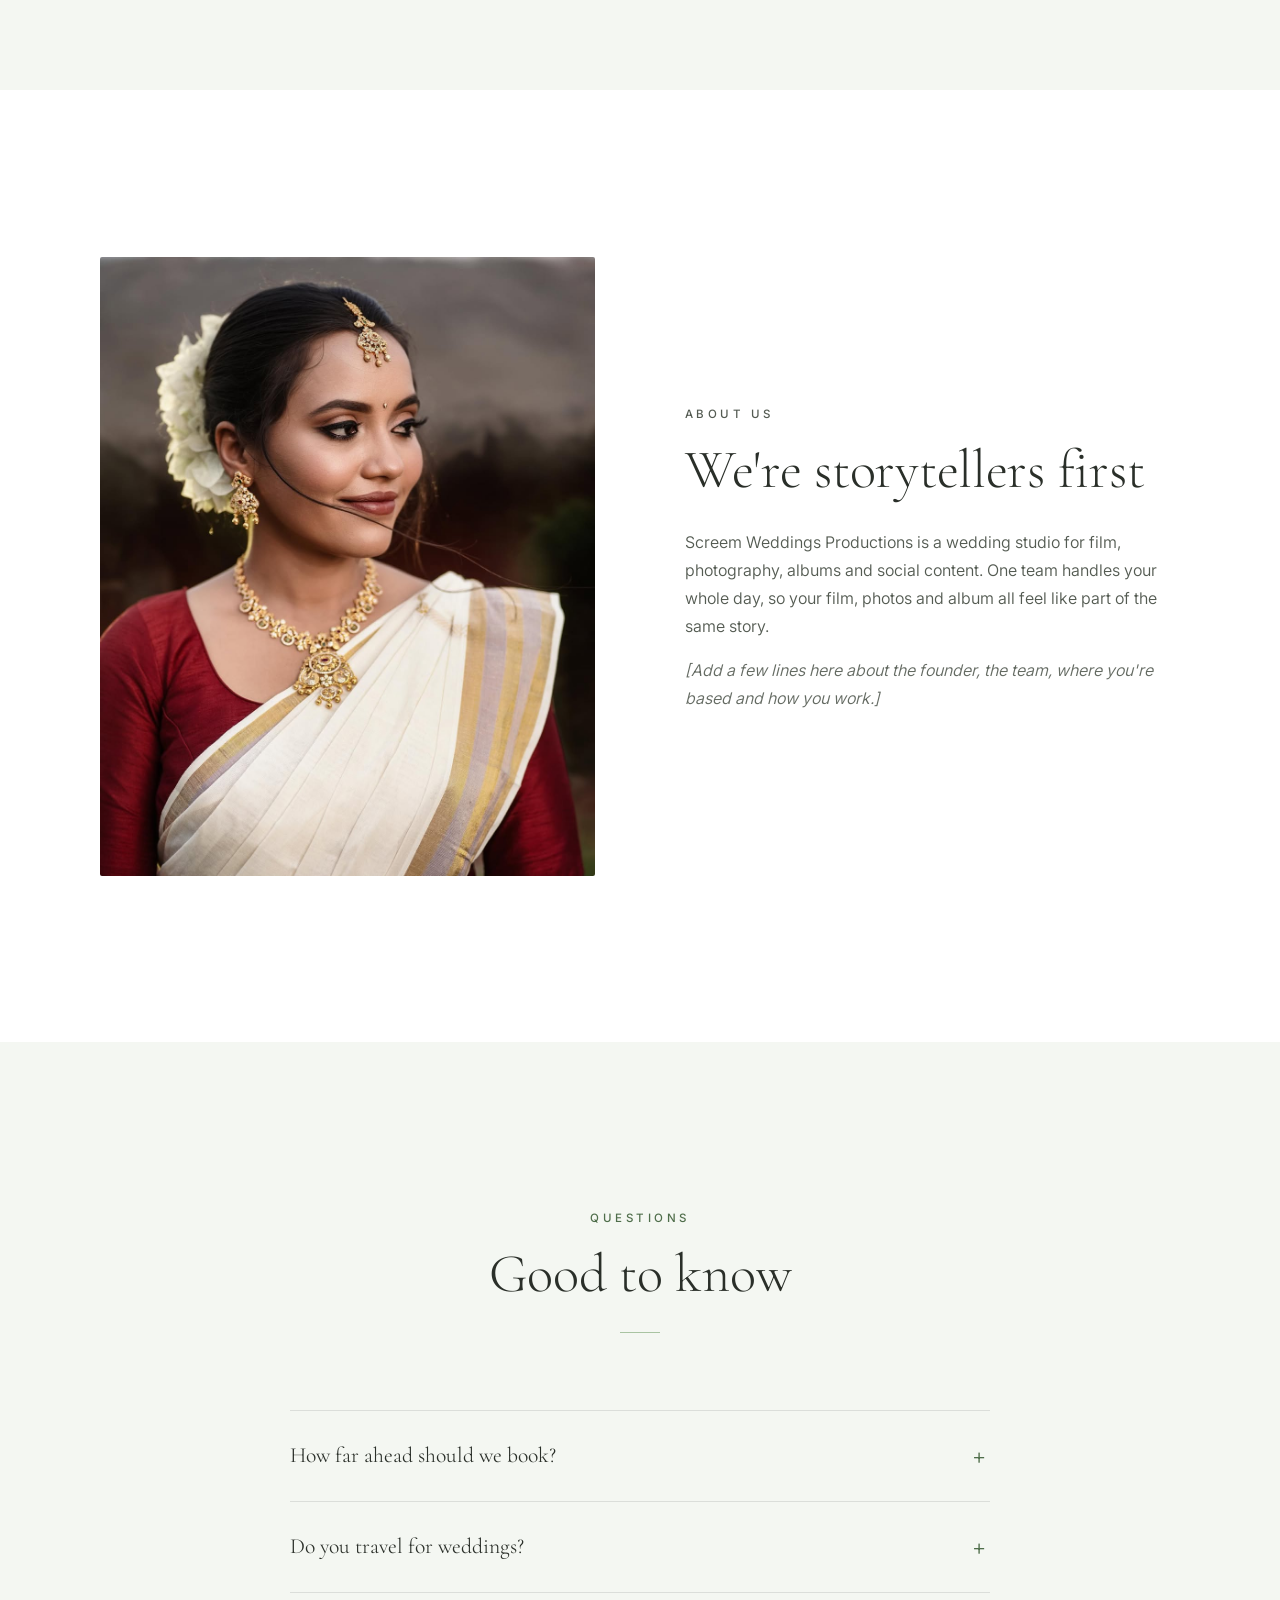
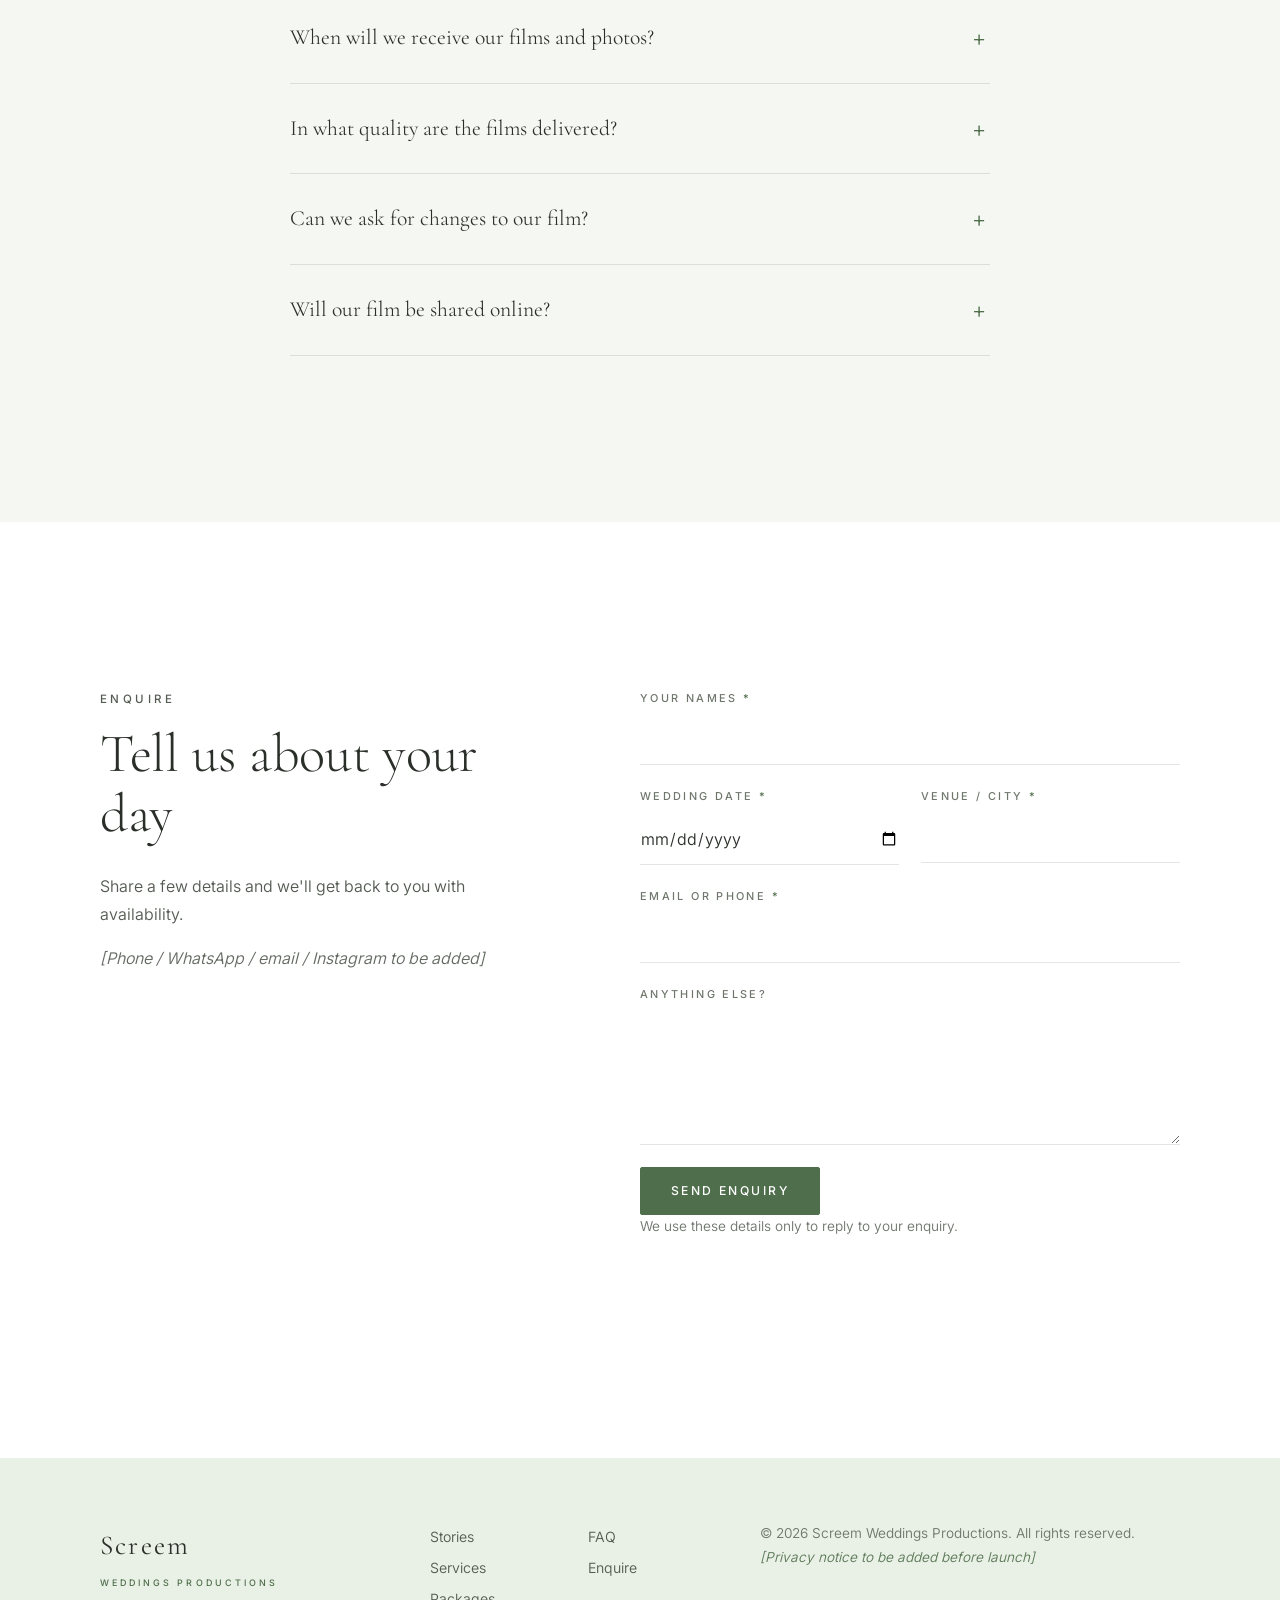
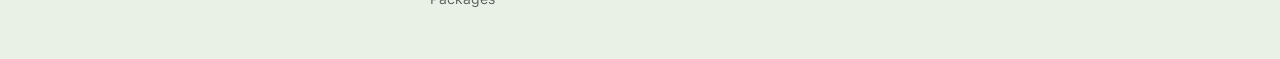
==== commit ed6c1b39: "Enquiry form: names, date, venue and contact are required Co-Authored-By: Claude Opus 5.5 <noreply@a" ====
--- a/index.html
+++ b/index.html
@@ -12,7 +12,7 @@
   <meta name="theme-color" content="#ffffff">
   <link rel="icon" href="assets/favicon.svg" type="image/svg+xml">
   <link rel="preload" href="assets/fonts/CormorantGaramond.ttf" as="font" type="font/ttf" crossorigin>
-  <link rel="stylesheet" href="styles.css?v=4">
+  <link rel="stylesheet" href="styles.css?v=5">
 </head>
 <body>
   <div class="preview-banner" role="note">Preview: some text is still placeholder</div>
@@ -292,12 +292,12 @@
           <p class="placeholder-text">[Phone / WhatsApp / email / Instagram to be added]</p>
         </div>
         <form class="contact-form reveal" name="enquiry" novalidate>
-          <div class="field"><label for="f-name">Your names</label><input id="f-name" name="name" type="text" autocomplete="name" required></div>
+          <div class="field"><label for="f-name">Your names <span class="req" aria-hidden="true">*</span></label><input id="f-name" name="name" type="text" autocomplete="name" required></div>
           <div class="field-row">
-            <div class="field"><label for="f-date">Wedding date</label><input id="f-date" name="date" type="date"></div>
-            <div class="field"><label for="f-venue">Venue / city</label><input id="f-venue" name="venue" type="text"></div>
+            <div class="field"><label for="f-date">Wedding date <span class="req" aria-hidden="true">*</span></label><input id="f-date" name="date" type="date" required></div>
+            <div class="field"><label for="f-venue">Venue / city <span class="req" aria-hidden="true">*</span></label><input id="f-venue" name="venue" type="text" required></div>
           </div>
-          <div class="field"><label for="f-email">Email or phone</label><input id="f-email" name="contact" type="text" required></div>
+          <div class="field"><label for="f-email">Email or phone <span class="req" aria-hidden="true">*</span></label><input id="f-email" name="contact" type="text" required></div>
           <div class="field"><label for="f-msg">Anything else?</label><textarea id="f-msg" name="message" rows="4"></textarea></div>
           <input type="checkbox" name="botcheck" class="sr-only" tabindex="-1" autocomplete="off" aria-hidden="true">
           <button class="btn" type="submit">Send enquiry</button>
@@ -327,6 +327,6 @@
     </div>
   </footer>
 
-  <script src="script.js?v=4"></script>
+  <script src="script.js?v=5"></script>
 </body>
 </html>
--- a/styles.css
+++ b/styles.css
@@ -265,3 +265,4 @@
 .gallery-grid figure.more { display: none; }
 .gallery-grid.expanded figure.more { display: block; }
 .gallery-more { text-align: center; margin: 40px 0 0; }
+.req { color: var(--green-deep); }
